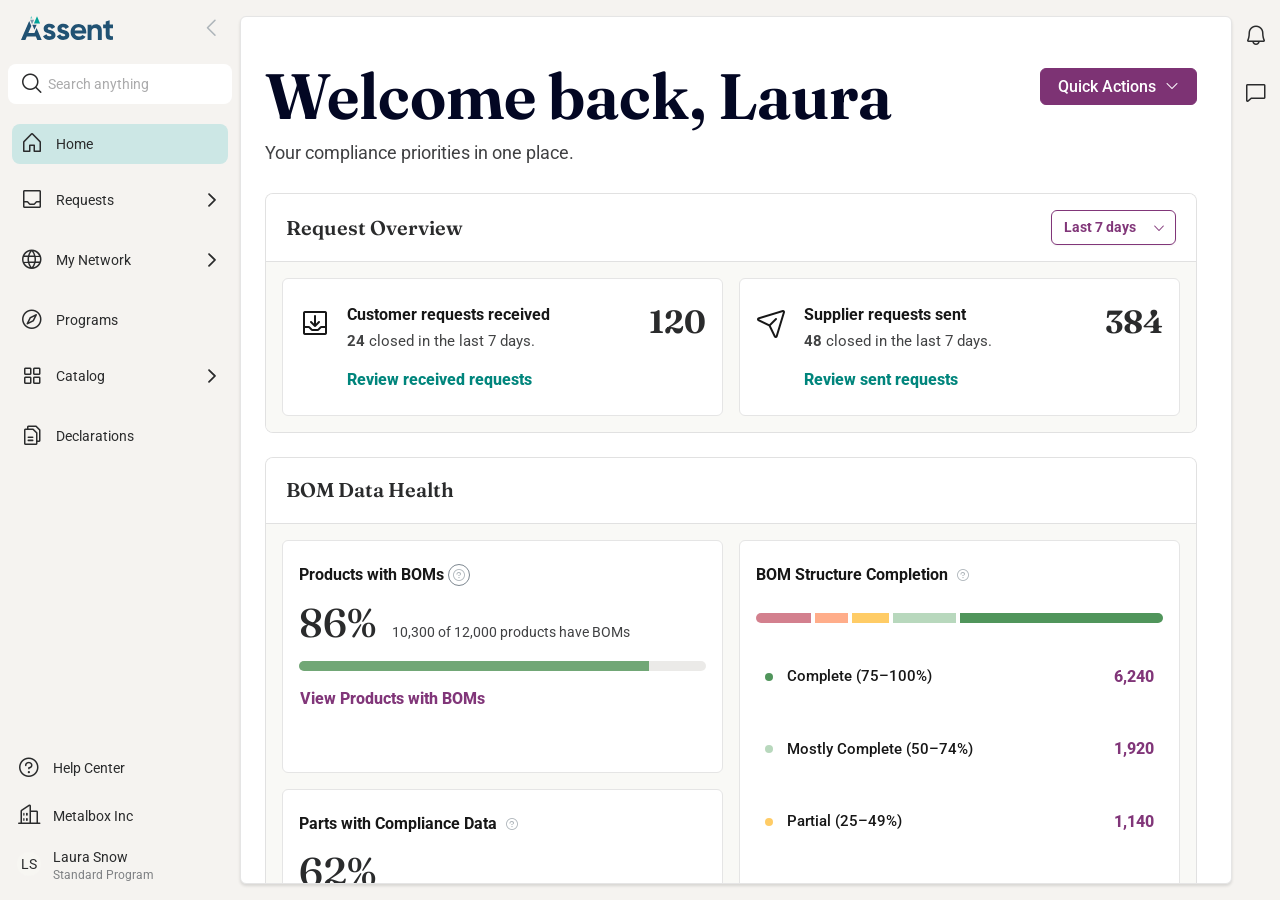
==== index.html @ ccfe90cf "Publish ASP-17002 FMD preview" ====
<!doctype html>
<html lang="en" data-beasties-container>
  <head>
    <meta charset="UTF-8">
    <meta name="viewport" content="width=device-width, initial-scale=1.0">
    <title>Assent</title>
    <link rel="icon" type="image/svg+xml" href="/assets/favicon.svg">
  <style>:root{--font-sans:Roboto, Inter, ui-sans-serif, system-ui, -apple-system, BlinkMacSystemFont, "Segoe UI", sans-serif;--font-display:"Fraunces", Georgia, "Times New Roman", serif;--assent-app-background:#f5f3f0;--assent-base-100:#ffffff;--assent-base-200:#f7f6f2;--mds-earth:#f7f6f2;--assent-base-300:#e8e9ea;--neutral-900:#171717;--assent-content:#2a2b2c;--assent-text-strong:#030723;--assent-muted:#7e8083;--assent-primary:#813679;--assent-primary-content:#ffffff;--assent-secondary:#215273;--assent-accent:#00857c;--assent-nav-active:#cce7e5;--assent-canvas-border:#e5e5e5;--assent-info:#0aa4c2;--assent-success:#50955b;--assent-warning:#ffaa00;--assent-error:#b52b42;--assent-font-size-body:.9375rem;--assent-font-size-meta:.8125rem;--assent-text-default:var(--assent-content);--assent-text-secondary:var(--assent-font-size-meta);--assent-link-color:var(--assent-primary);--assent-link-hover-color:var(--assent-primary);--assent-tab-border-color:var(--assent-canvas-border);--assent-tab-border-offset:-2px;--assent-tab-border-width:2px;--assent-tab-font-weight:500;--assent-tab-text:#737373;--assent-subtle-info-surface:color-mix(in oklab, var(--assent-info) 14%, var(--assent-base-100));--assent-subtle-info-text:var(--assent-content);--assent-icon-surface-neutral:color-mix(in oklab, var(--assent-base-300) 70%, var(--assent-base-100));--assent-icon-surface-assembly:var(--assent-base-200);--assent-icon-color-neutral:var(--assent-content);--assent-icon-color-assembly:var(--assent-content);--catalog-item-type-icon-surface:var(--mds-earth);--catalog-item-type-icon-color:var(--assent-accent);--catalog-table-item-type-icon-size:36px;--catalog-table-item-type-icon-glyph-size:1.2rem;--catalog-drawer-item-type-icon-size:1.8rem;--catalog-drawer-item-type-icon-glyph-size:1.2rem;--catalog-page-item-type-icon-size:2.75rem;--catalog-page-item-type-icon-glyph-size:1.55rem;--catalog-detail-drawer-width:33.75rem;--catalog-ag-grid-min-height:34rem;--catalog-items-table-min-width:78rem;--home-dashboard-panel-padding:1rem;--home-dashboard-card-padding:1.5rem 1rem;--home-dashboard-card-gap:1rem;--home-dashboard-card-min-height:8.5rem;--home-dashboard-progress-height:.625rem;--home-coverage-range-complete:#50955b;--home-coverage-range-mostly:#b8d8bd;--home-coverage-range-partial:#ffcc66;--home-coverage-range-minimal:#ffad8a;--home-coverage-range-empty:#d3808e;--assent-radius:8px;--assent-field-radius:6px;--assent-card-shadow:0 1px 2px rgba(29, 37, 45, .05);--assent-card-shadow-hover:0 2px 6px color-mix(in oklab, var(--assent-content) 7%, transparent);--assent-shadow:0 18px 48px rgba(29, 37, 45, .12);--assent-border:color-mix(in oklab, var(--assent-content) 14%, transparent);--assent-scrollbar-track:color-mix(in oklab, var(--assent-base-200) 72%, transparent);--assent-scrollbar-thumb:color-mix(in oklab, var(--assent-secondary) 44%, var(--assent-base-300));--assent-scrollbar-thumb-hover:color-mix(in oklab, var(--assent-accent) 62%, var(--assent-secondary));--assent-scrollbar-thumb-active:var(--assent-primary);--motion-instant:80ms;--motion-fast:.12s;--motion-base:.18s;--motion-calm:.26s;--motion-overlay:.32s;--ease-out-calm:cubic-bezier(.2, 0, 0, 1);--ease-in-out-calm:cubic-bezier(.4, 0, .2, 1);--app-sidebar-width:240px;--app-sidebar-collapsed-width:56px;--app-context-width:360px;--app-utility-rail-width:48px;--app-z-wizard-modal:1200}*{box-sizing:border-box}html,body{height:100%;overflow:hidden}html{scroll-behavior:smooth}body{margin:0;background:var(--assent-app-background);color:var(--assent-content);font-family:var(--font-sans);font-size:16px;line-height:1.5;min-width:0;overscroll-behavior:none}app-root{display:block;height:100%;min-width:0;overflow:hidden}*{scrollbar-color:var(--assent-scrollbar-thumb) var(--assent-scrollbar-track);scrollbar-width:thin}*::-webkit-scrollbar{height:12px;width:12px}*::-webkit-scrollbar-track{background:linear-gradient(var(--assent-scrollbar-track),var(--assent-scrollbar-track)) center / 2px 100% no-repeat}*::-webkit-scrollbar-track:horizontal{background:linear-gradient(var(--assent-scrollbar-track),var(--assent-scrollbar-track)) center / 100% 2px no-repeat}*::-webkit-scrollbar-thumb{background:var(--assent-scrollbar-thumb);background-clip:content-box;border:3px solid transparent;border-radius:999px;min-height:48px;min-width:48px}*::-webkit-scrollbar-thumb:hover{background:var(--assent-scrollbar-thumb-hover);background-clip:content-box}*::-webkit-scrollbar-thumb:active{background:var(--assent-scrollbar-thumb-active);background-clip:content-box}*::-webkit-scrollbar-corner{background:transparent}@media(forced-colors:active){*{scrollbar-color:auto}}@media(prefers-reduced-motion:reduce){*,*:before,*:after{animation-duration:1ms!important;animation-iteration-count:1!important;scroll-behavior:auto!important;transition-duration:1ms!important}}@media(max-width:720px){:root{--app-sidebar-collapsed-width:0px}}</style><link rel="stylesheet" href="styles-GDNDAQT3.css" media="print" onload="this.media='all'"><noscript><link rel="stylesheet" href="styles-GDNDAQT3.css"></noscript><link rel="preload" href="https://fonts.googleapis.com/css2?family=Fraunces:ital,opsz,wght@0,9..144,400..600;1,9..144,500..600&family=Roboto:wght@400;500;700&display=swap" as="style"></head>
  <body>
    <app-root></app-root>
  <link rel="modulepreload" href="chunk-HOEHTMM6.js"><link rel="modulepreload" href="chunk-HOJS6BUB.js"><link rel="modulepreload" href="chunk-344OAHYU.js"><link rel="modulepreload" href="chunk-TONMB3AN.js"><link rel="modulepreload" href="chunk-3QWETDIO.js"><link rel="modulepreload" href="chunk-RSE7U6OT.js"><link rel="modulepreload" href="chunk-VOJYZRV2.js"><link rel="modulepreload" href="chunk-2REPIO6N.js"><link rel="modulepreload" href="chunk-MNCIN6UP.js"><link rel="modulepreload" href="chunk-UYSWLBQD.js"><script src="polyfills-5CFQRCPP.js" type="module"></script><script src="main-H7AUIHNP.js" type="module"></script></body>
</html>
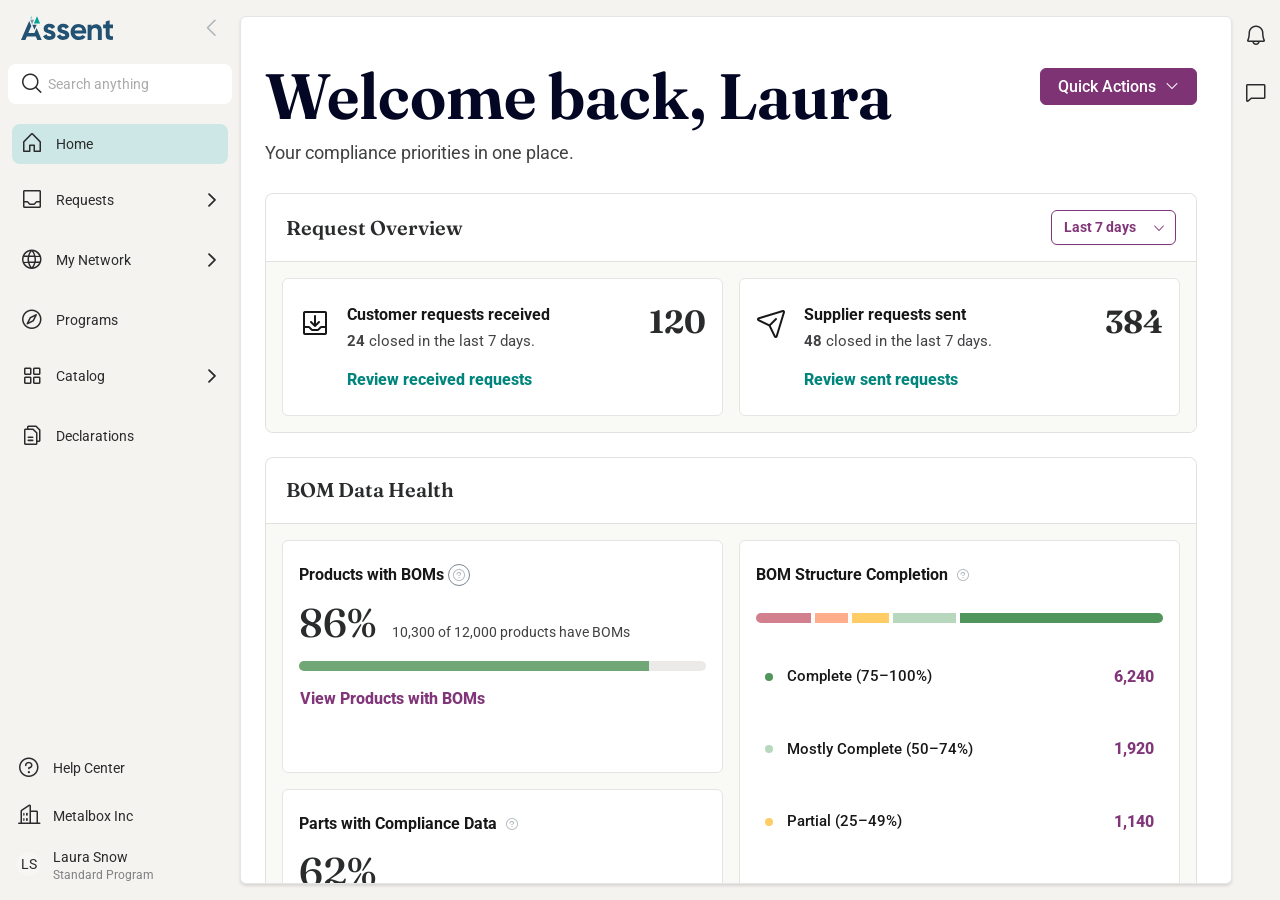
==== commit 2bb93850: "Enhance FMD action dialogs" ====
--- a/index.html
+++ b/index.html
@@ -8,5 +8,5 @@
   <style>:root{--font-sans:Roboto, Inter, ui-sans-serif, system-ui, -apple-system, BlinkMacSystemFont, "Segoe UI", sans-serif;--font-display:"Fraunces", Georgia, "Times New Roman", serif;--assent-app-background:#f5f3f0;--assent-base-100:#ffffff;--assent-base-200:#f7f6f2;--mds-earth:#f7f6f2;--assent-base-300:#e8e9ea;--neutral-900:#171717;--assent-content:#2a2b2c;--assent-text-strong:#030723;--assent-muted:#7e8083;--assent-primary:#813679;--assent-primary-content:#ffffff;--assent-secondary:#215273;--assent-accent:#00857c;--assent-nav-active:#cce7e5;--assent-canvas-border:#e5e5e5;--assent-info:#0aa4c2;--assent-success:#50955b;--assent-warning:#ffaa00;--assent-error:#b52b42;--assent-font-size-body:.9375rem;--assent-font-size-meta:.8125rem;--assent-text-default:var(--assent-content);--assent-text-secondary:var(--assent-font-size-meta);--assent-link-color:var(--assent-primary);--assent-link-hover-color:var(--assent-primary);--assent-tab-border-color:var(--assent-canvas-border);--assent-tab-border-offset:-2px;--assent-tab-border-width:2px;--assent-tab-font-weight:500;--assent-tab-text:#737373;--assent-subtle-info-surface:color-mix(in oklab, var(--assent-info) 14%, var(--assent-base-100));--assent-subtle-info-text:var(--assent-content);--assent-icon-surface-neutral:color-mix(in oklab, var(--assent-base-300) 70%, var(--assent-base-100));--assent-icon-surface-assembly:var(--assent-base-200);--assent-icon-color-neutral:var(--assent-content);--assent-icon-color-assembly:var(--assent-content);--catalog-item-type-icon-surface:var(--mds-earth);--catalog-item-type-icon-color:var(--assent-accent);--catalog-table-item-type-icon-size:36px;--catalog-table-item-type-icon-glyph-size:1.2rem;--catalog-drawer-item-type-icon-size:1.8rem;--catalog-drawer-item-type-icon-glyph-size:1.2rem;--catalog-page-item-type-icon-size:2.75rem;--catalog-page-item-type-icon-glyph-size:1.55rem;--catalog-detail-drawer-width:33.75rem;--catalog-ag-grid-min-height:34rem;--catalog-items-table-min-width:78rem;--home-dashboard-panel-padding:1rem;--home-dashboard-card-padding:1.5rem 1rem;--home-dashboard-card-gap:1rem;--home-dashboard-card-min-height:8.5rem;--home-dashboard-progress-height:.625rem;--home-coverage-range-complete:#50955b;--home-coverage-range-mostly:#b8d8bd;--home-coverage-range-partial:#ffcc66;--home-coverage-range-minimal:#ffad8a;--home-coverage-range-empty:#d3808e;--assent-radius:8px;--assent-field-radius:6px;--assent-card-shadow:0 1px 2px rgba(29, 37, 45, .05);--assent-card-shadow-hover:0 2px 6px color-mix(in oklab, var(--assent-content) 7%, transparent);--assent-shadow:0 18px 48px rgba(29, 37, 45, .12);--assent-border:color-mix(in oklab, var(--assent-content) 14%, transparent);--assent-scrollbar-track:color-mix(in oklab, var(--assent-base-200) 72%, transparent);--assent-scrollbar-thumb:color-mix(in oklab, var(--assent-secondary) 44%, var(--assent-base-300));--assent-scrollbar-thumb-hover:color-mix(in oklab, var(--assent-accent) 62%, var(--assent-secondary));--assent-scrollbar-thumb-active:var(--assent-primary);--motion-instant:80ms;--motion-fast:.12s;--motion-base:.18s;--motion-calm:.26s;--motion-overlay:.32s;--ease-out-calm:cubic-bezier(.2, 0, 0, 1);--ease-in-out-calm:cubic-bezier(.4, 0, .2, 1);--app-sidebar-width:240px;--app-sidebar-collapsed-width:56px;--app-context-width:360px;--app-utility-rail-width:48px;--app-z-wizard-modal:1200}*{box-sizing:border-box}html,body{height:100%;overflow:hidden}html{scroll-behavior:smooth}body{margin:0;background:var(--assent-app-background);color:var(--assent-content);font-family:var(--font-sans);font-size:16px;line-height:1.5;min-width:0;overscroll-behavior:none}app-root{display:block;height:100%;min-width:0;overflow:hidden}*{scrollbar-color:var(--assent-scrollbar-thumb) var(--assent-scrollbar-track);scrollbar-width:thin}*::-webkit-scrollbar{height:12px;width:12px}*::-webkit-scrollbar-track{background:linear-gradient(var(--assent-scrollbar-track),var(--assent-scrollbar-track)) center / 2px 100% no-repeat}*::-webkit-scrollbar-track:horizontal{background:linear-gradient(var(--assent-scrollbar-track),var(--assent-scrollbar-track)) center / 100% 2px no-repeat}*::-webkit-scrollbar-thumb{background:var(--assent-scrollbar-thumb);background-clip:content-box;border:3px solid transparent;border-radius:999px;min-height:48px;min-width:48px}*::-webkit-scrollbar-thumb:hover{background:var(--assent-scrollbar-thumb-hover);background-clip:content-box}*::-webkit-scrollbar-thumb:active{background:var(--assent-scrollbar-thumb-active);background-clip:content-box}*::-webkit-scrollbar-corner{background:transparent}@media(forced-colors:active){*{scrollbar-color:auto}}@media(prefers-reduced-motion:reduce){*,*:before,*:after{animation-duration:1ms!important;animation-iteration-count:1!important;scroll-behavior:auto!important;transition-duration:1ms!important}}@media(max-width:720px){:root{--app-sidebar-collapsed-width:0px}}</style><link rel="stylesheet" href="styles-GDNDAQT3.css" media="print" onload="this.media='all'"><noscript><link rel="stylesheet" href="styles-GDNDAQT3.css"></noscript><link rel="preload" href="https://fonts.googleapis.com/css2?family=Fraunces:ital,opsz,wght@0,9..144,400..600;1,9..144,500..600&family=Roboto:wght@400;500;700&display=swap" as="style"></head>
   <body>
     <app-root></app-root>
-  <link rel="modulepreload" href="chunk-HOEHTMM6.js"><link rel="modulepreload" href="chunk-HOJS6BUB.js"><link rel="modulepreload" href="chunk-344OAHYU.js"><link rel="modulepreload" href="chunk-TONMB3AN.js"><link rel="modulepreload" href="chunk-3QWETDIO.js"><link rel="modulepreload" href="chunk-RSE7U6OT.js"><link rel="modulepreload" href="chunk-VOJYZRV2.js"><link rel="modulepreload" href="chunk-2REPIO6N.js"><link rel="modulepreload" href="chunk-MNCIN6UP.js"><link rel="modulepreload" href="chunk-UYSWLBQD.js"><script src="polyfills-5CFQRCPP.js" type="module"></script><script src="main-H7AUIHNP.js" type="module"></script></body>
+  <link rel="modulepreload" href="chunk-HOEHTMM6.js"><link rel="modulepreload" href="chunk-HOJS6BUB.js"><link rel="modulepreload" href="chunk-344OAHYU.js"><link rel="modulepreload" href="chunk-TONMB3AN.js"><link rel="modulepreload" href="chunk-3QWETDIO.js"><link rel="modulepreload" href="chunk-RSE7U6OT.js"><link rel="modulepreload" href="chunk-VOJYZRV2.js"><link rel="modulepreload" href="chunk-2REPIO6N.js"><link rel="modulepreload" href="chunk-MNCIN6UP.js"><link rel="modulepreload" href="chunk-UYSWLBQD.js"><script src="polyfills-5CFQRCPP.js" type="module"></script><script src="main-G7LZFVW4.js" type="module"></script></body>
 </html>
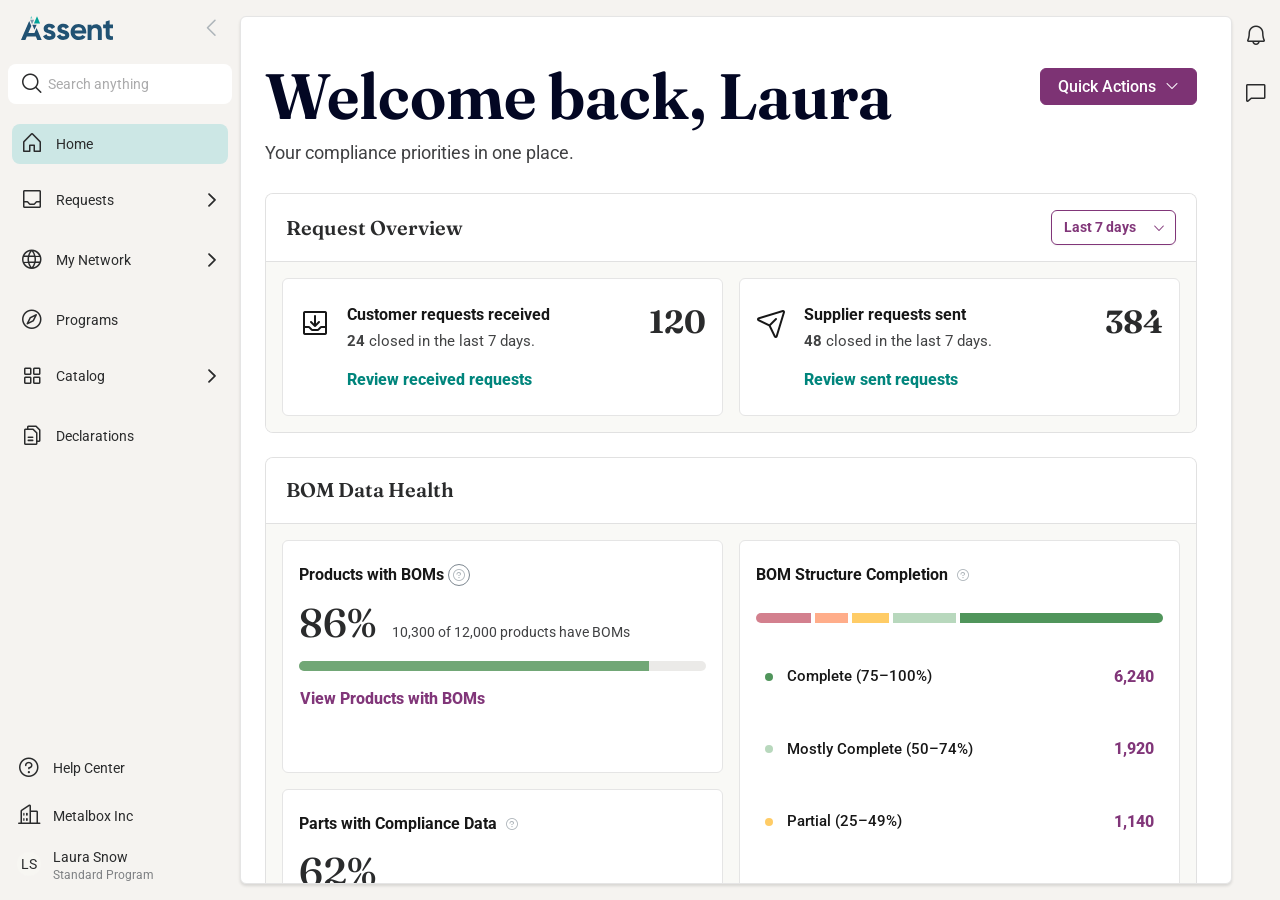
==== commit 58c31b25: "Deploy FMD details page preview" ====
--- a/index.html
+++ b/index.html
@@ -5,8 +5,8 @@
     <meta name="viewport" content="width=device-width, initial-scale=1.0">
     <title>Assent</title>
     <link rel="icon" type="image/svg+xml" href="/assets/favicon.svg">
-  <style>:root{--font-sans:Roboto, Inter, ui-sans-serif, system-ui, -apple-system, BlinkMacSystemFont, "Segoe UI", sans-serif;--font-display:"Fraunces", Georgia, "Times New Roman", serif;--assent-app-background:#f5f3f0;--assent-base-100:#ffffff;--assent-base-200:#f7f6f2;--mds-earth:#f7f6f2;--assent-base-300:#e8e9ea;--neutral-900:#171717;--assent-content:#2a2b2c;--assent-text-strong:#030723;--assent-muted:#7e8083;--assent-primary:#813679;--assent-primary-content:#ffffff;--assent-secondary:#215273;--assent-accent:#00857c;--assent-nav-active:#cce7e5;--assent-canvas-border:#e5e5e5;--assent-info:#0aa4c2;--assent-success:#50955b;--assent-warning:#ffaa00;--assent-error:#b52b42;--assent-font-size-body:.9375rem;--assent-font-size-meta:.8125rem;--assent-text-default:var(--assent-content);--assent-text-secondary:var(--assent-font-size-meta);--assent-link-color:var(--assent-primary);--assent-link-hover-color:var(--assent-primary);--assent-tab-border-color:var(--assent-canvas-border);--assent-tab-border-offset:-2px;--assent-tab-border-width:2px;--assent-tab-font-weight:500;--assent-tab-text:#737373;--assent-subtle-info-surface:color-mix(in oklab, var(--assent-info) 14%, var(--assent-base-100));--assent-subtle-info-text:var(--assent-content);--assent-icon-surface-neutral:color-mix(in oklab, var(--assent-base-300) 70%, var(--assent-base-100));--assent-icon-surface-assembly:var(--assent-base-200);--assent-icon-color-neutral:var(--assent-content);--assent-icon-color-assembly:var(--assent-content);--catalog-item-type-icon-surface:var(--mds-earth);--catalog-item-type-icon-color:var(--assent-accent);--catalog-table-item-type-icon-size:36px;--catalog-table-item-type-icon-glyph-size:1.2rem;--catalog-drawer-item-type-icon-size:1.8rem;--catalog-drawer-item-type-icon-glyph-size:1.2rem;--catalog-page-item-type-icon-size:2.75rem;--catalog-page-item-type-icon-glyph-size:1.55rem;--catalog-detail-drawer-width:33.75rem;--catalog-ag-grid-min-height:34rem;--catalog-items-table-min-width:78rem;--home-dashboard-panel-padding:1rem;--home-dashboard-card-padding:1.5rem 1rem;--home-dashboard-card-gap:1rem;--home-dashboard-card-min-height:8.5rem;--home-dashboard-progress-height:.625rem;--home-coverage-range-complete:#50955b;--home-coverage-range-mostly:#b8d8bd;--home-coverage-range-partial:#ffcc66;--home-coverage-range-minimal:#ffad8a;--home-coverage-range-empty:#d3808e;--assent-radius:8px;--assent-field-radius:6px;--assent-card-shadow:0 1px 2px rgba(29, 37, 45, .05);--assent-card-shadow-hover:0 2px 6px color-mix(in oklab, var(--assent-content) 7%, transparent);--assent-shadow:0 18px 48px rgba(29, 37, 45, .12);--assent-border:color-mix(in oklab, var(--assent-content) 14%, transparent);--assent-scrollbar-track:color-mix(in oklab, var(--assent-base-200) 72%, transparent);--assent-scrollbar-thumb:color-mix(in oklab, var(--assent-secondary) 44%, var(--assent-base-300));--assent-scrollbar-thumb-hover:color-mix(in oklab, var(--assent-accent) 62%, var(--assent-secondary));--assent-scrollbar-thumb-active:var(--assent-primary);--motion-instant:80ms;--motion-fast:.12s;--motion-base:.18s;--motion-calm:.26s;--motion-overlay:.32s;--ease-out-calm:cubic-bezier(.2, 0, 0, 1);--ease-in-out-calm:cubic-bezier(.4, 0, .2, 1);--app-sidebar-width:240px;--app-sidebar-collapsed-width:56px;--app-context-width:360px;--app-utility-rail-width:48px;--app-z-wizard-modal:1200}*{box-sizing:border-box}html,body{height:100%;overflow:hidden}html{scroll-behavior:smooth}body{margin:0;background:var(--assent-app-background);color:var(--assent-content);font-family:var(--font-sans);font-size:16px;line-height:1.5;min-width:0;overscroll-behavior:none}app-root{display:block;height:100%;min-width:0;overflow:hidden}*{scrollbar-color:var(--assent-scrollbar-thumb) var(--assent-scrollbar-track);scrollbar-width:thin}*::-webkit-scrollbar{height:12px;width:12px}*::-webkit-scrollbar-track{background:linear-gradient(var(--assent-scrollbar-track),var(--assent-scrollbar-track)) center / 2px 100% no-repeat}*::-webkit-scrollbar-track:horizontal{background:linear-gradient(var(--assent-scrollbar-track),var(--assent-scrollbar-track)) center / 100% 2px no-repeat}*::-webkit-scrollbar-thumb{background:var(--assent-scrollbar-thumb);background-clip:content-box;border:3px solid transparent;border-radius:999px;min-height:48px;min-width:48px}*::-webkit-scrollbar-thumb:hover{background:var(--assent-scrollbar-thumb-hover);background-clip:content-box}*::-webkit-scrollbar-thumb:active{background:var(--assent-scrollbar-thumb-active);background-clip:content-box}*::-webkit-scrollbar-corner{background:transparent}@media(forced-colors:active){*{scrollbar-color:auto}}@media(prefers-reduced-motion:reduce){*,*:before,*:after{animation-duration:1ms!important;animation-iteration-count:1!important;scroll-behavior:auto!important;transition-duration:1ms!important}}@media(max-width:720px){:root{--app-sidebar-collapsed-width:0px}}</style><link rel="stylesheet" href="styles-GDNDAQT3.css" media="print" onload="this.media='all'"><noscript><link rel="stylesheet" href="styles-GDNDAQT3.css"></noscript><link rel="preload" href="https://fonts.googleapis.com/css2?family=Fraunces:ital,opsz,wght@0,9..144,400..600;1,9..144,500..600&family=Roboto:wght@400;500;700&display=swap" as="style"></head>
+  <style>:root{--font-sans:Roboto, Inter, ui-sans-serif, system-ui, -apple-system, BlinkMacSystemFont, "Segoe UI", sans-serif;--font-display:"Fraunces", Georgia, "Times New Roman", serif;--assent-app-background:#f5f3f0;--assent-base-100:#ffffff;--assent-base-200:#f7f6f2;--mds-earth:#f7f6f2;--assent-base-300:#e8e9ea;--neutral-900:#171717;--assent-content:#2a2b2c;--assent-text-strong:#030723;--assent-muted:#7e8083;--assent-primary:#813679;--assent-primary-content:#ffffff;--assent-secondary:#215273;--assent-accent:#00857c;--assent-nav-active:#cce7e5;--assent-canvas-border:#e5e5e5;--assent-info:#0aa4c2;--assent-success:#50955b;--assent-warning:#ffaa00;--assent-error:#b52b42;--assent-font-size-body:.9375rem;--assent-font-size-meta:.8125rem;--assent-text-default:var(--assent-content);--assent-text-secondary:var(--assent-font-size-meta);--assent-link-color:var(--assent-primary);--assent-link-hover-color:var(--assent-primary);--assent-tab-border-color:var(--assent-canvas-border);--assent-tab-border-offset:-2px;--assent-tab-border-width:2px;--assent-tab-font-weight:500;--assent-tab-text:#737373;--assent-subtle-info-surface:color-mix(in oklab, var(--assent-info) 14%, var(--assent-base-100));--assent-subtle-info-text:var(--assent-content);--assent-icon-surface-neutral:color-mix(in oklab, var(--assent-base-300) 70%, var(--assent-base-100));--assent-icon-surface-assembly:var(--assent-base-200);--assent-icon-color-neutral:var(--assent-content);--assent-icon-color-assembly:var(--assent-content);--catalog-item-type-icon-surface:var(--mds-earth);--catalog-item-type-icon-color:var(--assent-accent);--catalog-table-item-type-icon-size:36px;--catalog-table-item-type-icon-glyph-size:1.2rem;--catalog-drawer-item-type-icon-size:1.8rem;--catalog-drawer-item-type-icon-glyph-size:1.2rem;--catalog-page-item-type-icon-size:2.75rem;--catalog-page-item-type-icon-glyph-size:1.55rem;--catalog-detail-drawer-width:33.75rem;--catalog-ag-grid-min-height:34rem;--catalog-items-table-min-width:78rem;--home-dashboard-panel-padding:1rem;--home-dashboard-card-padding:1.5rem 1rem;--home-dashboard-card-gap:1rem;--home-dashboard-card-min-height:8.5rem;--home-dashboard-progress-height:.625rem;--home-coverage-range-complete:#50955b;--home-coverage-range-mostly:#b8d8bd;--home-coverage-range-partial:#ffcc66;--home-coverage-range-minimal:#ffad8a;--home-coverage-range-empty:#d3808e;--assent-radius:8px;--assent-field-radius:6px;--assent-card-shadow:0 1px 2px rgba(29, 37, 45, .05);--assent-card-shadow-hover:0 2px 6px color-mix(in oklab, var(--assent-content) 7%, transparent);--assent-shadow:0 18px 48px rgba(29, 37, 45, .12);--assent-border:color-mix(in oklab, var(--assent-content) 14%, transparent);--assent-scrollbar-track:color-mix(in oklab, var(--assent-base-200) 72%, transparent);--assent-scrollbar-thumb:color-mix(in oklab, var(--assent-secondary) 44%, var(--assent-base-300));--assent-scrollbar-thumb-hover:color-mix(in oklab, var(--assent-accent) 62%, var(--assent-secondary));--assent-scrollbar-thumb-active:var(--assent-primary);--motion-instant:80ms;--motion-fast:.12s;--motion-base:.18s;--motion-calm:.26s;--motion-overlay:.32s;--ease-out-calm:cubic-bezier(.2, 0, 0, 1);--ease-in-out-calm:cubic-bezier(.4, 0, .2, 1);--app-sidebar-width:240px;--app-sidebar-collapsed-width:56px;--app-context-width:360px;--app-utility-rail-width:48px;--app-z-wizard-modal:1200}*{box-sizing:border-box}html,body{height:100%;overflow:hidden}html{scroll-behavior:smooth}body{margin:0;background:var(--assent-app-background);color:var(--assent-content);font-family:var(--font-sans);font-size:16px;line-height:1.5;min-width:0;overscroll-behavior:none}app-root{display:block;height:100%;min-width:0;overflow:hidden}*{scrollbar-color:var(--assent-scrollbar-thumb) var(--assent-scrollbar-track);scrollbar-width:thin}*::-webkit-scrollbar{height:12px;width:12px}*::-webkit-scrollbar-track{background:linear-gradient(var(--assent-scrollbar-track),var(--assent-scrollbar-track)) center / 2px 100% no-repeat}*::-webkit-scrollbar-track:horizontal{background:linear-gradient(var(--assent-scrollbar-track),var(--assent-scrollbar-track)) center / 100% 2px no-repeat}*::-webkit-scrollbar-thumb{background:var(--assent-scrollbar-thumb);background-clip:content-box;border:3px solid transparent;border-radius:999px;min-height:48px;min-width:48px}*::-webkit-scrollbar-thumb:hover{background:var(--assent-scrollbar-thumb-hover);background-clip:content-box}*::-webkit-scrollbar-thumb:active{background:var(--assent-scrollbar-thumb-active);background-clip:content-box}*::-webkit-scrollbar-corner{background:transparent}@media(forced-colors:active){*{scrollbar-color:auto}}@media(prefers-reduced-motion:reduce){*,*:before,*:after{animation-duration:1ms!important;animation-iteration-count:1!important;scroll-behavior:auto!important;transition-duration:1ms!important}}@media(max-width:720px){:root{--app-sidebar-collapsed-width:0px}}</style><link rel="stylesheet" href="styles-D7GZOMZX.css" media="print" onload="this.media='all'"><noscript><link rel="stylesheet" href="styles-D7GZOMZX.css"></noscript><link rel="preload" href="https://fonts.googleapis.com/css2?family=Fraunces:ital,opsz,wght@0,9..144,400..600;1,9..144,500..600&family=Roboto:wght@400;500;700&display=swap" as="style"></head>
   <body>
     <app-root></app-root>
-  <link rel="modulepreload" href="chunk-HOEHTMM6.js"><link rel="modulepreload" href="chunk-HOJS6BUB.js"><link rel="modulepreload" href="chunk-344OAHYU.js"><link rel="modulepreload" href="chunk-TONMB3AN.js"><link rel="modulepreload" href="chunk-3QWETDIO.js"><link rel="modulepreload" href="chunk-RSE7U6OT.js"><link rel="modulepreload" href="chunk-VOJYZRV2.js"><link rel="modulepreload" href="chunk-2REPIO6N.js"><link rel="modulepreload" href="chunk-MNCIN6UP.js"><link rel="modulepreload" href="chunk-UYSWLBQD.js"><script src="polyfills-5CFQRCPP.js" type="module"></script><script src="main-G7LZFVW4.js" type="module"></script></body>
+  <link rel="modulepreload" href="chunk-HOEHTMM6.js"><link rel="modulepreload" href="chunk-HOJS6BUB.js"><link rel="modulepreload" href="chunk-344OAHYU.js"><link rel="modulepreload" href="chunk-TONMB3AN.js"><link rel="modulepreload" href="chunk-3QWETDIO.js"><link rel="modulepreload" href="chunk-RSE7U6OT.js"><link rel="modulepreload" href="chunk-VOJYZRV2.js"><link rel="modulepreload" href="chunk-2REPIO6N.js"><link rel="modulepreload" href="chunk-MNCIN6UP.js"><link rel="modulepreload" href="chunk-UYSWLBQD.js"><script src="polyfills-5CFQRCPP.js" type="module"></script><script src="main-KKPYRMIX.js" type="module"></script></body>
 </html>
--- a/styles-D7GZOMZX.css
+++ b/styles-D7GZOMZX.css
@@ -0,0 +1 @@
+@import"https://fonts.googleapis.com/css2?family=Fraunces:ital,opsz,wght@0,9..144,400..600;1,9..144,500..600&family=Roboto:wght@400;500;700&display=swap";@font-face{font-family:Phosphor;src:url("./media/Phosphor-FILTTWNO.woff2") format("woff2"),url("./media/Phosphor-KLBJTFWE.woff") format("woff"),url("./media/Phosphor-2TTV6TYS.ttf") format("truetype"),url("./media/Phosphor-Y4JO5C3F.svg#Phosphor") format("svg");font-weight:400;font-style:normal;font-display:block}.ph{font-family:Phosphor!important;speak:never;font-style:normal;font-weight:400;font-variant:normal;text-transform:none;line-height:1;letter-spacing:0;-webkit-font-feature-settings:"liga";-moz-font-feature-settings:"liga=1";-moz-font-feature-settings:"liga";-ms-font-feature-settings:"liga" 1;font-feature-settings:"liga";-webkit-font-variant-ligatures:discretionary-ligatures;font-variant-ligatures:discretionary-ligatures;-webkit-font-smoothing:antialiased;-moz-osx-font-smoothing:grayscale}.ph.ph-acorn:before{content:"\eb9a"}.ph.ph-address-book:before{content:"\e6f8"}.ph.ph-address-book-tabs:before{content:"\ee4e"}.ph.ph-air-traffic-control:before{content:"\ecd8"}.ph.ph-airplane:before{content:"\e002"}.ph.ph-airplane-in-flight:before{content:"\e4fe"}.ph.ph-airplane-landing:before{content:"\e502"}.ph.ph-airplane-takeoff:before{content:"\e504"}.ph.ph-airplane-taxiing:before{content:"\e500"}.ph.ph-airplane-tilt:before{content:"\e5d6"}.ph.ph-airplay:before{content:"\e004"}.ph.ph-alarm:before{content:"\e006"}.ph.ph-alien:before{content:"\e8a6"}.ph.ph-align-bottom:before{content:"\e506"}.ph.ph-align-bottom-simple:before{content:"\eb0c"}.ph.ph-align-center-horizontal:before{content:"\e50a"}.ph.ph-align-center-horizontal-simple:before{content:"\eb0e"}.ph.ph-align-center-vertical:before{content:"\e50c"}.ph.ph-align-center-vertical-simple:before{content:"\eb10"}.ph.ph-align-left:before{content:"\e50e"}.ph.ph-align-left-simple:before{content:"\eaee"}.ph.ph-align-right:before{content:"\e510"}.ph.ph-align-right-simple:before{content:"\eb12"}.ph.ph-align-top:before{content:"\e512"}.ph.ph-align-top-simple:before{content:"\eb14"}.ph.ph-amazon-logo:before{content:"\e96c"}.ph.ph-ambulance:before{content:"\e572"}.ph.ph-anchor:before{content:"\e514"}.ph.ph-anchor-simple:before{content:"\e5d8"}.ph.ph-android-logo:before{content:"\e008"}.ph.ph-angle:before{content:"\e7bc"}.ph.ph-angular-logo:before{content:"\eb80"}.ph.ph-aperture:before{content:"\e00a"}.ph.ph-app-store-logo:before{content:"\e974"}.ph.ph-app-window:before{content:"\e5da"}.ph.ph-apple-logo:before{content:"\e516"}.ph.ph-apple-podcasts-logo:before{content:"\eb96"}.ph.ph-approximate-equals:before{content:"\edaa"}.ph.ph-archive:before{content:"\e00c"}.ph.ph-armchair:before{content:"\e012"}.ph.ph-arrow-arc-left:before{content:"\e014"}.ph.ph-arrow-arc-right:before{content:"\e016"}.ph.ph-arrow-bend-double-up-left:before{content:"\e03a"}.ph.ph-arrow-bend-double-up-right:before{content:"\e03c"}.ph.ph-arrow-bend-down-left:before{content:"\e018"}.ph.ph-arrow-bend-down-right:before{content:"\e01a"}.ph.ph-arrow-bend-left-down:before{content:"\e01c"}.ph.ph-arrow-bend-left-up:before{content:"\e01e"}.ph.ph-arrow-bend-right-down:before{content:"\e020"}.ph.ph-arrow-bend-right-up:before{content:"\e022"}.ph.ph-arrow-bend-up-left:before{content:"\e024"}.ph.ph-arrow-bend-up-right:before{content:"\e026"}.ph.ph-arrow-circle-down:before{content:"\e028"}.ph.ph-arrow-circle-down-left:before{content:"\e02a"}.ph.ph-arrow-circle-down-right:before{content:"\e02c"}.ph.ph-arrow-circle-left:before{content:"\e05a"}.ph.ph-arrow-circle-right:before{content:"\e02e"}.ph.ph-arrow-circle-up:before{content:"\e030"}.ph.ph-arrow-circle-up-left:before{content:"\e032"}.ph.ph-arrow-circle-up-right:before{content:"\e034"}.ph.ph-arrow-clockwise:before{content:"\e036"}.ph.ph-arrow-counter-clockwise:before{content:"\e038"}.ph.ph-arrow-down:before{content:"\e03e"}.ph.ph-arrow-down-left:before{content:"\e040"}.ph.ph-arrow-down-right:before{content:"\e042"}.ph.ph-arrow-elbow-down-left:before{content:"\e044"}.ph.ph-arrow-elbow-down-right:before{content:"\e046"}.ph.ph-arrow-elbow-left:before{content:"\e048"}.ph.ph-arrow-elbow-left-down:before{content:"\e04a"}.ph.ph-arrow-elbow-left-up:before{content:"\e04c"}.ph.ph-arrow-elbow-right:before{content:"\e04e"}.ph.ph-arrow-elbow-right-down:before{content:"\e050"}.ph.ph-arrow-elbow-right-up:before{content:"\e052"}.ph.ph-arrow-elbow-up-left:before{content:"\e054"}.ph.ph-arrow-elbow-up-right:before{content:"\e056"}.ph.ph-arrow-fat-down:before{content:"\e518"}.ph.ph-arrow-fat-left:before{content:"\e51a"}.ph.ph-arrow-fat-line-down:before{content:"\e51c"}.ph.ph-arrow-fat-line-left:before{content:"\e51e"}.ph.ph-arrow-fat-line-right:before{content:"\e520"}.ph.ph-arrow-fat-line-up:before{content:"\e522"}.ph.ph-arrow-fat-lines-down:before{content:"\e524"}.ph.ph-arrow-fat-lines-left:before{content:"\e526"}.ph.ph-arrow-fat-lines-right:before{content:"\e528"}.ph.ph-arrow-fat-lines-up:before{content:"\e52a"}.ph.ph-arrow-fat-right:before{content:"\e52c"}.ph.ph-arrow-fat-up:before{content:"\e52e"}.ph.ph-arrow-left:before{content:"\e058"}.ph.ph-arrow-line-down:before{content:"\e05c"}.ph.ph-arrow-line-down-left:before{content:"\e05e"}.ph.ph-arrow-line-down-right:before{content:"\e060"}.ph.ph-arrow-line-left:before{content:"\e062"}.ph.ph-arrow-line-right:before{content:"\e064"}.ph.ph-arrow-line-up:before{content:"\e066"}.ph.ph-arrow-line-up-left:before{content:"\e068"}.ph.ph-arrow-line-up-right:before{content:"\e06a"}.ph.ph-arrow-right:before{content:"\e06c"}.ph.ph-arrow-square-down:before{content:"\e06e"}.ph.ph-arrow-square-down-left:before{content:"\e070"}.ph.ph-arrow-square-down-right:before{content:"\e072"}.ph.ph-arrow-square-in:before{content:"\e5dc"}.ph.ph-arrow-square-left:before{content:"\e074"}.ph.ph-arrow-square-out:before{content:"\e5de"}.ph.ph-arrow-square-right:before{content:"\e076"}.ph.ph-arrow-square-up:before{content:"\e078"}.ph.ph-arrow-square-up-left:before{content:"\e07a"}.ph.ph-arrow-square-up-right:before{content:"\e07c"}.ph.ph-arrow-u-down-left:before{content:"\e07e"}.ph.ph-arrow-u-down-right:before{content:"\e080"}.ph.ph-arrow-u-left-down:before{content:"\e082"}.ph.ph-arrow-u-left-up:before{content:"\e084"}.ph.ph-arrow-u-right-down:before{content:"\e086"}.ph.ph-arrow-u-right-up:before{content:"\e088"}.ph.ph-arrow-u-up-left:before{content:"\e08a"}.ph.ph-arrow-u-up-right:before{content:"\e08c"}.ph.ph-arrow-up:before{content:"\e08e"}.ph.ph-arrow-up-left:before{content:"\e090"}.ph.ph-arrow-up-right:before{content:"\e092"}.ph.ph-arrows-clockwise:before{content:"\e094"}.ph.ph-arrows-counter-clockwise:before{content:"\e096"}.ph.ph-arrows-down-up:before{content:"\e098"}.ph.ph-arrows-horizontal:before{content:"\eb06"}.ph.ph-arrows-in:before{content:"\e09a"}.ph.ph-arrows-in-cardinal:before{content:"\e09c"}.ph.ph-arrows-in-line-horizontal:before{content:"\e530"}.ph.ph-arrows-in-line-vertical:before{content:"\e532"}.ph.ph-arrows-in-simple:before{content:"\e09e"}.ph.ph-arrows-left-right:before{content:"\e0a0"}.ph.ph-arrows-merge:before{content:"\ed3e"}.ph.ph-arrows-out:before{content:"\e0a2"}.ph.ph-arrows-out-cardinal:before{content:"\e0a4"}.ph.ph-arrows-out-line-horizontal:before{content:"\e534"}.ph.ph-arrows-out-line-vertical:before{content:"\e536"}.ph.ph-arrows-out-simple:before{content:"\e0a6"}.ph.ph-arrows-split:before{content:"\ed3c"}.ph.ph-arrows-vertical:before{content:"\eb04"}.ph.ph-article:before{content:"\e0a8"}.ph.ph-article-medium:before{content:"\e5e0"}.ph.ph-article-ny-times:before{content:"\e5e2"}.ph.ph-asclepius:before{content:"\ee34"}.ph.ph-caduceus:before{content:"\ee34"}.ph.ph-asterisk:before{content:"\e0aa"}.ph.ph-asterisk-simple:before{content:"\e832"}.ph.ph-at:before{content:"\e0ac"}.ph.ph-atom:before{content:"\e5e4"}.ph.ph-avocado:before{content:"\ee04"}.ph.ph-axe:before{content:"\e9fc"}.ph.ph-baby:before{content:"\e774"}.ph.ph-baby-carriage:before{content:"\e818"}.ph.ph-backpack:before{content:"\e922"}.ph.ph-backspace:before{content:"\e0ae"}.ph.ph-bag:before{content:"\e0b0"}.ph.ph-bag-simple:before{content:"\e5e6"}.ph.ph-balloon:before{content:"\e76c"}.ph.ph-bandaids:before{content:"\e0b2"}.ph.ph-bank:before{content:"\e0b4"}.ph.ph-barbell:before{content:"\e0b6"}.ph.ph-barcode:before{content:"\e0b8"}.ph.ph-barn:before{content:"\ec72"}.ph.ph-barricade:before{content:"\e948"}.ph.ph-baseball:before{content:"\e71a"}.ph.ph-baseball-cap:before{content:"\ea28"}.ph.ph-baseball-helmet:before{content:"\ee4a"}.ph.ph-basket:before{content:"\e964"}.ph.ph-basketball:before{content:"\e724"}.ph.ph-bathtub:before{content:"\e81e"}.ph.ph-battery-charging:before{content:"\e0ba"}.ph.ph-battery-charging-vertical:before{content:"\e0bc"}.ph.ph-battery-empty:before{content:"\e0be"}.ph.ph-battery-full:before{content:"\e0c0"}.ph.ph-battery-high:before{content:"\e0c2"}.ph.ph-battery-low:before{content:"\e0c4"}.ph.ph-battery-medium:before{content:"\e0c6"}.ph.ph-battery-plus:before{content:"\e808"}.ph.ph-battery-plus-vertical:before{content:"\ec50"}.ph.ph-battery-vertical-empty:before{content:"\e7c6"}.ph.ph-battery-vertical-full:before{content:"\e7c4"}.ph.ph-battery-vertical-high:before{content:"\e7c2"}.ph.ph-battery-vertical-low:before{content:"\e7be"}.ph.ph-battery-vertical-medium:before{content:"\e7c0"}.ph.ph-battery-warning:before{content:"\e0c8"}.ph.ph-battery-warning-vertical:before{content:"\e0ca"}.ph.ph-beach-ball:before{content:"\ed24"}.ph.ph-beanie:before{content:"\ea2a"}.ph.ph-bed:before{content:"\e0cc"}.ph.ph-beer-bottle:before{content:"\e7b0"}.ph.ph-beer-stein:before{content:"\eb62"}.ph.ph-behance-logo:before{content:"\e7f4"}.ph.ph-bell:before{content:"\e0ce"}.ph.ph-bell-ringing:before{content:"\e5e8"}.ph.ph-bell-simple:before{content:"\e0d0"}.ph.ph-bell-simple-ringing:before{content:"\e5ea"}.ph.ph-bell-simple-slash:before{content:"\e0d2"}.ph.ph-bell-simple-z:before{content:"\e5ec"}.ph.ph-bell-slash:before{content:"\e0d4"}.ph.ph-bell-z:before{content:"\e5ee"}.ph.ph-belt:before{content:"\ea2c"}.ph.ph-bezier-curve:before{content:"\eb00"}.ph.ph-bicycle:before{content:"\e0d6"}.ph.ph-binary:before{content:"\ee60"}.ph.ph-binoculars:before{content:"\ea64"}.ph.ph-biohazard:before{content:"\e9e0"}.ph.ph-bird:before{content:"\e72c"}.ph.ph-blueprint:before{content:"\eda0"}.ph.ph-bluetooth:before{content:"\e0da"}.ph.ph-bluetooth-connected:before{content:"\e0dc"}.ph.ph-bluetooth-slash:before{content:"\e0de"}.ph.ph-bluetooth-x:before{content:"\e0e0"}.ph.ph-boat:before{content:"\e786"}.ph.ph-bomb:before{content:"\ee0a"}.ph.ph-bone:before{content:"\e7f2"}.ph.ph-book:before{content:"\e0e2"}.ph.ph-book-bookmark:before{content:"\e0e4"}.ph.ph-book-open:before{content:"\e0e6"}.ph.ph-book-open-text:before{content:"\e8f2"}.ph.ph-book-open-user:before{content:"\ede0"}.ph.ph-bookmark:before{content:"\e0e8"}.ph.ph-bookmark-simple:before{content:"\e0ea"}.ph.ph-bookmarks:before{content:"\e0ec"}.ph.ph-bookmarks-simple:before{content:"\e5f0"}.ph.ph-books:before{content:"\e758"}.ph.ph-boot:before{content:"\ecca"}.ph.ph-boules:before{content:"\e722"}.ph.ph-bounding-box:before{content:"\e6ce"}.ph.ph-bowl-food:before{content:"\eaa4"}.ph.ph-bowl-steam:before{content:"\e8e4"}.ph.ph-bowling-ball:before{content:"\ea34"}.ph.ph-box-arrow-down:before{content:"\e00e"}.ph.ph-archive-box:before{content:"\e00e"}.ph.ph-box-arrow-up:before{content:"\ee54"}.ph.ph-boxing-glove:before{content:"\ea36"}.ph.ph-brackets-angle:before{content:"\e862"}.ph.ph-brackets-curly:before{content:"\e860"}.ph.ph-brackets-round:before{content:"\e864"}.ph.ph-brackets-square:before{content:"\e85e"}.ph.ph-brain:before{content:"\e74e"}.ph.ph-brandy:before{content:"\e6b4"}.ph.ph-bread:before{content:"\e81c"}.ph.ph-bridge:before{content:"\ea68"}.ph.ph-briefcase:before{content:"\e0ee"}.ph.ph-briefcase-metal:before{content:"\e5f2"}.ph.ph-broadcast:before{content:"\e0f2"}.ph.ph-broom:before{content:"\ec54"}.ph.ph-browser:before{content:"\e0f4"}.ph.ph-browsers:before{content:"\e0f6"}.ph.ph-bug:before{content:"\e5f4"}.ph.ph-bug-beetle:before{content:"\e5f6"}.ph.ph-bug-droid:before{content:"\e5f8"}.ph.ph-building:before{content:"\e100"}.ph.ph-building-apartment:before{content:"\e0fe"}.ph.ph-building-office:before{content:"\e0ff"}.ph.ph-buildings:before{content:"\e102"}.ph.ph-bulldozer:before{content:"\ec6c"}.ph.ph-bus:before{content:"\e106"}.ph.ph-butterfly:before{content:"\ea6e"}.ph.ph-cable-car:before{content:"\e49c"}.ph.ph-cactus:before{content:"\e918"}.ph.ph-cake:before{content:"\e780"}.ph.ph-calculator:before{content:"\e538"}.ph.ph-calendar:before{content:"\e108"}.ph.ph-calendar-blank:before{content:"\e10a"}.ph.ph-calendar-check:before{content:"\e712"}.ph.ph-calendar-dot:before{content:"\e7b2"}.ph.ph-calendar-dots:before{content:"\e7b4"}.ph.ph-calendar-heart:before{content:"\e8b0"}.ph.ph-calendar-minus:before{content:"\ea14"}.ph.ph-calendar-plus:before{content:"\e714"}.ph.ph-calendar-slash:before{content:"\ea12"}.ph.ph-calendar-star:before{content:"\e8b2"}.ph.ph-calendar-x:before{content:"\e10c"}.ph.ph-call-bell:before{content:"\e7de"}.ph.ph-camera:before{content:"\e10e"}.ph.ph-camera-plus:before{content:"\ec58"}.ph.ph-camera-rotate:before{content:"\e7a4"}.ph.ph-camera-slash:before{content:"\e110"}.ph.ph-campfire:before{content:"\e9d8"}.ph.ph-car:before{content:"\e112"}.ph.ph-car-battery:before{content:"\ee30"}.ph.ph-car-profile:before{content:"\e8cc"}.ph.ph-car-simple:before{content:"\e114"}.ph.ph-cardholder:before{content:"\e5fa"}.ph.ph-cards:before{content:"\e0f8"}.ph.ph-cards-three:before{content:"\ee50"}.ph.ph-caret-circle-double-down:before{content:"\e116"}.ph.ph-caret-circle-double-left:before{content:"\e118"}.ph.ph-caret-circle-double-right:before{content:"\e11a"}.ph.ph-caret-circle-double-up:before{content:"\e11c"}.ph.ph-caret-circle-down:before{content:"\e11e"}.ph.ph-caret-circle-left:before{content:"\e120"}.ph.ph-caret-circle-right:before{content:"\e122"}.ph.ph-caret-circle-up:before{content:"\e124"}.ph.ph-caret-circle-up-down:before{content:"\e13e"}.ph.ph-caret-double-down:before{content:"\e126"}.ph.ph-caret-double-left:before{content:"\e128"}.ph.ph-caret-double-right:before{content:"\e12a"}.ph.ph-caret-double-up:before{content:"\e12c"}.ph.ph-caret-down:before{content:"\e136"}.ph.ph-caret-left:before{content:"\e138"}.ph.ph-caret-line-down:before{content:"\e134"}.ph.ph-caret-line-left:before{content:"\e132"}.ph.ph-caret-line-right:before{content:"\e130"}.ph.ph-caret-line-up:before{content:"\e12e"}.ph.ph-caret-right:before{content:"\e13a"}.ph.ph-caret-up:before{content:"\e13c"}.ph.ph-caret-up-down:before{content:"\e140"}.ph.ph-carrot:before{content:"\ed38"}.ph.ph-cash-register:before{content:"\ed80"}.ph.ph-cassette-tape:before{content:"\ed2e"}.ph.ph-castle-turret:before{content:"\e9d0"}.ph.ph-cat:before{content:"\e748"}.ph.ph-cell-signal-full:before{content:"\e142"}.ph.ph-cell-signal-high:before{content:"\e144"}.ph.ph-cell-signal-low:before{content:"\e146"}.ph.ph-cell-signal-medium:before{content:"\e148"}.ph.ph-cell-signal-none:before{content:"\e14a"}.ph.ph-cell-signal-slash:before{content:"\e14c"}.ph.ph-cell-signal-x:before{content:"\e14e"}.ph.ph-cell-tower:before{content:"\ebaa"}.ph.ph-certificate:before{content:"\e766"}.ph.ph-chair:before{content:"\e950"}.ph.ph-chalkboard:before{content:"\e5fc"}.ph.ph-chalkboard-simple:before{content:"\e5fe"}.ph.ph-chalkboard-teacher:before{content:"\e600"}.ph.ph-champagne:before{content:"\eaca"}.ph.ph-charging-station:before{content:"\e8d0"}.ph.ph-chart-bar:before{content:"\e150"}.ph.ph-chart-bar-horizontal:before{content:"\e152"}.ph.ph-chart-donut:before{content:"\eaa6"}.ph.ph-chart-line:before{content:"\e154"}.ph.ph-chart-line-down:before{content:"\e8b6"}.ph.ph-chart-line-up:before{content:"\e156"}.ph.ph-chart-pie:before{content:"\e158"}.ph.ph-chart-pie-slice:before{content:"\e15a"}.ph.ph-chart-polar:before{content:"\eaa8"}.ph.ph-chart-scatter:before{content:"\eaac"}.ph.ph-chat:before{content:"\e15c"}.ph.ph-chat-centered:before{content:"\e160"}.ph.ph-chat-centered-dots:before{content:"\e164"}.ph.ph-chat-centered-slash:before{content:"\e162"}.ph.ph-chat-centered-text:before{content:"\e166"}.ph.ph-chat-circle:before{content:"\e168"}.ph.ph-chat-circle-dots:before{content:"\e16c"}.ph.ph-chat-circle-slash:before{content:"\e16a"}.ph.ph-chat-circle-text:before{content:"\e16e"}.ph.ph-chat-dots:before{content:"\e170"}.ph.ph-chat-slash:before{content:"\e15e"}.ph.ph-chat-teardrop:before{content:"\e172"}.ph.ph-chat-teardrop-dots:before{content:"\e176"}.ph.ph-chat-teardrop-slash:before{content:"\e174"}.ph.ph-chat-teardrop-text:before{content:"\e178"}.ph.ph-chat-text:before{content:"\e17a"}.ph.ph-chats:before{content:"\e17c"}.ph.ph-chats-circle:before{content:"\e17e"}.ph.ph-chats-teardrop:before{content:"\e180"}.ph.ph-check:before{content:"\e182"}.ph.ph-check-circle:before{content:"\e184"}.ph.ph-check-fat:before{content:"\eba6"}.ph.ph-check-square:before{content:"\e186"}.ph.ph-check-square-offset:before{content:"\e188"}.ph.ph-checkerboard:before{content:"\e8c4"}.ph.ph-checks:before{content:"\e53a"}.ph.ph-cheers:before{content:"\ea4a"}.ph.ph-cheese:before{content:"\e9fe"}.ph.ph-chef-hat:before{content:"\ed8e"}.ph.ph-cherries:before{content:"\e830"}.ph.ph-church:before{content:"\ecea"}.ph.ph-cigarette:before{content:"\ed90"}.ph.ph-cigarette-slash:before{content:"\ed92"}.ph.ph-circle:before{content:"\e18a"}.ph.ph-circle-dashed:before{content:"\e602"}.ph.ph-circle-half:before{content:"\e18c"}.ph.ph-circle-half-tilt:before{content:"\e18e"}.ph.ph-circle-notch:before{content:"\eb44"}.ph.ph-circles-four:before{content:"\e190"}.ph.ph-circles-three:before{content:"\e192"}.ph.ph-circles-three-plus:before{content:"\e194"}.ph.ph-circuitry:before{content:"\e9c2"}.ph.ph-city:before{content:"\ea6a"}.ph.ph-clipboard:before{content:"\e196"}.ph.ph-clipboard-text:before{content:"\e198"}.ph.ph-clock:before{content:"\e19a"}.ph.ph-clock-afternoon:before{content:"\e19c"}.ph.ph-clock-clockwise:before{content:"\e19e"}.ph.ph-clock-countdown:before{content:"\ed2c"}.ph.ph-clock-counter-clockwise:before{content:"\e1a0"}.ph.ph-clock-user:before{content:"\edec"}.ph.ph-closed-captioning:before{content:"\e1a4"}.ph.ph-cloud:before{content:"\e1aa"}.ph.ph-cloud-arrow-down:before{content:"\e1ac"}.ph.ph-cloud-arrow-up:before{content:"\e1ae"}.ph.ph-cloud-check:before{content:"\e1b0"}.ph.ph-cloud-fog:before{content:"\e53c"}.ph.ph-cloud-lightning:before{content:"\e1b2"}.ph.ph-cloud-moon:before{content:"\e53e"}.ph.ph-cloud-rain:before{content:"\e1b4"}.ph.ph-cloud-slash:before{content:"\e1b6"}.ph.ph-cloud-snow:before{content:"\e1b8"}.ph.ph-cloud-sun:before{content:"\e540"}.ph.ph-cloud-warning:before{content:"\ea98"}.ph.ph-cloud-x:before{content:"\ea96"}.ph.ph-clover:before{content:"\edc8"}.ph.ph-club:before{content:"\e1ba"}.ph.ph-coat-hanger:before{content:"\e7fe"}.ph.ph-coda-logo:before{content:"\e7ce"}.ph.ph-code:before{content:"\e1bc"}.ph.ph-code-block:before{content:"\eafe"}.ph.ph-code-simple:before{content:"\e1be"}.ph.ph-codepen-logo:before{content:"\e978"}.ph.ph-codesandbox-logo:before{content:"\ea06"}.ph.ph-coffee:before{content:"\e1c2"}.ph.ph-coffee-bean:before{content:"\e1c0"}.ph.ph-coin:before{content:"\e60e"}.ph.ph-coin-vertical:before{content:"\eb48"}.ph.ph-coins:before{content:"\e78e"}.ph.ph-columns:before{content:"\e546"}.ph.ph-columns-plus-left:before{content:"\e544"}.ph.ph-columns-plus-right:before{content:"\e542"}.ph.ph-command:before{content:"\e1c4"}.ph.ph-compass:before{content:"\e1c8"}.ph.ph-compass-rose:before{content:"\e1c6"}.ph.ph-compass-tool:before{content:"\ea0e"}.ph.ph-computer-tower:before{content:"\e548"}.ph.ph-confetti:before{content:"\e81a"}.ph.ph-contactless-payment:before{content:"\ed42"}.ph.ph-control:before{content:"\eca6"}.ph.ph-cookie:before{content:"\e6ca"}.ph.ph-cooking-pot:before{content:"\e764"}.ph.ph-copy:before{content:"\e1ca"}.ph.ph-copy-simple:before{content:"\e1cc"}.ph.ph-copyleft:before{content:"\e86a"}.ph.ph-copyright:before{content:"\e54a"}.ph.ph-corners-in:before{content:"\e1ce"}.ph.ph-corners-out:before{content:"\e1d0"}.ph.ph-couch:before{content:"\e7f6"}.ph.ph-court-basketball:before{content:"\ee36"}.ph.ph-cow:before{content:"\eabe"}.ph.ph-cowboy-hat:before{content:"\ed12"}.ph.ph-cpu:before{content:"\e610"}.ph.ph-crane:before{content:"\ed48"}.ph.ph-crane-tower:before{content:"\ed49"}.ph.ph-credit-card:before{content:"\e1d2"}.ph.ph-cricket:before{content:"\ee12"}.ph.ph-crop:before{content:"\e1d4"}.ph.ph-cross:before{content:"\e8a0"}.ph.ph-crosshair:before{content:"\e1d6"}.ph.ph-crosshair-simple:before{content:"\e1d8"}.ph.ph-crown:before{content:"\e614"}.ph.ph-crown-cross:before{content:"\ee5e"}.ph.ph-crown-simple:before{content:"\e616"}.ph.ph-cube:before{content:"\e1da"}.ph.ph-cube-focus:before{content:"\ed0a"}.ph.ph-cube-transparent:before{content:"\ec7c"}.ph.ph-currency-btc:before{content:"\e618"}.ph.ph-currency-circle-dollar:before{content:"\e54c"}.ph.ph-currency-cny:before{content:"\e54e"}.ph.ph-currency-dollar:before{content:"\e550"}.ph.ph-currency-dollar-simple:before{content:"\e552"}.ph.ph-currency-eth:before{content:"\eada"}.ph.ph-currency-eur:before{content:"\e554"}.ph.ph-currency-gbp:before{content:"\e556"}.ph.ph-currency-inr:before{content:"\e558"}.ph.ph-currency-jpy:before{content:"\e55a"}.ph.ph-currency-krw:before{content:"\e55c"}.ph.ph-currency-kzt:before{content:"\ec4c"}.ph.ph-currency-ngn:before{content:"\eb52"}.ph.ph-currency-rub:before{content:"\e55e"}.ph.ph-cursor:before{content:"\e1dc"}.ph.ph-cursor-click:before{content:"\e7c8"}.ph.ph-cursor-text:before{content:"\e7d8"}.ph.ph-cylinder:before{content:"\e8fc"}.ph.ph-database:before{content:"\e1de"}.ph.ph-desk:before{content:"\ed16"}.ph.ph-desktop:before{content:"\e560"}.ph.ph-desktop-tower:before{content:"\e562"}.ph.ph-detective:before{content:"\e83e"}.ph.ph-dev-to-logo:before{content:"\ed0e"}.ph.ph-device-mobile:before{content:"\e1e0"}.ph.ph-device-mobile-camera:before{content:"\e1e2"}.ph.ph-device-mobile-slash:before{content:"\ee46"}.ph.ph-device-mobile-speaker:before{content:"\e1e4"}.ph.ph-device-rotate:before{content:"\edf2"}.ph.ph-device-tablet:before{content:"\e1e6"}.ph.ph-device-tablet-camera:before{content:"\e1e8"}.ph.ph-device-tablet-speaker:before{content:"\e1ea"}.ph.ph-devices:before{content:"\eba4"}.ph.ph-diamond:before{content:"\e1ec"}.ph.ph-diamonds-four:before{content:"\e8f4"}.ph.ph-dice-five:before{content:"\e1ee"}.ph.ph-dice-four:before{content:"\e1f0"}.ph.ph-dice-one:before{content:"\e1f2"}.ph.ph-dice-six:before{content:"\e1f4"}.ph.ph-dice-three:before{content:"\e1f6"}.ph.ph-dice-two:before{content:"\e1f8"}.ph.ph-disc:before{content:"\e564"}.ph.ph-disco-ball:before{content:"\ed98"}.ph.ph-discord-logo:before{content:"\e61a"}.ph.ph-divide:before{content:"\e1fa"}.ph.ph-dna:before{content:"\e924"}.ph.ph-dog:before{content:"\e74a"}.ph.ph-door:before{content:"\e61c"}.ph.ph-door-open:before{content:"\e7e6"}.ph.ph-dot:before{content:"\ecde"}.ph.ph-dot-outline:before{content:"\ece0"}.ph.ph-dots-nine:before{content:"\e1fc"}.ph.ph-dots-six:before{content:"\e794"}.ph.ph-dots-six-vertical:before{content:"\eae2"}.ph.ph-dots-three:before{content:"\e1fe"}.ph.ph-dots-three-circle:before{content:"\e200"}.ph.ph-dots-three-circle-vertical:before{content:"\e202"}.ph.ph-dots-three-outline:before{content:"\e204"}.ph.ph-dots-three-outline-vertical:before{content:"\e206"}.ph.ph-dots-three-vertical:before{content:"\e208"}.ph.ph-download:before{content:"\e20a"}.ph.ph-download-simple:before{content:"\e20c"}.ph.ph-dress:before{content:"\ea7e"}.ph.ph-dresser:before{content:"\e94e"}.ph.ph-dribbble-logo:before{content:"\e20e"}.ph.ph-drone:before{content:"\ed74"}.ph.ph-drop:before{content:"\e210"}.ph.ph-drop-half:before{content:"\e566"}.ph.ph-drop-half-bottom:before{content:"\eb40"}.ph.ph-drop-simple:before{content:"\ee32"}.ph.ph-drop-slash:before{content:"\e954"}.ph.ph-dropbox-logo:before{content:"\e7d0"}.ph.ph-ear:before{content:"\e70c"}.ph.ph-ear-slash:before{content:"\e70e"}.ph.ph-egg:before{content:"\e812"}.ph.ph-egg-crack:before{content:"\eb64"}.ph.ph-eject:before{content:"\e212"}.ph.ph-eject-simple:before{content:"\e6ae"}.ph.ph-elevator:before{content:"\ecc0"}.ph.ph-empty:before{content:"\edbc"}.ph.ph-engine:before{content:"\ea80"}.ph.ph-envelope:before{content:"\e214"}.ph.ph-envelope-open:before{content:"\e216"}.ph.ph-envelope-simple:before{content:"\e218"}.ph.ph-envelope-simple-open:before{content:"\e21a"}.ph.ph-equalizer:before{content:"\ebbc"}.ph.ph-equals:before{content:"\e21c"}.ph.ph-eraser:before{content:"\e21e"}.ph.ph-escalator-down:before{content:"\ecba"}.ph.ph-escalator-up:before{content:"\ecbc"}.ph.ph-exam:before{content:"\e742"}.ph.ph-exclamation-mark:before{content:"\ee44"}.ph.ph-exclude:before{content:"\e882"}.ph.ph-exclude-square:before{content:"\e880"}.ph.ph-export:before{content:"\eaf0"}.ph.ph-eye:before{content:"\e220"}.ph.ph-eye-closed:before{content:"\e222"}.ph.ph-eye-slash:before{content:"\e224"}.ph.ph-eyedropper:before{content:"\e568"}.ph.ph-eyedropper-sample:before{content:"\eac4"}.ph.ph-eyeglasses:before{content:"\e7ba"}.ph.ph-eyes:before{content:"\ee5c"}.ph.ph-face-mask:before{content:"\e56a"}.ph.ph-facebook-logo:before{content:"\e226"}.ph.ph-factory:before{content:"\e760"}.ph.ph-faders:before{content:"\e228"}.ph.ph-faders-horizontal:before{content:"\e22a"}.ph.ph-fallout-shelter:before{content:"\e9de"}.ph.ph-fan:before{content:"\e9f2"}.ph.ph-farm:before{content:"\ec70"}.ph.ph-fast-forward:before{content:"\e6a6"}.ph.ph-fast-forward-circle:before{content:"\e22c"}.ph.ph-feather:before{content:"\e9c0"}.ph.ph-fediverse-logo:before{content:"\ed66"}.ph.ph-figma-logo:before{content:"\e22e"}.ph.ph-file:before{content:"\e230"}.ph.ph-file-archive:before{content:"\eb2a"}.ph.ph-file-arrow-down:before{content:"\e232"}.ph.ph-file-arrow-up:before{content:"\e61e"}.ph.ph-file-audio:before{content:"\ea20"}.ph.ph-file-c:before{content:"\eb32"}.ph.ph-file-c-sharp:before{content:"\eb30"}.ph.ph-file-cloud:before{content:"\e95e"}.ph.ph-file-code:before{content:"\e914"}.ph.ph-file-cpp:before{content:"\eb2e"}.ph.ph-file-css:before{content:"\eb34"}.ph.ph-file-csv:before{content:"\eb1c"}.ph.ph-file-dashed:before{content:"\e704"}.ph.ph-file-dotted:before{content:"\e704"}.ph.ph-file-doc:before{content:"\eb1e"}.ph.ph-file-html:before{content:"\eb38"}.ph.ph-file-image:before{content:"\ea24"}.ph.ph-file-ini:before{content:"\eb33"}.ph.ph-file-jpg:before{content:"\eb1a"}.ph.ph-file-js:before{content:"\eb24"}.ph.ph-file-jsx:before{content:"\eb3a"}.ph.ph-file-lock:before{content:"\e95c"}.ph.ph-file-magnifying-glass:before{content:"\e238"}.ph.ph-file-search:before{content:"\e238"}.ph.ph-file-md:before{content:"\ed50"}.ph.ph-file-minus:before{content:"\e234"}.ph.ph-file-pdf:before{content:"\e702"}.ph.ph-file-plus:before{content:"\e236"}.ph.ph-file-png:before{content:"\eb18"}.ph.ph-file-ppt:before{content:"\eb20"}.ph.ph-file-py:before{content:"\eb2c"}.ph.ph-file-rs:before{content:"\eb28"}.ph.ph-file-sql:before{content:"\ed4e"}.ph.ph-file-svg:before{content:"\ed08"}.ph.ph-file-text:before{content:"\e23a"}.ph.ph-file-ts:before{content:"\eb26"}.ph.ph-file-tsx:before{content:"\eb3c"}.ph.ph-file-txt:before{content:"\eb35"}.ph.ph-file-video:before{content:"\ea22"}.ph.ph-file-vue:before{content:"\eb3e"}.ph.ph-file-x:before{content:"\e23c"}.ph.ph-file-xls:before{content:"\eb22"}.ph.ph-file-zip:before{content:"\e958"}.ph.ph-files:before{content:"\e710"}.ph.ph-film-reel:before{content:"\e8c0"}.ph.ph-film-script:before{content:"\eb50"}.ph.ph-film-slate:before{content:"\e8c2"}.ph.ph-film-strip:before{content:"\e792"}.ph.ph-fingerprint:before{content:"\e23e"}.ph.ph-fingerprint-simple:before{content:"\e240"}.ph.ph-finn-the-human:before{content:"\e56c"}.ph.ph-fire:before{content:"\e242"}.ph.ph-fire-extinguisher:before{content:"\e9e8"}.ph.ph-fire-simple:before{content:"\e620"}.ph.ph-fire-truck:before{content:"\e574"}.ph.ph-first-aid:before{content:"\e56e"}.ph.ph-first-aid-kit:before{content:"\e570"}.ph.ph-fish:before{content:"\e728"}.ph.ph-fish-simple:before{content:"\e72a"}.ph.ph-flag:before{content:"\e244"}.ph.ph-flag-banner:before{content:"\e622"}.ph.ph-flag-banner-fold:before{content:"\ecf2"}.ph.ph-flag-checkered:before{content:"\ea38"}.ph.ph-flag-pennant:before{content:"\ecf0"}.ph.ph-flame:before{content:"\e624"}.ph.ph-flashlight:before{content:"\e246"}.ph.ph-flask:before{content:"\e79e"}.ph.ph-flip-horizontal:before{content:"\ed6a"}.ph.ph-flip-vertical:before{content:"\ed6c"}.ph.ph-floppy-disk:before{content:"\e248"}.ph.ph-floppy-disk-back:before{content:"\eaf4"}.ph.ph-flow-arrow:before{content:"\e6ec"}.ph.ph-flower:before{content:"\e75e"}.ph.ph-flower-lotus:before{content:"\e6cc"}.ph.ph-flower-tulip:before{content:"\eacc"}.ph.ph-flying-saucer:before{content:"\eb4a"}.ph.ph-folder:before{content:"\e24a"}.ph.ph-folder-notch:before{content:"\e24a"}.ph.ph-folder-dashed:before{content:"\e8f8"}.ph.ph-folder-dotted:before{content:"\e8f8"}.ph.ph-folder-lock:before{content:"\ea3c"}.ph.ph-folder-minus:before{content:"\e254"}.ph.ph-folder-notch-minus:before{content:"\e254"}.ph.ph-folder-open:before{content:"\e256"}.ph.ph-folder-notch-open:before{content:"\e256"}.ph.ph-folder-plus:before{content:"\e258"}.ph.ph-folder-notch-plus:before{content:"\e258"}.ph.ph-folder-simple:before{content:"\e25a"}.ph.ph-folder-simple-dashed:before{content:"\ec2a"}.ph.ph-folder-simple-dotted:before{content:"\ec2a"}.ph.ph-folder-simple-lock:before{content:"\eb5e"}.ph.ph-folder-simple-minus:before{content:"\e25c"}.ph.ph-folder-simple-plus:before{content:"\e25e"}.ph.ph-folder-simple-star:before{content:"\ec2e"}.ph.ph-folder-simple-user:before{content:"\eb60"}.ph.ph-folder-star:before{content:"\ea86"}.ph.ph-folder-user:before{content:"\eb46"}.ph.ph-folders:before{content:"\e260"}.ph.ph-football:before{content:"\e718"}.ph.ph-football-helmet:before{content:"\ee4c"}.ph.ph-footprints:before{content:"\ea88"}.ph.ph-fork-knife:before{content:"\e262"}.ph.ph-four-k:before{content:"\ea5c"}.ph.ph-frame-corners:before{content:"\e626"}.ph.ph-framer-logo:before{content:"\e264"}.ph.ph-function:before{content:"\ebe4"}.ph.ph-funnel:before{content:"\e266"}.ph.ph-funnel-simple:before{content:"\e268"}.ph.ph-funnel-simple-x:before{content:"\e26a"}.ph.ph-funnel-x:before{content:"\e26c"}.ph.ph-game-controller:before{content:"\e26e"}.ph.ph-garage:before{content:"\ecd6"}.ph.ph-gas-can:before{content:"\e8ce"}.ph.ph-gas-pump:before{content:"\e768"}.ph.ph-gauge:before{content:"\e628"}.ph.ph-gavel:before{content:"\ea32"}.ph.ph-gear:before{content:"\e270"}.ph.ph-gear-fine:before{content:"\e87c"}.ph.ph-gear-six:before{content:"\e272"}.ph.ph-gender-female:before{content:"\e6e0"}.ph.ph-gender-intersex:before{content:"\e6e6"}.ph.ph-gender-male:before{content:"\e6e2"}.ph.ph-gender-neuter:before{content:"\e6ea"}.ph.ph-gender-nonbinary:before{content:"\e6e4"}.ph.ph-gender-transgender:before{content:"\e6e8"}.ph.ph-ghost:before{content:"\e62a"}.ph.ph-gif:before{content:"\e274"}.ph.ph-gift:before{content:"\e276"}.ph.ph-git-branch:before{content:"\e278"}.ph.ph-git-commit:before{content:"\e27a"}.ph.ph-git-diff:before{content:"\e27c"}.ph.ph-git-fork:before{content:"\e27e"}.ph.ph-git-merge:before{content:"\e280"}.ph.ph-git-pull-request:before{content:"\e282"}.ph.ph-github-logo:before{content:"\e576"}.ph.ph-gitlab-logo:before{content:"\e694"}.ph.ph-gitlab-logo-simple:before{content:"\e696"}.ph.ph-globe:before{content:"\e288"}.ph.ph-globe-hemisphere-east:before{content:"\e28a"}.ph.ph-globe-hemisphere-west:before{content:"\e28c"}.ph.ph-globe-simple:before{content:"\e28e"}.ph.ph-globe-simple-x:before{content:"\e284"}.ph.ph-globe-stand:before{content:"\e290"}.ph.ph-globe-x:before{content:"\e286"}.ph.ph-goggles:before{content:"\ecb4"}.ph.ph-golf:before{content:"\ea3e"}.ph.ph-goodreads-logo:before{content:"\ed10"}.ph.ph-google-cardboard-logo:before{content:"\e7b6"}.ph.ph-google-chrome-logo:before{content:"\e976"}.ph.ph-google-drive-logo:before{content:"\e8f6"}.ph.ph-google-logo:before{content:"\e292"}.ph.ph-google-photos-logo:before{content:"\eb92"}.ph.ph-google-play-logo:before{content:"\e294"}.ph.ph-google-podcasts-logo:before{content:"\eb94"}.ph.ph-gps:before{content:"\edd8"}.ph.ph-gps-fix:before{content:"\edd6"}.ph.ph-gps-slash:before{content:"\edd4"}.ph.ph-gradient:before{content:"\eb42"}.ph.ph-graduation-cap:before{content:"\e62c"}.ph.ph-grains:before{content:"\ec68"}.ph.ph-grains-slash:before{content:"\ec6a"}.ph.ph-graph:before{content:"\eb58"}.ph.ph-graphics-card:before{content:"\e612"}.ph.ph-greater-than:before{content:"\edc4"}.ph.ph-greater-than-or-equal:before{content:"\eda2"}.ph.ph-grid-four:before{content:"\e296"}.ph.ph-grid-nine:before{content:"\ec8c"}.ph.ph-guitar:before{content:"\ea8a"}.ph.ph-hair-dryer:before{content:"\ea66"}.ph.ph-hamburger:before{content:"\e790"}.ph.ph-hammer:before{content:"\e80e"}.ph.ph-hand:before{content:"\e298"}.ph.ph-hand-arrow-down:before{content:"\ea4e"}.ph.ph-hand-arrow-up:before{content:"\ee5a"}.ph.ph-hand-coins:before{content:"\ea8c"}.ph.ph-hand-deposit:before{content:"\ee82"}.ph.ph-hand-eye:before{content:"\ea4c"}.ph.ph-hand-fist:before{content:"\e57a"}.ph.ph-hand-grabbing:before{content:"\e57c"}.ph.ph-hand-heart:before{content:"\e810"}.ph.ph-hand-palm:before{content:"\e57e"}.ph.ph-hand-peace:before{content:"\e7cc"}.ph.ph-hand-pointing:before{content:"\e29a"}.ph.ph-hand-soap:before{content:"\e630"}.ph.ph-hand-swipe-left:before{content:"\ec94"}.ph.ph-hand-swipe-right:before{content:"\ec92"}.ph.ph-hand-tap:before{content:"\ec90"}.ph.ph-hand-waving:before{content:"\e580"}.ph.ph-hand-withdraw:before{content:"\ee80"}.ph.ph-handbag:before{content:"\e29c"}.ph.ph-handbag-simple:before{content:"\e62e"}.ph.ph-hands-clapping:before{content:"\e6a0"}.ph.ph-hands-praying:before{content:"\ecc8"}.ph.ph-handshake:before{content:"\e582"}.ph.ph-hard-drive:before{content:"\e29e"}.ph.ph-hard-drives:before{content:"\e2a0"}.ph.ph-hard-hat:before{content:"\ed46"}.ph.ph-hash:before{content:"\e2a2"}.ph.ph-hash-straight:before{content:"\e2a4"}.ph.ph-head-circuit:before{content:"\e7d4"}.ph.ph-headlights:before{content:"\e6fe"}.ph.ph-headphones:before{content:"\e2a6"}.ph.ph-headset:before{content:"\e584"}.ph.ph-heart:before{content:"\e2a8"}.ph.ph-heart-break:before{content:"\ebe8"}.ph.ph-heart-half:before{content:"\ec48"}.ph.ph-heart-straight:before{content:"\e2aa"}.ph.ph-heart-straight-break:before{content:"\eb98"}.ph.ph-heartbeat:before{content:"\e2ac"}.ph.ph-hexagon:before{content:"\e2ae"}.ph.ph-high-definition:before{content:"\ea8e"}.ph.ph-high-heel:before{content:"\e8e8"}.ph.ph-highlighter:before{content:"\ec76"}.ph.ph-highlighter-circle:before{content:"\e632"}.ph.ph-hockey:before{content:"\ec86"}.ph.ph-hoodie:before{content:"\ecd0"}.ph.ph-horse:before{content:"\e2b0"}.ph.ph-hospital:before{content:"\e844"}.ph.ph-hourglass:before{content:"\e2b2"}.ph.ph-hourglass-high:before{content:"\e2b4"}.ph.ph-hourglass-low:before{content:"\e2b6"}.ph.ph-hourglass-medium:before{content:"\e2b8"}.ph.ph-hourglass-simple:before{content:"\e2ba"}.ph.ph-hourglass-simple-high:before{content:"\e2bc"}.ph.ph-hourglass-simple-low:before{content:"\e2be"}.ph.ph-hourglass-simple-medium:before{content:"\e2c0"}.ph.ph-house:before{content:"\e2c2"}.ph.ph-house-line:before{content:"\e2c4"}.ph.ph-house-simple:before{content:"\e2c6"}.ph.ph-hurricane:before{content:"\e88e"}.ph.ph-ice-cream:before{content:"\e804"}.ph.ph-identification-badge:before{content:"\e6f6"}.ph.ph-identification-card:before{content:"\e2c8"}.ph.ph-image:before{content:"\e2ca"}.ph.ph-image-broken:before{content:"\e7a8"}.ph.ph-image-square:before{content:"\e2cc"}.ph.ph-images:before{content:"\e836"}.ph.ph-images-square:before{content:"\e834"}.ph.ph-infinity:before{content:"\e634"}.ph.ph-lemniscate:before{content:"\e634"}.ph.ph-info:before{content:"\e2ce"}.ph.ph-instagram-logo:before{content:"\e2d0"}.ph.ph-intersect:before{content:"\e2d2"}.ph.ph-intersect-square:before{content:"\e87a"}.ph.ph-intersect-three:before{content:"\ecc4"}.ph.ph-intersection:before{content:"\edba"}.ph.ph-invoice:before{content:"\ee42"}.ph.ph-island:before{content:"\ee06"}.ph.ph-jar:before{content:"\e7e0"}.ph.ph-jar-label:before{content:"\e7e1"}.ph.ph-jeep:before{content:"\e2d4"}.ph.ph-joystick:before{content:"\ea5e"}.ph.ph-kanban:before{content:"\eb54"}.ph.ph-key:before{content:"\e2d6"}.ph.ph-key-return:before{content:"\e782"}.ph.ph-keyboard:before{content:"\e2d8"}.ph.ph-keyhole:before{content:"\ea78"}.ph.ph-knife:before{content:"\e636"}.ph.ph-ladder:before{content:"\e9e4"}.ph.ph-ladder-simple:before{content:"\ec26"}.ph.ph-lamp:before{content:"\e638"}.ph.ph-lamp-pendant:before{content:"\ee2e"}.ph.ph-laptop:before{content:"\e586"}.ph.ph-lasso:before{content:"\edc6"}.ph.ph-lastfm-logo:before{content:"\e842"}.ph.ph-layout:before{content:"\e6d6"}.ph.ph-leaf:before{content:"\e2da"}.ph.ph-lectern:before{content:"\e95a"}.ph.ph-lego:before{content:"\e8c6"}.ph.ph-lego-smiley:before{content:"\e8c7"}.ph.ph-less-than:before{content:"\edac"}.ph.ph-less-than-or-equal:before{content:"\eda4"}.ph.ph-letter-circle-h:before{content:"\ebf8"}.ph.ph-letter-circle-p:before{content:"\ec08"}.ph.ph-letter-circle-v:before{content:"\ec14"}.ph.ph-lifebuoy:before{content:"\e63a"}.ph.ph-lightbulb:before{content:"\e2dc"}.ph.ph-lightbulb-filament:before{content:"\e63c"}.ph.ph-lighthouse:before{content:"\e9f6"}.ph.ph-lightning:before{content:"\e2de"}.ph.ph-lightning-a:before{content:"\ea84"}.ph.ph-lightning-slash:before{content:"\e2e0"}.ph.ph-line-segment:before{content:"\e6d2"}.ph.ph-line-segments:before{content:"\e6d4"}.ph.ph-line-vertical:before{content:"\ed70"}.ph.ph-link:before{content:"\e2e2"}.ph.ph-link-break:before{content:"\e2e4"}.ph.ph-link-simple:before{content:"\e2e6"}.ph.ph-link-simple-break:before{content:"\e2e8"}.ph.ph-link-simple-horizontal:before{content:"\e2ea"}.ph.ph-link-simple-horizontal-break:before{content:"\e2ec"}.ph.ph-linkedin-logo:before{content:"\e2ee"}.ph.ph-linktree-logo:before{content:"\edee"}.ph.ph-linux-logo:before{content:"\eb02"}.ph.ph-list:before{content:"\e2f0"}.ph.ph-list-bullets:before{content:"\e2f2"}.ph.ph-list-checks:before{content:"\eadc"}.ph.ph-list-dashes:before{content:"\e2f4"}.ph.ph-list-heart:before{content:"\ebde"}.ph.ph-list-magnifying-glass:before{content:"\ebe0"}.ph.ph-list-numbers:before{content:"\e2f6"}.ph.ph-list-plus:before{content:"\e2f8"}.ph.ph-list-star:before{content:"\ebdc"}.ph.ph-lock:before{content:"\e2fa"}.ph.ph-lock-key:before{content:"\e2fe"}.ph.ph-lock-key-open:before{content:"\e300"}.ph.ph-lock-laminated:before{content:"\e302"}.ph.ph-lock-laminated-open:before{content:"\e304"}.ph.ph-lock-open:before{content:"\e306"}.ph.ph-lock-simple:before{content:"\e308"}.ph.ph-lock-simple-open:before{content:"\e30a"}.ph.ph-lockers:before{content:"\ecb8"}.ph.ph-log:before{content:"\ed82"}.ph.ph-magic-wand:before{content:"\e6b6"}.ph.ph-magnet:before{content:"\e680"}.ph.ph-magnet-straight:before{content:"\e682"}.ph.ph-magnifying-glass:before{content:"\e30c"}.ph.ph-magnifying-glass-minus:before{content:"\e30e"}.ph.ph-magnifying-glass-plus:before{content:"\e310"}.ph.ph-mailbox:before{content:"\ec1e"}.ph.ph-map-pin:before{content:"\e316"}.ph.ph-map-pin-area:before{content:"\ee3a"}.ph.ph-map-pin-line:before{content:"\e318"}.ph.ph-map-pin-plus:before{content:"\e314"}.ph.ph-map-pin-simple:before{content:"\ee3e"}.ph.ph-map-pin-simple-area:before{content:"\ee3c"}.ph.ph-map-pin-simple-line:before{content:"\ee38"}.ph.ph-map-trifold:before{content:"\e31a"}.ph.ph-markdown-logo:before{content:"\e508"}.ph.ph-marker-circle:before{content:"\e640"}.ph.ph-martini:before{content:"\e31c"}.ph.ph-mask-happy:before{content:"\e9f4"}.ph.ph-mask-sad:before{content:"\eb9e"}.ph.ph-mastodon-logo:before{content:"\ed68"}.ph.ph-math-operations:before{content:"\e31e"}.ph.ph-matrix-logo:before{content:"\ed64"}.ph.ph-medal:before{content:"\e320"}.ph.ph-medal-military:before{content:"\ecfc"}.ph.ph-medium-logo:before{content:"\e322"}.ph.ph-megaphone:before{content:"\e324"}.ph.ph-megaphone-simple:before{content:"\e642"}.ph.ph-member-of:before{content:"\edc2"}.ph.ph-memory:before{content:"\e9c4"}.ph.ph-messenger-logo:before{content:"\e6d8"}.ph.ph-meta-logo:before{content:"\ed02"}.ph.ph-meteor:before{content:"\e9ba"}.ph.ph-metronome:before{content:"\ec8e"}.ph.ph-microphone:before{content:"\e326"}.ph.ph-microphone-slash:before{content:"\e328"}.ph.ph-microphone-stage:before{content:"\e75c"}.ph.ph-microscope:before{content:"\ec7a"}.ph.ph-microsoft-excel-logo:before{content:"\eb6c"}.ph.ph-microsoft-outlook-logo:before{content:"\eb70"}.ph.ph-microsoft-powerpoint-logo:before{content:"\eace"}.ph.ph-microsoft-teams-logo:before{content:"\eb66"}.ph.ph-microsoft-word-logo:before{content:"\eb6a"}.ph.ph-minus:before{content:"\e32a"}.ph.ph-minus-circle:before{content:"\e32c"}.ph.ph-minus-square:before{content:"\ed4c"}.ph.ph-money:before{content:"\e588"}.ph.ph-money-wavy:before{content:"\ee68"}.ph.ph-monitor:before{content:"\e32e"}.ph.ph-monitor-arrow-up:before{content:"\e58a"}.ph.ph-monitor-play:before{content:"\e58c"}.ph.ph-moon:before{content:"\e330"}.ph.ph-moon-stars:before{content:"\e58e"}.ph.ph-moped:before{content:"\e824"}.ph.ph-moped-front:before{content:"\e822"}.ph.ph-mosque:before{content:"\ecee"}.ph.ph-motorcycle:before{content:"\e80a"}.ph.ph-mountains:before{content:"\e7ae"}.ph.ph-mouse:before{content:"\e33a"}.ph.ph-mouse-left-click:before{content:"\e334"}.ph.ph-mouse-middle-click:before{content:"\e338"}.ph.ph-mouse-right-click:before{content:"\e336"}.ph.ph-mouse-scroll:before{content:"\e332"}.ph.ph-mouse-simple:before{content:"\e644"}.ph.ph-music-note:before{content:"\e33c"}.ph.ph-music-note-simple:before{content:"\e33e"}.ph.ph-music-notes:before{content:"\e340"}.ph.ph-music-notes-minus:before{content:"\ee0c"}.ph.ph-music-notes-plus:before{content:"\eb7c"}.ph.ph-music-notes-simple:before{content:"\e342"}.ph.ph-navigation-arrow:before{content:"\eade"}.ph.ph-needle:before{content:"\e82e"}.ph.ph-network:before{content:"\edde"}.ph.ph-network-slash:before{content:"\eddc"}.ph.ph-network-x:before{content:"\edda"}.ph.ph-newspaper:before{content:"\e344"}.ph.ph-newspaper-clipping:before{content:"\e346"}.ph.ph-not-equals:before{content:"\eda6"}.ph.ph-not-member-of:before{content:"\edae"}.ph.ph-not-subset-of:before{content:"\edb0"}.ph.ph-not-superset-of:before{content:"\edb2"}.ph.ph-notches:before{content:"\ed3a"}.ph.ph-note:before{content:"\e348"}.ph.ph-note-blank:before{content:"\e34a"}.ph.ph-note-pencil:before{content:"\e34c"}.ph.ph-notebook:before{content:"\e34e"}.ph.ph-notepad:before{content:"\e63e"}.ph.ph-notification:before{content:"\e6fa"}.ph.ph-notion-logo:before{content:"\e9a0"}.ph.ph-nuclear-plant:before{content:"\ed7c"}.ph.ph-number-circle-eight:before{content:"\e352"}.ph.ph-number-circle-five:before{content:"\e358"}.ph.ph-number-circle-four:before{content:"\e35e"}.ph.ph-number-circle-nine:before{content:"\e364"}.ph.ph-number-circle-one:before{content:"\e36a"}.ph.ph-number-circle-seven:before{content:"\e370"}.ph.ph-number-circle-six:before{content:"\e376"}.ph.ph-number-circle-three:before{content:"\e37c"}.ph.ph-number-circle-two:before{content:"\e382"}.ph.ph-number-circle-zero:before{content:"\e388"}.ph.ph-number-eight:before{content:"\e350"}.ph.ph-number-five:before{content:"\e356"}.ph.ph-number-four:before{content:"\e35c"}.ph.ph-number-nine:before{content:"\e362"}.ph.ph-number-one:before{content:"\e368"}.ph.ph-number-seven:before{content:"\e36e"}.ph.ph-number-six:before{content:"\e374"}.ph.ph-number-square-eight:before{content:"\e354"}.ph.ph-number-square-five:before{content:"\e35a"}.ph.ph-number-square-four:before{content:"\e360"}.ph.ph-number-square-nine:before{content:"\e366"}.ph.ph-number-square-one:before{content:"\e36c"}.ph.ph-number-square-seven:before{content:"\e372"}.ph.ph-number-square-six:before{content:"\e378"}.ph.ph-number-square-three:before{content:"\e37e"}.ph.ph-number-square-two:before{content:"\e384"}.ph.ph-number-square-zero:before{content:"\e38a"}.ph.ph-number-three:before{content:"\e37a"}.ph.ph-number-two:before{content:"\e380"}.ph.ph-number-zero:before{content:"\e386"}.ph.ph-numpad:before{content:"\e3c8"}.ph.ph-nut:before{content:"\e38c"}.ph.ph-ny-times-logo:before{content:"\e646"}.ph.ph-octagon:before{content:"\e38e"}.ph.ph-office-chair:before{content:"\ea46"}.ph.ph-onigiri:before{content:"\ee2c"}.ph.ph-open-ai-logo:before{content:"\e7d2"}.ph.ph-option:before{content:"\e8a8"}.ph.ph-orange:before{content:"\ee40"}.ph.ph-orange-slice:before{content:"\ed36"}.ph.ph-oven:before{content:"\ed8c"}.ph.ph-package:before{content:"\e390"}.ph.ph-paint-brush:before{content:"\e6f0"}.ph.ph-paint-brush-broad:before{content:"\e590"}.ph.ph-paint-brush-household:before{content:"\e6f2"}.ph.ph-paint-bucket:before{content:"\e392"}.ph.ph-paint-roller:before{content:"\e6f4"}.ph.ph-palette:before{content:"\e6c8"}.ph.ph-panorama:before{content:"\eaa2"}.ph.ph-pants:before{content:"\ec88"}.ph.ph-paper-plane:before{content:"\e394"}.ph.ph-paper-plane-right:before{content:"\e396"}.ph.ph-paper-plane-tilt:before{content:"\e398"}.ph.ph-paperclip:before{content:"\e39a"}.ph.ph-paperclip-horizontal:before{content:"\e592"}.ph.ph-parachute:before{content:"\ea7c"}.ph.ph-paragraph:before{content:"\e960"}.ph.ph-parallelogram:before{content:"\ecc6"}.ph.ph-park:before{content:"\ecb2"}.ph.ph-password:before{content:"\e752"}.ph.ph-path:before{content:"\e39c"}.ph.ph-patreon-logo:before{content:"\e98a"}.ph.ph-pause:before{content:"\e39e"}.ph.ph-pause-circle:before{content:"\e3a0"}.ph.ph-paw-print:before{content:"\e648"}.ph.ph-paypal-logo:before{content:"\e98c"}.ph.ph-peace:before{content:"\e3a2"}.ph.ph-pen:before{content:"\e3aa"}.ph.ph-pen-nib:before{content:"\e3ac"}.ph.ph-pen-nib-straight:before{content:"\e64a"}.ph.ph-pencil:before{content:"\e3ae"}.ph.ph-pencil-circle:before{content:"\e3b0"}.ph.ph-pencil-line:before{content:"\e3b2"}.ph.ph-pencil-ruler:before{content:"\e906"}.ph.ph-pencil-simple:before{content:"\e3b4"}.ph.ph-pencil-simple-line:before{content:"\ebc6"}.ph.ph-pencil-simple-slash:before{content:"\ecf6"}.ph.ph-pencil-slash:before{content:"\ecf8"}.ph.ph-pentagon:before{content:"\ec7e"}.ph.ph-pentagram:before{content:"\ec5c"}.ph.ph-pepper:before{content:"\e94a"}.ph.ph-percent:before{content:"\e3b6"}.ph.ph-person:before{content:"\e3a8"}.ph.ph-person-arms-spread:before{content:"\ecfe"}.ph.ph-person-simple:before{content:"\e72e"}.ph.ph-person-simple-bike:before{content:"\e734"}.ph.ph-person-simple-circle:before{content:"\ee58"}.ph.ph-person-simple-hike:before{content:"\ed54"}.ph.ph-person-simple-run:before{content:"\e730"}.ph.ph-person-simple-ski:before{content:"\e71c"}.ph.ph-person-simple-snowboard:before{content:"\e71e"}.ph.ph-person-simple-swim:before{content:"\e736"}.ph.ph-person-simple-tai-chi:before{content:"\ed5c"}.ph.ph-person-simple-throw:before{content:"\e732"}.ph.ph-person-simple-walk:before{content:"\e73a"}.ph.ph-perspective:before{content:"\ebe6"}.ph.ph-phone:before{content:"\e3b8"}.ph.ph-phone-call:before{content:"\e3ba"}.ph.ph-phone-disconnect:before{content:"\e3bc"}.ph.ph-phone-incoming:before{content:"\e3be"}.ph.ph-phone-list:before{content:"\e3cc"}.ph.ph-phone-outgoing:before{content:"\e3c0"}.ph.ph-phone-pause:before{content:"\e3ca"}.ph.ph-phone-plus:before{content:"\ec56"}.ph.ph-phone-slash:before{content:"\e3c2"}.ph.ph-phone-transfer:before{content:"\e3c6"}.ph.ph-phone-x:before{content:"\e3c4"}.ph.ph-phosphor-logo:before{content:"\e3ce"}.ph.ph-pi:before{content:"\ec80"}.ph.ph-piano-keys:before{content:"\e9c8"}.ph.ph-picnic-table:before{content:"\ee26"}.ph.ph-picture-in-picture:before{content:"\e64c"}.ph.ph-piggy-bank:before{content:"\ea04"}.ph.ph-pill:before{content:"\e700"}.ph.ph-ping-pong:before{content:"\ea42"}.ph.ph-pint-glass:before{content:"\edd0"}.ph.ph-pinterest-logo:before{content:"\e64e"}.ph.ph-pinwheel:before{content:"\eb9c"}.ph.ph-pipe:before{content:"\ed86"}.ph.ph-pipe-wrench:before{content:"\ed88"}.ph.ph-pix-logo:before{content:"\ecc2"}.ph.ph-pizza:before{content:"\e796"}.ph.ph-placeholder:before{content:"\e650"}.ph.ph-planet:before{content:"\e652"}.ph.ph-plant:before{content:"\ebae"}.ph.ph-play:before{content:"\e3d0"}.ph.ph-play-circle:before{content:"\e3d2"}.ph.ph-play-pause:before{content:"\e8be"}.ph.ph-playlist:before{content:"\e6aa"}.ph.ph-plug:before{content:"\e946"}.ph.ph-plug-charging:before{content:"\eb5c"}.ph.ph-plugs:before{content:"\eb56"}.ph.ph-plugs-connected:before{content:"\eb5a"}.ph.ph-plus:before{content:"\e3d4"}.ph.ph-plus-circle:before{content:"\e3d6"}.ph.ph-plus-minus:before{content:"\e3d8"}.ph.ph-plus-square:before{content:"\ed4a"}.ph.ph-poker-chip:before{content:"\e594"}.ph.ph-police-car:before{content:"\ec4a"}.ph.ph-polygon:before{content:"\e6d0"}.ph.ph-popcorn:before{content:"\eb4e"}.ph.ph-popsicle:before{content:"\ebbe"}.ph.ph-potted-plant:before{content:"\ec22"}.ph.ph-power:before{content:"\e3da"}.ph.ph-prescription:before{content:"\e7a2"}.ph.ph-presentation:before{content:"\e654"}.ph.ph-presentation-chart:before{content:"\e656"}.ph.ph-printer:before{content:"\e3dc"}.ph.ph-prohibit:before{content:"\e3de"}.ph.ph-prohibit-inset:before{content:"\e3e0"}.ph.ph-projector-screen:before{content:"\e658"}.ph.ph-projector-screen-chart:before{content:"\e65a"}.ph.ph-pulse:before{content:"\e000"}.ph.ph-activity:before{content:"\e000"}.ph.ph-push-pin:before{content:"\e3e2"}.ph.ph-push-pin-simple:before{content:"\e65c"}.ph.ph-push-pin-simple-slash:before{content:"\e65e"}.ph.ph-push-pin-slash:before{content:"\e3e4"}.ph.ph-puzzle-piece:before{content:"\e596"}.ph.ph-qr-code:before{content:"\e3e6"}.ph.ph-question:before{content:"\e3e8"}.ph.ph-question-mark:before{content:"\e3e9"}.ph.ph-queue:before{content:"\e6ac"}.ph.ph-quotes:before{content:"\e660"}.ph.ph-rabbit:before{content:"\eac2"}.ph.ph-racquet:before{content:"\ee02"}.ph.ph-radical:before{content:"\e3ea"}.ph.ph-radio:before{content:"\e77e"}.ph.ph-radio-button:before{content:"\eb08"}.ph.ph-radioactive:before{content:"\e9dc"}.ph.ph-rainbow:before{content:"\e598"}.ph.ph-rainbow-cloud:before{content:"\e59a"}.ph.ph-ranking:before{content:"\ed62"}.ph.ph-read-cv-logo:before{content:"\ed0c"}.ph.ph-receipt:before{content:"\e3ec"}.ph.ph-receipt-x:before{content:"\ed40"}.ph.ph-record:before{content:"\e3ee"}.ph.ph-rectangle:before{content:"\e3f0"}.ph.ph-rectangle-dashed:before{content:"\e3f2"}.ph.ph-recycle:before{content:"\e75a"}.ph.ph-reddit-logo:before{content:"\e59c"}.ph.ph-repeat:before{content:"\e3f6"}.ph.ph-repeat-once:before{content:"\e3f8"}.ph.ph-replit-logo:before{content:"\eb8a"}.ph.ph-resize:before{content:"\ed6e"}.ph.ph-rewind:before{content:"\e6a8"}.ph.ph-rewind-circle:before{content:"\e3fa"}.ph.ph-road-horizon:before{content:"\e838"}.ph.ph-robot:before{content:"\e762"}.ph.ph-rocket:before{content:"\e3fc"}.ph.ph-rocket-launch:before{content:"\e3fe"}.ph.ph-rows:before{content:"\e5a2"}.ph.ph-rows-plus-bottom:before{content:"\e59e"}.ph.ph-rows-plus-top:before{content:"\e5a0"}.ph.ph-rss:before{content:"\e400"}.ph.ph-rss-simple:before{content:"\e402"}.ph.ph-rug:before{content:"\ea1a"}.ph.ph-ruler:before{content:"\e6b8"}.ph.ph-sailboat:before{content:"\e78a"}.ph.ph-scales:before{content:"\e750"}.ph.ph-scan:before{content:"\ebb6"}.ph.ph-scan-smiley:before{content:"\ebb4"}.ph.ph-scissors:before{content:"\eae0"}.ph.ph-scooter:before{content:"\e820"}.ph.ph-screencast:before{content:"\e404"}.ph.ph-screwdriver:before{content:"\e86e"}.ph.ph-scribble:before{content:"\e806"}.ph.ph-scribble-loop:before{content:"\e662"}.ph.ph-scroll:before{content:"\eb7a"}.ph.ph-seal:before{content:"\e604"}.ph.ph-circle-wavy:before{content:"\e604"}.ph.ph-seal-check:before{content:"\e606"}.ph.ph-circle-wavy-check:before{content:"\e606"}.ph.ph-seal-percent:before{content:"\e60a"}.ph.ph-seal-question:before{content:"\e608"}.ph.ph-circle-wavy-question:before{content:"\e608"}.ph.ph-seal-warning:before{content:"\e60c"}.ph.ph-circle-wavy-warning:before{content:"\e60c"}.ph.ph-seat:before{content:"\eb8e"}.ph.ph-seatbelt:before{content:"\edfe"}.ph.ph-security-camera:before{content:"\eca4"}.ph.ph-selection:before{content:"\e69a"}.ph.ph-selection-all:before{content:"\e746"}.ph.ph-selection-background:before{content:"\eaf8"}.ph.ph-selection-foreground:before{content:"\eaf6"}.ph.ph-selection-inverse:before{content:"\e744"}.ph.ph-selection-plus:before{content:"\e69c"}.ph.ph-selection-slash:before{content:"\e69e"}.ph.ph-shapes:before{content:"\ec5e"}.ph.ph-share:before{content:"\e406"}.ph.ph-share-fat:before{content:"\ed52"}.ph.ph-share-network:before{content:"\e408"}.ph.ph-shield:before{content:"\e40a"}.ph.ph-shield-check:before{content:"\e40c"}.ph.ph-shield-checkered:before{content:"\e708"}.ph.ph-shield-chevron:before{content:"\e40e"}.ph.ph-shield-plus:before{content:"\e706"}.ph.ph-shield-slash:before{content:"\e410"}.ph.ph-shield-star:before{content:"\ec34"}.ph.ph-shield-warning:before{content:"\e412"}.ph.ph-shipping-container:before{content:"\e78c"}.ph.ph-shirt-folded:before{content:"\ea92"}.ph.ph-shooting-star:before{content:"\ecfa"}.ph.ph-shopping-bag:before{content:"\e416"}.ph.ph-shopping-bag-open:before{content:"\e418"}.ph.ph-shopping-cart:before{content:"\e41e"}.ph.ph-shopping-cart-simple:before{content:"\e420"}.ph.ph-shovel:before{content:"\e9e6"}.ph.ph-shower:before{content:"\e776"}.ph.ph-shrimp:before{content:"\eab4"}.ph.ph-shuffle:before{content:"\e422"}.ph.ph-shuffle-angular:before{content:"\e424"}.ph.ph-shuffle-simple:before{content:"\e426"}.ph.ph-sidebar:before{content:"\eab6"}.ph.ph-sidebar-simple:before{content:"\ec24"}.ph.ph-sigma:before{content:"\eab8"}.ph.ph-sign-in:before{content:"\e428"}.ph.ph-sign-out:before{content:"\e42a"}.ph.ph-signature:before{content:"\ebac"}.ph.ph-signpost:before{content:"\e89c"}.ph.ph-sim-card:before{content:"\e664"}.ph.ph-siren:before{content:"\e9b8"}.ph.ph-sketch-logo:before{content:"\e42c"}.ph.ph-skip-back:before{content:"\e5a4"}.ph.ph-skip-back-circle:before{content:"\e42e"}.ph.ph-skip-forward:before{content:"\e5a6"}.ph.ph-skip-forward-circle:before{content:"\e430"}.ph.ph-skull:before{content:"\e916"}.ph.ph-skype-logo:before{content:"\e8dc"}.ph.ph-slack-logo:before{content:"\e5a8"}.ph.ph-sliders:before{content:"\e432"}.ph.ph-sliders-horizontal:before{content:"\e434"}.ph.ph-slideshow:before{content:"\ed32"}.ph.ph-smiley:before{content:"\e436"}.ph.ph-smiley-angry:before{content:"\ec62"}.ph.ph-smiley-blank:before{content:"\e438"}.ph.ph-smiley-meh:before{content:"\e43a"}.ph.ph-smiley-melting:before{content:"\ee56"}.ph.ph-smiley-nervous:before{content:"\e43c"}.ph.ph-smiley-sad:before{content:"\e43e"}.ph.ph-smiley-sticker:before{content:"\e440"}.ph.ph-smiley-wink:before{content:"\e666"}.ph.ph-smiley-x-eyes:before{content:"\e442"}.ph.ph-snapchat-logo:before{content:"\e668"}.ph.ph-sneaker:before{content:"\e80c"}.ph.ph-sneaker-move:before{content:"\ed60"}.ph.ph-snowflake:before{content:"\e5aa"}.ph.ph-soccer-ball:before{content:"\e716"}.ph.ph-sock:before{content:"\ecce"}.ph.ph-solar-panel:before{content:"\ed7a"}.ph.ph-solar-roof:before{content:"\ed7b"}.ph.ph-sort-ascending:before{content:"\e444"}.ph.ph-sort-descending:before{content:"\e446"}.ph.ph-soundcloud-logo:before{content:"\e8de"}.ph.ph-spade:before{content:"\e448"}.ph.ph-sparkle:before{content:"\e6a2"}.ph.ph-speaker-hifi:before{content:"\ea08"}.ph.ph-speaker-high:before{content:"\e44a"}.ph.ph-speaker-low:before{content:"\e44c"}.ph.ph-speaker-none:before{content:"\e44e"}.ph.ph-speaker-simple-high:before{content:"\e450"}.ph.ph-speaker-simple-low:before{content:"\e452"}.ph.ph-speaker-simple-none:before{content:"\e454"}.ph.ph-speaker-simple-slash:before{content:"\e456"}.ph.ph-speaker-simple-x:before{content:"\e458"}.ph.ph-speaker-slash:before{content:"\e45a"}.ph.ph-speaker-x:before{content:"\e45c"}.ph.ph-speedometer:before{content:"\ee74"}.ph.ph-sphere:before{content:"\ee66"}.ph.ph-spinner:before{content:"\e66a"}.ph.ph-spinner-ball:before{content:"\ee28"}.ph.ph-spinner-gap:before{content:"\e66c"}.ph.ph-spiral:before{content:"\e9fa"}.ph.ph-split-horizontal:before{content:"\e872"}.ph.ph-split-vertical:before{content:"\e876"}.ph.ph-spotify-logo:before{content:"\e66e"}.ph.ph-spray-bottle:before{content:"\e7e4"}.ph.ph-square:before{content:"\e45e"}.ph.ph-square-half:before{content:"\e462"}.ph.ph-square-half-bottom:before{content:"\eb16"}.ph.ph-square-logo:before{content:"\e690"}.ph.ph-square-split-horizontal:before{content:"\e870"}.ph.ph-square-split-vertical:before{content:"\e874"}.ph.ph-squares-four:before{content:"\e464"}.ph.ph-stack:before{content:"\e466"}.ph.ph-stack-minus:before{content:"\edf4"}.ph.ph-stack-overflow-logo:before{content:"\eb78"}.ph.ph-stack-plus:before{content:"\edf6"}.ph.ph-stack-simple:before{content:"\e468"}.ph.ph-stairs:before{content:"\e8ec"}.ph.ph-stamp:before{content:"\ea48"}.ph.ph-standard-definition:before{content:"\ea90"}.ph.ph-star:before{content:"\e46a"}.ph.ph-star-and-crescent:before{content:"\ecf4"}.ph.ph-star-four:before{content:"\e6a4"}.ph.ph-star-half:before{content:"\e70a"}.ph.ph-star-of-david:before{content:"\e89e"}.ph.ph-steam-logo:before{content:"\ead4"}.ph.ph-steering-wheel:before{content:"\e9ac"}.ph.ph-steps:before{content:"\ecbe"}.ph.ph-stethoscope:before{content:"\e7ea"}.ph.ph-sticker:before{content:"\e5ac"}.ph.ph-stool:before{content:"\ea44"}.ph.ph-stop:before{content:"\e46c"}.ph.ph-stop-circle:before{content:"\e46e"}.ph.ph-storefront:before{content:"\e470"}.ph.ph-strategy:before{content:"\ea3a"}.ph.ph-stripe-logo:before{content:"\e698"}.ph.ph-student:before{content:"\e73e"}.ph.ph-subset-of:before{content:"\edc0"}.ph.ph-subset-proper-of:before{content:"\edb6"}.ph.ph-subtitles:before{content:"\e1a8"}.ph.ph-subtitles-slash:before{content:"\e1a6"}.ph.ph-subtract:before{content:"\ebd6"}.ph.ph-subtract-square:before{content:"\ebd4"}.ph.ph-subway:before{content:"\e498"}.ph.ph-suitcase:before{content:"\e5ae"}.ph.ph-suitcase-rolling:before{content:"\e9b0"}.ph.ph-suitcase-simple:before{content:"\e5b0"}.ph.ph-sun:before{content:"\e472"}.ph.ph-sun-dim:before{content:"\e474"}.ph.ph-sun-horizon:before{content:"\e5b6"}.ph.ph-sunglasses:before{content:"\e816"}.ph.ph-superset-of:before{content:"\edb8"}.ph.ph-superset-proper-of:before{content:"\edb4"}.ph.ph-swap:before{content:"\e83c"}.ph.ph-swatches:before{content:"\e5b8"}.ph.ph-swimming-pool:before{content:"\ecb6"}.ph.ph-sword:before{content:"\e5ba"}.ph.ph-synagogue:before{content:"\ecec"}.ph.ph-syringe:before{content:"\e968"}.ph.ph-t-shirt:before{content:"\e670"}.ph.ph-table:before{content:"\e476"}.ph.ph-tabs:before{content:"\e778"}.ph.ph-tag:before{content:"\e478"}.ph.ph-tag-chevron:before{content:"\e672"}.ph.ph-tag-simple:before{content:"\e47a"}.ph.ph-target:before{content:"\e47c"}.ph.ph-taxi:before{content:"\e902"}.ph.ph-tea-bag:before{content:"\e8e6"}.ph.ph-telegram-logo:before{content:"\e5bc"}.ph.ph-television:before{content:"\e754"}.ph.ph-television-simple:before{content:"\eae6"}.ph.ph-tennis-ball:before{content:"\e720"}.ph.ph-tent:before{content:"\e8ba"}.ph.ph-terminal:before{content:"\e47e"}.ph.ph-terminal-window:before{content:"\eae8"}.ph.ph-test-tube:before{content:"\e7a0"}.ph.ph-text-a-underline:before{content:"\ed34"}.ph.ph-text-aa:before{content:"\e6ee"}.ph.ph-text-align-center:before{content:"\e480"}.ph.ph-text-align-justify:before{content:"\e482"}.ph.ph-text-align-left:before{content:"\e484"}.ph.ph-text-align-right:before{content:"\e486"}.ph.ph-text-b:before{content:"\e5be"}.ph.ph-text-bolder:before{content:"\e5be"}.ph.ph-text-columns:before{content:"\ec96"}.ph.ph-text-h:before{content:"\e6ba"}.ph.ph-text-h-five:before{content:"\e6c4"}.ph.ph-text-h-four:before{content:"\e6c2"}.ph.ph-text-h-one:before{content:"\e6bc"}.ph.ph-text-h-six:before{content:"\e6c6"}.ph.ph-text-h-three:before{content:"\e6c0"}.ph.ph-text-h-two:before{content:"\e6be"}.ph.ph-text-indent:before{content:"\ea1e"}.ph.ph-text-italic:before{content:"\e5c0"}.ph.ph-text-outdent:before{content:"\ea1c"}.ph.ph-text-strikethrough:before{content:"\e5c2"}.ph.ph-text-subscript:before{content:"\ec98"}.ph.ph-text-superscript:before{content:"\ec9a"}.ph.ph-text-t:before{content:"\e48a"}.ph.ph-text-t-slash:before{content:"\e488"}.ph.ph-text-underline:before{content:"\e5c4"}.ph.ph-textbox:before{content:"\eb0a"}.ph.ph-thermometer:before{content:"\e5c6"}.ph.ph-thermometer-cold:before{content:"\e5c8"}.ph.ph-thermometer-hot:before{content:"\e5ca"}.ph.ph-thermometer-simple:before{content:"\e5cc"}.ph.ph-threads-logo:before{content:"\ed9e"}.ph.ph-three-d:before{content:"\ea5a"}.ph.ph-thumbs-down:before{content:"\e48c"}.ph.ph-thumbs-up:before{content:"\e48e"}.ph.ph-ticket:before{content:"\e490"}.ph.ph-tidal-logo:before{content:"\ed1c"}.ph.ph-tiktok-logo:before{content:"\eaf2"}.ph.ph-tilde:before{content:"\eda8"}.ph.ph-timer:before{content:"\e492"}.ph.ph-tip-jar:before{content:"\e7e2"}.ph.ph-tipi:before{content:"\ed30"}.ph.ph-tire:before{content:"\edd2"}.ph.ph-toggle-left:before{content:"\e674"}.ph.ph-toggle-right:before{content:"\e676"}.ph.ph-toilet:before{content:"\e79a"}.ph.ph-toilet-paper:before{content:"\e79c"}.ph.ph-toolbox:before{content:"\eca0"}.ph.ph-tooth:before{content:"\e9cc"}.ph.ph-tornado:before{content:"\e88c"}.ph.ph-tote:before{content:"\e494"}.ph.ph-tote-simple:before{content:"\e678"}.ph.ph-towel:before{content:"\ede6"}.ph.ph-tractor:before{content:"\ec6e"}.ph.ph-trademark:before{content:"\e9f0"}.ph.ph-trademark-registered:before{content:"\e3f4"}.ph.ph-traffic-cone:before{content:"\e9a8"}.ph.ph-traffic-sign:before{content:"\e67a"}.ph.ph-traffic-signal:before{content:"\e9aa"}.ph.ph-train:before{content:"\e496"}.ph.ph-train-regional:before{content:"\e49e"}.ph.ph-train-simple:before{content:"\e4a0"}.ph.ph-tram:before{content:"\e9ec"}.ph.ph-translate:before{content:"\e4a2"}.ph.ph-trash:before{content:"\e4a6"}.ph.ph-trash-simple:before{content:"\e4a8"}.ph.ph-tray:before{content:"\e4aa"}.ph.ph-tray-arrow-down:before{content:"\e010"}.ph.ph-archive-tray:before{content:"\e010"}.ph.ph-tray-arrow-up:before{content:"\ee52"}.ph.ph-treasure-chest:before{content:"\ede2"}.ph.ph-tree:before{content:"\e6da"}.ph.ph-tree-evergreen:before{content:"\e6dc"}.ph.ph-tree-palm:before{content:"\e91a"}.ph.ph-tree-structure:before{content:"\e67c"}.ph.ph-tree-view:before{content:"\ee48"}.ph.ph-trend-down:before{content:"\e4ac"}.ph.ph-trend-up:before{content:"\e4ae"}.ph.ph-triangle:before{content:"\e4b0"}.ph.ph-triangle-dashed:before{content:"\e4b2"}.ph.ph-trolley:before{content:"\e5b2"}.ph.ph-trolley-suitcase:before{content:"\e5b4"}.ph.ph-trophy:before{content:"\e67e"}.ph.ph-truck:before{content:"\e4b4"}.ph.ph-truck-trailer:before{content:"\e4b6"}.ph.ph-tumblr-logo:before{content:"\e8d4"}.ph.ph-twitch-logo:before{content:"\e5ce"}.ph.ph-twitter-logo:before{content:"\e4ba"}.ph.ph-umbrella:before{content:"\e684"}.ph.ph-umbrella-simple:before{content:"\e686"}.ph.ph-union:before{content:"\edbe"}.ph.ph-unite:before{content:"\e87e"}.ph.ph-unite-square:before{content:"\e878"}.ph.ph-upload:before{content:"\e4be"}.ph.ph-upload-simple:before{content:"\e4c0"}.ph.ph-usb:before{content:"\e956"}.ph.ph-user:before{content:"\e4c2"}.ph.ph-user-check:before{content:"\eafa"}.ph.ph-user-circle:before{content:"\e4c4"}.ph.ph-user-circle-check:before{content:"\ec38"}.ph.ph-user-circle-dashed:before{content:"\ec36"}.ph.ph-user-circle-gear:before{content:"\e4c6"}.ph.ph-user-circle-minus:before{content:"\e4c8"}.ph.ph-user-circle-plus:before{content:"\e4ca"}.ph.ph-user-focus:before{content:"\e6fc"}.ph.ph-user-gear:before{content:"\e4cc"}.ph.ph-user-list:before{content:"\e73c"}.ph.ph-user-minus:before{content:"\e4ce"}.ph.ph-user-plus:before{content:"\e4d0"}.ph.ph-user-rectangle:before{content:"\e4d2"}.ph.ph-user-sound:before{content:"\eca8"}.ph.ph-user-square:before{content:"\e4d4"}.ph.ph-user-switch:before{content:"\e756"}.ph.ph-users:before{content:"\e4d6"}.ph.ph-users-four:before{content:"\e68c"}.ph.ph-users-three:before{content:"\e68e"}.ph.ph-van:before{content:"\e826"}.ph.ph-vault:before{content:"\e76e"}.ph.ph-vector-three:before{content:"\ee62"}.ph.ph-vector-two:before{content:"\ee64"}.ph.ph-vibrate:before{content:"\e4d8"}.ph.ph-video:before{content:"\e740"}.ph.ph-video-camera:before{content:"\e4da"}.ph.ph-video-camera-slash:before{content:"\e4dc"}.ph.ph-video-conference:before{content:"\edce"}.ph.ph-vignette:before{content:"\eba2"}.ph.ph-vinyl-record:before{content:"\ecac"}.ph.ph-virtual-reality:before{content:"\e7b8"}.ph.ph-virus:before{content:"\e7d6"}.ph.ph-visor:before{content:"\ee2a"}.ph.ph-voicemail:before{content:"\e4de"}.ph.ph-volleyball:before{content:"\e726"}.ph.ph-wall:before{content:"\e688"}.ph.ph-wallet:before{content:"\e68a"}.ph.ph-warehouse:before{content:"\ecd4"}.ph.ph-warning:before{content:"\e4e0"}.ph.ph-warning-circle:before{content:"\e4e2"}.ph.ph-warning-diamond:before{content:"\e7fc"}.ph.ph-warning-octagon:before{content:"\e4e4"}.ph.ph-washing-machine:before{content:"\ede8"}.ph.ph-watch:before{content:"\e4e6"}.ph.ph-wave-sawtooth:before{content:"\ea9c"}.ph.ph-wave-sine:before{content:"\ea9a"}.ph.ph-wave-square:before{content:"\ea9e"}.ph.ph-wave-triangle:before{content:"\eaa0"}.ph.ph-waveform:before{content:"\e802"}.ph.ph-waveform-slash:before{content:"\e800"}.ph.ph-waves:before{content:"\e6de"}.ph.ph-webcam:before{content:"\e9b2"}.ph.ph-webcam-slash:before{content:"\ecdc"}.ph.ph-webhooks-logo:before{content:"\ecae"}.ph.ph-wechat-logo:before{content:"\e8d2"}.ph.ph-whatsapp-logo:before{content:"\e5d0"}.ph.ph-wheelchair:before{content:"\e4e8"}.ph.ph-wheelchair-motion:before{content:"\e89a"}.ph.ph-wifi-high:before{content:"\e4ea"}.ph.ph-wifi-low:before{content:"\e4ec"}.ph.ph-wifi-medium:before{content:"\e4ee"}.ph.ph-wifi-none:before{content:"\e4f0"}.ph.ph-wifi-slash:before{content:"\e4f2"}.ph.ph-wifi-x:before{content:"\e4f4"}.ph.ph-wind:before{content:"\e5d2"}.ph.ph-windmill:before{content:"\e9f8"}.ph.ph-windows-logo:before{content:"\e692"}.ph.ph-wine:before{content:"\e6b2"}.ph.ph-wrench:before{content:"\e5d4"}.ph.ph-x:before{content:"\e4f6"}.ph.ph-x-circle:before{content:"\e4f8"}.ph.ph-x-logo:before{content:"\e4bc"}.ph.ph-x-square:before{content:"\e4fa"}.ph.ph-yarn:before{content:"\ed9a"}.ph.ph-yin-yang:before{content:"\e92a"}.ph.ph-youtube-logo:before{content:"\e4fc"}@font-face{font-family:Phosphor-Thin;src:url("./media/Phosphor-Thin-C4REFWIV.woff2") format("woff2"),url("./media/Phosphor-Thin-U6MDDBFN.woff") format("woff"),url("./media/Phosphor-Thin-UFCPNNOE.ttf") format("truetype"),url("./media/Phosphor-Thin-KE45TM3Q.svg#Phosphor-Thin") format("svg");font-weight:400;font-style:normal;font-display:block}.ph-thin{font-family:Phosphor-Thin!important;speak:never;font-style:normal;font-weight:400;font-variant:normal;text-transform:none;line-height:1;letter-spacing:0;-webkit-font-feature-settings:"liga";-moz-font-feature-settings:"liga=1";-moz-font-feature-settings:"liga";-ms-font-feature-settings:"liga" 1;font-feature-settings:"liga";-webkit-font-variant-ligatures:discretionary-ligatures;font-variant-ligatures:discretionary-ligatures;-webkit-font-smoothing:antialiased;-moz-osx-font-smoothing:grayscale}.ph-thin.ph-acorn:before{content:"\eb9a"}.ph-thin.ph-address-book:before{content:"\e6f8"}.ph-thin.ph-address-book-tabs:before{content:"\ee4e"}.ph-thin.ph-air-traffic-control:before{content:"\ecd8"}.ph-thin.ph-airplane:before{content:"\e002"}.ph-thin.ph-airplane-in-flight:before{content:"\e4fe"}.ph-thin.ph-airplane-landing:before{content:"\e502"}.ph-thin.ph-airplane-takeoff:before{content:"\e504"}.ph-thin.ph-airplane-taxiing:before{content:"\e500"}.ph-thin.ph-airplane-tilt:before{content:"\e5d6"}.ph-thin.ph-airplay:before{content:"\e004"}.ph-thin.ph-alarm:before{content:"\e006"}.ph-thin.ph-alien:before{content:"\e8a6"}.ph-thin.ph-align-bottom:before{content:"\e506"}.ph-thin.ph-align-bottom-simple:before{content:"\eb0c"}.ph-thin.ph-align-center-horizontal:before{content:"\e50a"}.ph-thin.ph-align-center-horizontal-simple:before{content:"\eb0e"}.ph-thin.ph-align-center-vertical:before{content:"\e50c"}.ph-thin.ph-align-center-vertical-simple:before{content:"\eb10"}.ph-thin.ph-align-left:before{content:"\e50e"}.ph-thin.ph-align-left-simple:before{content:"\eaee"}.ph-thin.ph-align-right:before{content:"\e510"}.ph-thin.ph-align-right-simple:before{content:"\eb12"}.ph-thin.ph-align-top:before{content:"\e512"}.ph-thin.ph-align-top-simple:before{content:"\eb14"}.ph-thin.ph-amazon-logo:before{content:"\e96c"}.ph-thin.ph-ambulance:before{content:"\e572"}.ph-thin.ph-anchor:before{content:"\e514"}.ph-thin.ph-anchor-simple:before{content:"\e5d8"}.ph-thin.ph-android-logo:before{content:"\e008"}.ph-thin.ph-angle:before{content:"\e7bc"}.ph-thin.ph-angular-logo:before{content:"\eb80"}.ph-thin.ph-aperture:before{content:"\e00a"}.ph-thin.ph-app-store-logo:before{content:"\e974"}.ph-thin.ph-app-window:before{content:"\e5da"}.ph-thin.ph-apple-logo:before{content:"\e516"}.ph-thin.ph-apple-podcasts-logo:before{content:"\eb96"}.ph-thin.ph-approximate-equals:before{content:"\edaa"}.ph-thin.ph-archive:before{content:"\e00c"}.ph-thin.ph-armchair:before{content:"\e012"}.ph-thin.ph-arrow-arc-left:before{content:"\e014"}.ph-thin.ph-arrow-arc-right:before{content:"\e016"}.ph-thin.ph-arrow-bend-double-up-left:before{content:"\e03a"}.ph-thin.ph-arrow-bend-double-up-right:before{content:"\e03c"}.ph-thin.ph-arrow-bend-down-left:before{content:"\e018"}.ph-thin.ph-arrow-bend-down-right:before{content:"\e01a"}.ph-thin.ph-arrow-bend-left-down:before{content:"\e01c"}.ph-thin.ph-arrow-bend-left-up:before{content:"\e01e"}.ph-thin.ph-arrow-bend-right-down:before{content:"\e020"}.ph-thin.ph-arrow-bend-right-up:before{content:"\e022"}.ph-thin.ph-arrow-bend-up-left:before{content:"\e024"}.ph-thin.ph-arrow-bend-up-right:before{content:"\e026"}.ph-thin.ph-arrow-circle-down:before{content:"\e028"}.ph-thin.ph-arrow-circle-down-left:before{content:"\e02a"}.ph-thin.ph-arrow-circle-down-right:before{content:"\e02c"}.ph-thin.ph-arrow-circle-left:before{content:"\e05a"}.ph-thin.ph-arrow-circle-right:before{content:"\e02e"}.ph-thin.ph-arrow-circle-up:before{content:"\e030"}.ph-thin.ph-arrow-circle-up-left:before{content:"\e032"}.ph-thin.ph-arrow-circle-up-right:before{content:"\e034"}.ph-thin.ph-arrow-clockwise:before{content:"\e036"}.ph-thin.ph-arrow-counter-clockwise:before{content:"\e038"}.ph-thin.ph-arrow-down:before{content:"\e03e"}.ph-thin.ph-arrow-down-left:before{content:"\e040"}.ph-thin.ph-arrow-down-right:before{content:"\e042"}.ph-thin.ph-arrow-elbow-down-left:before{content:"\e044"}.ph-thin.ph-arrow-elbow-down-right:before{content:"\e046"}.ph-thin.ph-arrow-elbow-left:before{content:"\e048"}.ph-thin.ph-arrow-elbow-left-down:before{content:"\e04a"}.ph-thin.ph-arrow-elbow-left-up:before{content:"\e04c"}.ph-thin.ph-arrow-elbow-right:before{content:"\e04e"}.ph-thin.ph-arrow-elbow-right-down:before{content:"\e050"}.ph-thin.ph-arrow-elbow-right-up:before{content:"\e052"}.ph-thin.ph-arrow-elbow-up-left:before{content:"\e054"}.ph-thin.ph-arrow-elbow-up-right:before{content:"\e056"}.ph-thin.ph-arrow-fat-down:before{content:"\e518"}.ph-thin.ph-arrow-fat-left:before{content:"\e51a"}.ph-thin.ph-arrow-fat-line-down:before{content:"\e51c"}.ph-thin.ph-arrow-fat-line-left:before{content:"\e51e"}.ph-thin.ph-arrow-fat-line-right:before{content:"\e520"}.ph-thin.ph-arrow-fat-line-up:before{content:"\e522"}.ph-thin.ph-arrow-fat-lines-down:before{content:"\e524"}.ph-thin.ph-arrow-fat-lines-left:before{content:"\e526"}.ph-thin.ph-arrow-fat-lines-right:before{content:"\e528"}.ph-thin.ph-arrow-fat-lines-up:before{content:"\e52a"}.ph-thin.ph-arrow-fat-right:before{content:"\e52c"}.ph-thin.ph-arrow-fat-up:before{content:"\e52e"}.ph-thin.ph-arrow-left:before{content:"\e058"}.ph-thin.ph-arrow-line-down:before{content:"\e05c"}.ph-thin.ph-arrow-line-down-left:before{content:"\e05e"}.ph-thin.ph-arrow-line-down-right:before{content:"\e060"}.ph-thin.ph-arrow-line-left:before{content:"\e062"}.ph-thin.ph-arrow-line-right:before{content:"\e064"}.ph-thin.ph-arrow-line-up:before{content:"\e066"}.ph-thin.ph-arrow-line-up-left:before{content:"\e068"}.ph-thin.ph-arrow-line-up-right:before{content:"\e06a"}.ph-thin.ph-arrow-right:before{content:"\e06c"}.ph-thin.ph-arrow-square-down:before{content:"\e06e"}.ph-thin.ph-arrow-square-down-left:before{content:"\e070"}.ph-thin.ph-arrow-square-down-right:before{content:"\e072"}.ph-thin.ph-arrow-square-in:before{content:"\e5dc"}.ph-thin.ph-arrow-square-left:before{content:"\e074"}.ph-thin.ph-arrow-square-out:before{content:"\e5de"}.ph-thin.ph-arrow-square-right:before{content:"\e076"}.ph-thin.ph-arrow-square-up:before{content:"\e078"}.ph-thin.ph-arrow-square-up-left:before{content:"\e07a"}.ph-thin.ph-arrow-square-up-right:before{content:"\e07c"}.ph-thin.ph-arrow-u-down-left:before{content:"\e07e"}.ph-thin.ph-arrow-u-down-right:before{content:"\e080"}.ph-thin.ph-arrow-u-left-down:before{content:"\e082"}.ph-thin.ph-arrow-u-left-up:before{content:"\e084"}.ph-thin.ph-arrow-u-right-down:before{content:"\e086"}.ph-thin.ph-arrow-u-right-up:before{content:"\e088"}.ph-thin.ph-arrow-u-up-left:before{content:"\e08a"}.ph-thin.ph-arrow-u-up-right:before{content:"\e08c"}.ph-thin.ph-arrow-up:before{content:"\e08e"}.ph-thin.ph-arrow-up-left:before{content:"\e090"}.ph-thin.ph-arrow-up-right:before{content:"\e092"}.ph-thin.ph-arrows-clockwise:before{content:"\e094"}.ph-thin.ph-arrows-counter-clockwise:before{content:"\e096"}.ph-thin.ph-arrows-down-up:before{content:"\e098"}.ph-thin.ph-arrows-horizontal:before{content:"\eb06"}.ph-thin.ph-arrows-in:before{content:"\e09a"}.ph-thin.ph-arrows-in-cardinal:before{content:"\e09c"}.ph-thin.ph-arrows-in-line-horizontal:before{content:"\e530"}.ph-thin.ph-arrows-in-line-vertical:before{content:"\e532"}.ph-thin.ph-arrows-in-simple:before{content:"\e09e"}.ph-thin.ph-arrows-left-right:before{content:"\e0a0"}.ph-thin.ph-arrows-merge:before{content:"\ed3e"}.ph-thin.ph-arrows-out:before{content:"\e0a2"}.ph-thin.ph-arrows-out-cardinal:before{content:"\e0a4"}.ph-thin.ph-arrows-out-line-horizontal:before{content:"\e534"}.ph-thin.ph-arrows-out-line-vertical:before{content:"\e536"}.ph-thin.ph-arrows-out-simple:before{content:"\e0a6"}.ph-thin.ph-arrows-split:before{content:"\ed3c"}.ph-thin.ph-arrows-vertical:before{content:"\eb04"}.ph-thin.ph-article:before{content:"\e0a8"}.ph-thin.ph-article-medium:before{content:"\e5e0"}.ph-thin.ph-article-ny-times:before{content:"\e5e2"}.ph-thin.ph-asclepius:before{content:"\ee34"}.ph-thin.ph-caduceus:before{content:"\ee34"}.ph-thin.ph-asterisk:before{content:"\e0aa"}.ph-thin.ph-asterisk-simple:before{content:"\e832"}.ph-thin.ph-at:before{content:"\e0ac"}.ph-thin.ph-atom:before{content:"\e5e4"}.ph-thin.ph-avocado:before{content:"\ee04"}.ph-thin.ph-axe:before{content:"\e9fc"}.ph-thin.ph-baby:before{content:"\e774"}.ph-thin.ph-baby-carriage:before{content:"\e818"}.ph-thin.ph-backpack:before{content:"\e922"}.ph-thin.ph-backspace:before{content:"\e0ae"}.ph-thin.ph-bag:before{content:"\e0b0"}.ph-thin.ph-bag-simple:before{content:"\e5e6"}.ph-thin.ph-balloon:before{content:"\e76c"}.ph-thin.ph-bandaids:before{content:"\e0b2"}.ph-thin.ph-bank:before{content:"\e0b4"}.ph-thin.ph-barbell:before{content:"\e0b6"}.ph-thin.ph-barcode:before{content:"\e0b8"}.ph-thin.ph-barn:before{content:"\ec72"}.ph-thin.ph-barricade:before{content:"\e948"}.ph-thin.ph-baseball:before{content:"\e71a"}.ph-thin.ph-baseball-cap:before{content:"\ea28"}.ph-thin.ph-baseball-helmet:before{content:"\ee4a"}.ph-thin.ph-basket:before{content:"\e964"}.ph-thin.ph-basketball:before{content:"\e724"}.ph-thin.ph-bathtub:before{content:"\e81e"}.ph-thin.ph-battery-charging:before{content:"\e0ba"}.ph-thin.ph-battery-charging-vertical:before{content:"\e0bc"}.ph-thin.ph-battery-empty:before{content:"\e0be"}.ph-thin.ph-battery-full:before{content:"\e0c0"}.ph-thin.ph-battery-high:before{content:"\e0c2"}.ph-thin.ph-battery-low:before{content:"\e0c4"}.ph-thin.ph-battery-medium:before{content:"\e0c6"}.ph-thin.ph-battery-plus:before{content:"\e808"}.ph-thin.ph-battery-plus-vertical:before{content:"\ec50"}.ph-thin.ph-battery-vertical-empty:before{content:"\e7c6"}.ph-thin.ph-battery-vertical-full:before{content:"\e7c4"}.ph-thin.ph-battery-vertical-high:before{content:"\e7c2"}.ph-thin.ph-battery-vertical-low:before{content:"\e7be"}.ph-thin.ph-battery-vertical-medium:before{content:"\e7c0"}.ph-thin.ph-battery-warning:before{content:"\e0c8"}.ph-thin.ph-battery-warning-vertical:before{content:"\e0ca"}.ph-thin.ph-beach-ball:before{content:"\ed24"}.ph-thin.ph-beanie:before{content:"\ea2a"}.ph-thin.ph-bed:before{content:"\e0cc"}.ph-thin.ph-beer-bottle:before{content:"\e7b0"}.ph-thin.ph-beer-stein:before{content:"\eb62"}.ph-thin.ph-behance-logo:before{content:"\e7f4"}.ph-thin.ph-bell:before{content:"\e0ce"}.ph-thin.ph-bell-ringing:before{content:"\e5e8"}.ph-thin.ph-bell-simple:before{content:"\e0d0"}.ph-thin.ph-bell-simple-ringing:before{content:"\e5ea"}.ph-thin.ph-bell-simple-slash:before{content:"\e0d2"}.ph-thin.ph-bell-simple-z:before{content:"\e5ec"}.ph-thin.ph-bell-slash:before{content:"\e0d4"}.ph-thin.ph-bell-z:before{content:"\e5ee"}.ph-thin.ph-belt:before{content:"\ea2c"}.ph-thin.ph-bezier-curve:before{content:"\eb00"}.ph-thin.ph-bicycle:before{content:"\e0d6"}.ph-thin.ph-binary:before{content:"\ee60"}.ph-thin.ph-binoculars:before{content:"\ea64"}.ph-thin.ph-biohazard:before{content:"\e9e0"}.ph-thin.ph-bird:before{content:"\e72c"}.ph-thin.ph-blueprint:before{content:"\eda0"}.ph-thin.ph-bluetooth:before{content:"\e0da"}.ph-thin.ph-bluetooth-connected:before{content:"\e0dc"}.ph-thin.ph-bluetooth-slash:before{content:"\e0de"}.ph-thin.ph-bluetooth-x:before{content:"\e0e0"}.ph-thin.ph-boat:before{content:"\e786"}.ph-thin.ph-bomb:before{content:"\ee0a"}.ph-thin.ph-bone:before{content:"\e7f2"}.ph-thin.ph-book:before{content:"\e0e2"}.ph-thin.ph-book-bookmark:before{content:"\e0e4"}.ph-thin.ph-book-open:before{content:"\e0e6"}.ph-thin.ph-book-open-text:before{content:"\e8f2"}.ph-thin.ph-book-open-user:before{content:"\ede0"}.ph-thin.ph-bookmark:before{content:"\e0e8"}.ph-thin.ph-bookmark-simple:before{content:"\e0ea"}.ph-thin.ph-bookmarks:before{content:"\e0ec"}.ph-thin.ph-bookmarks-simple:before{content:"\e5f0"}.ph-thin.ph-books:before{content:"\e758"}.ph-thin.ph-boot:before{content:"\ecca"}.ph-thin.ph-boules:before{content:"\e722"}.ph-thin.ph-bounding-box:before{content:"\e6ce"}.ph-thin.ph-bowl-food:before{content:"\eaa4"}.ph-thin.ph-bowl-steam:before{content:"\e8e4"}.ph-thin.ph-bowling-ball:before{content:"\ea34"}.ph-thin.ph-box-arrow-down:before{content:"\e00e"}.ph-thin.ph-archive-box:before{content:"\e00e"}.ph-thin.ph-box-arrow-up:before{content:"\ee54"}.ph-thin.ph-boxing-glove:before{content:"\ea36"}.ph-thin.ph-brackets-angle:before{content:"\e862"}.ph-thin.ph-brackets-curly:before{content:"\e860"}.ph-thin.ph-brackets-round:before{content:"\e864"}.ph-thin.ph-brackets-square:before{content:"\e85e"}.ph-thin.ph-brain:before{content:"\e74e"}.ph-thin.ph-brandy:before{content:"\e6b4"}.ph-thin.ph-bread:before{content:"\e81c"}.ph-thin.ph-bridge:before{content:"\ea68"}.ph-thin.ph-briefcase:before{content:"\e0ee"}.ph-thin.ph-briefcase-metal:before{content:"\e5f2"}.ph-thin.ph-broadcast:before{content:"\e0f2"}.ph-thin.ph-broom:before{content:"\ec54"}.ph-thin.ph-browser:before{content:"\e0f4"}.ph-thin.ph-browsers:before{content:"\e0f6"}.ph-thin.ph-bug:before{content:"\e5f4"}.ph-thin.ph-bug-beetle:before{content:"\e5f6"}.ph-thin.ph-bug-droid:before{content:"\e5f8"}.ph-thin.ph-building:before{content:"\e100"}.ph-thin.ph-building-apartment:before{content:"\e0fe"}.ph-thin.ph-building-office:before{content:"\e0ff"}.ph-thin.ph-buildings:before{content:"\e102"}.ph-thin.ph-bulldozer:before{content:"\ec6c"}.ph-thin.ph-bus:before{content:"\e106"}.ph-thin.ph-butterfly:before{content:"\ea6e"}.ph-thin.ph-cable-car:before{content:"\e49c"}.ph-thin.ph-cactus:before{content:"\e918"}.ph-thin.ph-cake:before{content:"\e780"}.ph-thin.ph-calculator:before{content:"\e538"}.ph-thin.ph-calendar:before{content:"\e108"}.ph-thin.ph-calendar-blank:before{content:"\e10a"}.ph-thin.ph-calendar-check:before{content:"\e712"}.ph-thin.ph-calendar-dot:before{content:"\e7b2"}.ph-thin.ph-calendar-dots:before{content:"\e7b4"}.ph-thin.ph-calendar-heart:before{content:"\e8b0"}.ph-thin.ph-calendar-minus:before{content:"\ea14"}.ph-thin.ph-calendar-plus:before{content:"\e714"}.ph-thin.ph-calendar-slash:before{content:"\ea12"}.ph-thin.ph-calendar-star:before{content:"\e8b2"}.ph-thin.ph-calendar-x:before{content:"\e10c"}.ph-thin.ph-call-bell:before{content:"\e7de"}.ph-thin.ph-camera:before{content:"\e10e"}.ph-thin.ph-camera-plus:before{content:"\ec58"}.ph-thin.ph-camera-rotate:before{content:"\e7a4"}.ph-thin.ph-camera-slash:before{content:"\e110"}.ph-thin.ph-campfire:before{content:"\e9d8"}.ph-thin.ph-car:before{content:"\e112"}.ph-thin.ph-car-battery:before{content:"\ee30"}.ph-thin.ph-car-profile:before{content:"\e8cc"}.ph-thin.ph-car-simple:before{content:"\e114"}.ph-thin.ph-cardholder:before{content:"\e5fa"}.ph-thin.ph-cards:before{content:"\e0f8"}.ph-thin.ph-cards-three:before{content:"\ee50"}.ph-thin.ph-caret-circle-double-down:before{content:"\e116"}.ph-thin.ph-caret-circle-double-left:before{content:"\e118"}.ph-thin.ph-caret-circle-double-right:before{content:"\e11a"}.ph-thin.ph-caret-circle-double-up:before{content:"\e11c"}.ph-thin.ph-caret-circle-down:before{content:"\e11e"}.ph-thin.ph-caret-circle-left:before{content:"\e120"}.ph-thin.ph-caret-circle-right:before{content:"\e122"}.ph-thin.ph-caret-circle-up:before{content:"\e124"}.ph-thin.ph-caret-circle-up-down:before{content:"\e13e"}.ph-thin.ph-caret-double-down:before{content:"\e126"}.ph-thin.ph-caret-double-left:before{content:"\e128"}.ph-thin.ph-caret-double-right:before{content:"\e12a"}.ph-thin.ph-caret-double-up:before{content:"\e12c"}.ph-thin.ph-caret-down:before{content:"\e136"}.ph-thin.ph-caret-left:before{content:"\e138"}.ph-thin.ph-caret-line-down:before{content:"\e134"}.ph-thin.ph-caret-line-left:before{content:"\e132"}.ph-thin.ph-caret-line-right:before{content:"\e130"}.ph-thin.ph-caret-line-up:before{content:"\e12e"}.ph-thin.ph-caret-right:before{content:"\e13a"}.ph-thin.ph-caret-up:before{content:"\e13c"}.ph-thin.ph-caret-up-down:before{content:"\e140"}.ph-thin.ph-carrot:before{content:"\ed38"}.ph-thin.ph-cash-register:before{content:"\ed80"}.ph-thin.ph-cassette-tape:before{content:"\ed2e"}.ph-thin.ph-castle-turret:before{content:"\e9d0"}.ph-thin.ph-cat:before{content:"\e748"}.ph-thin.ph-cell-signal-full:before{content:"\e142"}.ph-thin.ph-cell-signal-high:before{content:"\e144"}.ph-thin.ph-cell-signal-low:before{content:"\e146"}.ph-thin.ph-cell-signal-medium:before{content:"\e148"}.ph-thin.ph-cell-signal-none:before{content:"\e14a"}.ph-thin.ph-cell-signal-slash:before{content:"\e14c"}.ph-thin.ph-cell-signal-x:before{content:"\e14e"}.ph-thin.ph-cell-tower:before{content:"\ebaa"}.ph-thin.ph-certificate:before{content:"\e766"}.ph-thin.ph-chair:before{content:"\e950"}.ph-thin.ph-chalkboard:before{content:"\e5fc"}.ph-thin.ph-chalkboard-simple:before{content:"\e5fe"}.ph-thin.ph-chalkboard-teacher:before{content:"\e600"}.ph-thin.ph-champagne:before{content:"\eaca"}.ph-thin.ph-charging-station:before{content:"\e8d0"}.ph-thin.ph-chart-bar:before{content:"\e150"}.ph-thin.ph-chart-bar-horizontal:before{content:"\e152"}.ph-thin.ph-chart-donut:before{content:"\eaa6"}.ph-thin.ph-chart-line:before{content:"\e154"}.ph-thin.ph-chart-line-down:before{content:"\e8b6"}.ph-thin.ph-chart-line-up:before{content:"\e156"}.ph-thin.ph-chart-pie:before{content:"\e158"}.ph-thin.ph-chart-pie-slice:before{content:"\e15a"}.ph-thin.ph-chart-polar:before{content:"\eaa8"}.ph-thin.ph-chart-scatter:before{content:"\eaac"}.ph-thin.ph-chat:before{content:"\e15c"}.ph-thin.ph-chat-centered:before{content:"\e160"}.ph-thin.ph-chat-centered-dots:before{content:"\e164"}.ph-thin.ph-chat-centered-slash:before{content:"\e162"}.ph-thin.ph-chat-centered-text:before{content:"\e166"}.ph-thin.ph-chat-circle:before{content:"\e168"}.ph-thin.ph-chat-circle-dots:before{content:"\e16c"}.ph-thin.ph-chat-circle-slash:before{content:"\e16a"}.ph-thin.ph-chat-circle-text:before{content:"\e16e"}.ph-thin.ph-chat-dots:before{content:"\e170"}.ph-thin.ph-chat-slash:before{content:"\e15e"}.ph-thin.ph-chat-teardrop:before{content:"\e172"}.ph-thin.ph-chat-teardrop-dots:before{content:"\e176"}.ph-thin.ph-chat-teardrop-slash:before{content:"\e174"}.ph-thin.ph-chat-teardrop-text:before{content:"\e178"}.ph-thin.ph-chat-text:before{content:"\e17a"}.ph-thin.ph-chats:before{content:"\e17c"}.ph-thin.ph-chats-circle:before{content:"\e17e"}.ph-thin.ph-chats-teardrop:before{content:"\e180"}.ph-thin.ph-check:before{content:"\e182"}.ph-thin.ph-check-circle:before{content:"\e184"}.ph-thin.ph-check-fat:before{content:"\eba6"}.ph-thin.ph-check-square:before{content:"\e186"}.ph-thin.ph-check-square-offset:before{content:"\e188"}.ph-thin.ph-checkerboard:before{content:"\e8c4"}.ph-thin.ph-checks:before{content:"\e53a"}.ph-thin.ph-cheers:before{content:"\ea4a"}.ph-thin.ph-cheese:before{content:"\e9fe"}.ph-thin.ph-chef-hat:before{content:"\ed8e"}.ph-thin.ph-cherries:before{content:"\e830"}.ph-thin.ph-church:before{content:"\ecea"}.ph-thin.ph-cigarette:before{content:"\ed90"}.ph-thin.ph-cigarette-slash:before{content:"\ed92"}.ph-thin.ph-circle:before{content:"\e18a"}.ph-thin.ph-circle-dashed:before{content:"\e602"}.ph-thin.ph-circle-half:before{content:"\e18c"}.ph-thin.ph-circle-half-tilt:before{content:"\e18e"}.ph-thin.ph-circle-notch:before{content:"\eb44"}.ph-thin.ph-circles-four:before{content:"\e190"}.ph-thin.ph-circles-three:before{content:"\e192"}.ph-thin.ph-circles-three-plus:before{content:"\e194"}.ph-thin.ph-circuitry:before{content:"\e9c2"}.ph-thin.ph-city:before{content:"\ea6a"}.ph-thin.ph-clipboard:before{content:"\e196"}.ph-thin.ph-clipboard-text:before{content:"\e198"}.ph-thin.ph-clock:before{content:"\e19a"}.ph-thin.ph-clock-afternoon:before{content:"\e19c"}.ph-thin.ph-clock-clockwise:before{content:"\e19e"}.ph-thin.ph-clock-countdown:before{content:"\ed2c"}.ph-thin.ph-clock-counter-clockwise:before{content:"\e1a0"}.ph-thin.ph-clock-user:before{content:"\edec"}.ph-thin.ph-closed-captioning:before{content:"\e1a4"}.ph-thin.ph-cloud:before{content:"\e1aa"}.ph-thin.ph-cloud-arrow-down:before{content:"\e1ac"}.ph-thin.ph-cloud-arrow-up:before{content:"\e1ae"}.ph-thin.ph-cloud-check:before{content:"\e1b0"}.ph-thin.ph-cloud-fog:before{content:"\e53c"}.ph-thin.ph-cloud-lightning:before{content:"\e1b2"}.ph-thin.ph-cloud-moon:before{content:"\e53e"}.ph-thin.ph-cloud-rain:before{content:"\e1b4"}.ph-thin.ph-cloud-slash:before{content:"\e1b6"}.ph-thin.ph-cloud-snow:before{content:"\e1b8"}.ph-thin.ph-cloud-sun:before{content:"\e540"}.ph-thin.ph-cloud-warning:before{content:"\ea98"}.ph-thin.ph-cloud-x:before{content:"\ea96"}.ph-thin.ph-clover:before{content:"\edc8"}.ph-thin.ph-club:before{content:"\e1ba"}.ph-thin.ph-coat-hanger:before{content:"\e7fe"}.ph-thin.ph-coda-logo:before{content:"\e7ce"}.ph-thin.ph-code:before{content:"\e1bc"}.ph-thin.ph-code-block:before{content:"\eafe"}.ph-thin.ph-code-simple:before{content:"\e1be"}.ph-thin.ph-codepen-logo:before{content:"\e978"}.ph-thin.ph-codesandbox-logo:before{content:"\ea06"}.ph-thin.ph-coffee:before{content:"\e1c2"}.ph-thin.ph-coffee-bean:before{content:"\e1c0"}.ph-thin.ph-coin:before{content:"\e60e"}.ph-thin.ph-coin-vertical:before{content:"\eb48"}.ph-thin.ph-coins:before{content:"\e78e"}.ph-thin.ph-columns:before{content:"\e546"}.ph-thin.ph-columns-plus-left:before{content:"\e544"}.ph-thin.ph-columns-plus-right:before{content:"\e542"}.ph-thin.ph-command:before{content:"\e1c4"}.ph-thin.ph-compass:before{content:"\e1c8"}.ph-thin.ph-compass-rose:before{content:"\e1c6"}.ph-thin.ph-compass-tool:before{content:"\ea0e"}.ph-thin.ph-computer-tower:before{content:"\e548"}.ph-thin.ph-confetti:before{content:"\e81a"}.ph-thin.ph-contactless-payment:before{content:"\ed42"}.ph-thin.ph-control:before{content:"\eca6"}.ph-thin.ph-cookie:before{content:"\e6ca"}.ph-thin.ph-cooking-pot:before{content:"\e764"}.ph-thin.ph-copy:before{content:"\e1ca"}.ph-thin.ph-copy-simple:before{content:"\e1cc"}.ph-thin.ph-copyleft:before{content:"\e86a"}.ph-thin.ph-copyright:before{content:"\e54a"}.ph-thin.ph-corners-in:before{content:"\e1ce"}.ph-thin.ph-corners-out:before{content:"\e1d0"}.ph-thin.ph-couch:before{content:"\e7f6"}.ph-thin.ph-court-basketball:before{content:"\ee36"}.ph-thin.ph-cow:before{content:"\eabe"}.ph-thin.ph-cowboy-hat:before{content:"\ed12"}.ph-thin.ph-cpu:before{content:"\e610"}.ph-thin.ph-crane:before{content:"\ed48"}.ph-thin.ph-crane-tower:before{content:"\ed49"}.ph-thin.ph-credit-card:before{content:"\e1d2"}.ph-thin.ph-cricket:before{content:"\ee12"}.ph-thin.ph-crop:before{content:"\e1d4"}.ph-thin.ph-cross:before{content:"\e8a0"}.ph-thin.ph-crosshair:before{content:"\e1d6"}.ph-thin.ph-crosshair-simple:before{content:"\e1d8"}.ph-thin.ph-crown:before{content:"\e614"}.ph-thin.ph-crown-cross:before{content:"\ee5e"}.ph-thin.ph-crown-simple:before{content:"\e616"}.ph-thin.ph-cube:before{content:"\e1da"}.ph-thin.ph-cube-focus:before{content:"\ed0a"}.ph-thin.ph-cube-transparent:before{content:"\ec7c"}.ph-thin.ph-currency-btc:before{content:"\e618"}.ph-thin.ph-currency-circle-dollar:before{content:"\e54c"}.ph-thin.ph-currency-cny:before{content:"\e54e"}.ph-thin.ph-currency-dollar:before{content:"\e550"}.ph-thin.ph-currency-dollar-simple:before{content:"\e552"}.ph-thin.ph-currency-eth:before{content:"\eada"}.ph-thin.ph-currency-eur:before{content:"\e554"}.ph-thin.ph-currency-gbp:before{content:"\e556"}.ph-thin.ph-currency-inr:before{content:"\e558"}.ph-thin.ph-currency-jpy:before{content:"\e55a"}.ph-thin.ph-currency-krw:before{content:"\e55c"}.ph-thin.ph-currency-kzt:before{content:"\ec4c"}.ph-thin.ph-currency-ngn:before{content:"\eb52"}.ph-thin.ph-currency-rub:before{content:"\e55e"}.ph-thin.ph-cursor:before{content:"\e1dc"}.ph-thin.ph-cursor-click:before{content:"\e7c8"}.ph-thin.ph-cursor-text:before{content:"\e7d8"}.ph-thin.ph-cylinder:before{content:"\e8fc"}.ph-thin.ph-database:before{content:"\e1de"}.ph-thin.ph-desk:before{content:"\ed16"}.ph-thin.ph-desktop:before{content:"\e560"}.ph-thin.ph-desktop-tower:before{content:"\e562"}.ph-thin.ph-detective:before{content:"\e83e"}.ph-thin.ph-dev-to-logo:before{content:"\ed0e"}.ph-thin.ph-device-mobile:before{content:"\e1e0"}.ph-thin.ph-device-mobile-camera:before{content:"\e1e2"}.ph-thin.ph-device-mobile-slash:before{content:"\ee46"}.ph-thin.ph-device-mobile-speaker:before{content:"\e1e4"}.ph-thin.ph-device-rotate:before{content:"\edf2"}.ph-thin.ph-device-tablet:before{content:"\e1e6"}.ph-thin.ph-device-tablet-camera:before{content:"\e1e8"}.ph-thin.ph-device-tablet-speaker:before{content:"\e1ea"}.ph-thin.ph-devices:before{content:"\eba4"}.ph-thin.ph-diamond:before{content:"\e1ec"}.ph-thin.ph-diamonds-four:before{content:"\e8f4"}.ph-thin.ph-dice-five:before{content:"\e1ee"}.ph-thin.ph-dice-four:before{content:"\e1f0"}.ph-thin.ph-dice-one:before{content:"\e1f2"}.ph-thin.ph-dice-six:before{content:"\e1f4"}.ph-thin.ph-dice-three:before{content:"\e1f6"}.ph-thin.ph-dice-two:before{content:"\e1f8"}.ph-thin.ph-disc:before{content:"\e564"}.ph-thin.ph-disco-ball:before{content:"\ed98"}.ph-thin.ph-discord-logo:before{content:"\e61a"}.ph-thin.ph-divide:before{content:"\e1fa"}.ph-thin.ph-dna:before{content:"\e924"}.ph-thin.ph-dog:before{content:"\e74a"}.ph-thin.ph-door:before{content:"\e61c"}.ph-thin.ph-door-open:before{content:"\e7e6"}.ph-thin.ph-dot:before{content:"\ecde"}.ph-thin.ph-dot-outline:before{content:"\ece0"}.ph-thin.ph-dots-nine:before{content:"\e1fc"}.ph-thin.ph-dots-six:before{content:"\e794"}.ph-thin.ph-dots-six-vertical:before{content:"\eae2"}.ph-thin.ph-dots-three:before{content:"\e1fe"}.ph-thin.ph-dots-three-circle:before{content:"\e200"}.ph-thin.ph-dots-three-circle-vertical:before{content:"\e202"}.ph-thin.ph-dots-three-outline:before{content:"\e204"}.ph-thin.ph-dots-three-outline-vertical:before{content:"\e206"}.ph-thin.ph-dots-three-vertical:before{content:"\e208"}.ph-thin.ph-download:before{content:"\e20a"}.ph-thin.ph-download-simple:before{content:"\e20c"}.ph-thin.ph-dress:before{content:"\ea7e"}.ph-thin.ph-dresser:before{content:"\e94e"}.ph-thin.ph-dribbble-logo:before{content:"\e20e"}.ph-thin.ph-drone:before{content:"\ed74"}.ph-thin.ph-drop:before{content:"\e210"}.ph-thin.ph-drop-half:before{content:"\e566"}.ph-thin.ph-drop-half-bottom:before{content:"\eb40"}.ph-thin.ph-drop-simple:before{content:"\ee32"}.ph-thin.ph-drop-slash:before{content:"\e954"}.ph-thin.ph-dropbox-logo:before{content:"\e7d0"}.ph-thin.ph-ear:before{content:"\e70c"}.ph-thin.ph-ear-slash:before{content:"\e70e"}.ph-thin.ph-egg:before{content:"\e812"}.ph-thin.ph-egg-crack:before{content:"\eb64"}.ph-thin.ph-eject:before{content:"\e212"}.ph-thin.ph-eject-simple:before{content:"\e6ae"}.ph-thin.ph-elevator:before{content:"\ecc0"}.ph-thin.ph-empty:before{content:"\edbc"}.ph-thin.ph-engine:before{content:"\ea80"}.ph-thin.ph-envelope:before{content:"\e214"}.ph-thin.ph-envelope-open:before{content:"\e216"}.ph-thin.ph-envelope-simple:before{content:"\e218"}.ph-thin.ph-envelope-simple-open:before{content:"\e21a"}.ph-thin.ph-equalizer:before{content:"\ebbc"}.ph-thin.ph-equals:before{content:"\e21c"}.ph-thin.ph-eraser:before{content:"\e21e"}.ph-thin.ph-escalator-down:before{content:"\ecba"}.ph-thin.ph-escalator-up:before{content:"\ecbc"}.ph-thin.ph-exam:before{content:"\e742"}.ph-thin.ph-exclamation-mark:before{content:"\ee44"}.ph-thin.ph-exclude:before{content:"\e882"}.ph-thin.ph-exclude-square:before{content:"\e880"}.ph-thin.ph-export:before{content:"\eaf0"}.ph-thin.ph-eye:before{content:"\e220"}.ph-thin.ph-eye-closed:before{content:"\e222"}.ph-thin.ph-eye-slash:before{content:"\e224"}.ph-thin.ph-eyedropper:before{content:"\e568"}.ph-thin.ph-eyedropper-sample:before{content:"\eac4"}.ph-thin.ph-eyeglasses:before{content:"\e7ba"}.ph-thin.ph-eyes:before{content:"\ee5c"}.ph-thin.ph-face-mask:before{content:"\e56a"}.ph-thin.ph-facebook-logo:before{content:"\e226"}.ph-thin.ph-factory:before{content:"\e760"}.ph-thin.ph-faders:before{content:"\e228"}.ph-thin.ph-faders-horizontal:before{content:"\e22a"}.ph-thin.ph-fallout-shelter:before{content:"\e9de"}.ph-thin.ph-fan:before{content:"\e9f2"}.ph-thin.ph-farm:before{content:"\ec70"}.ph-thin.ph-fast-forward:before{content:"\e6a6"}.ph-thin.ph-fast-forward-circle:before{content:"\e22c"}.ph-thin.ph-feather:before{content:"\e9c0"}.ph-thin.ph-fediverse-logo:before{content:"\ed66"}.ph-thin.ph-figma-logo:before{content:"\e22e"}.ph-thin.ph-file:before{content:"\e230"}.ph-thin.ph-file-archive:before{content:"\eb2a"}.ph-thin.ph-file-arrow-down:before{content:"\e232"}.ph-thin.ph-file-arrow-up:before{content:"\e61e"}.ph-thin.ph-file-audio:before{content:"\ea20"}.ph-thin.ph-file-c:before{content:"\eb32"}.ph-thin.ph-file-c-sharp:before{content:"\eb30"}.ph-thin.ph-file-cloud:before{content:"\e95e"}.ph-thin.ph-file-code:before{content:"\e914"}.ph-thin.ph-file-cpp:before{content:"\eb2e"}.ph-thin.ph-file-css:before{content:"\eb34"}.ph-thin.ph-file-csv:before{content:"\eb1c"}.ph-thin.ph-file-dashed:before{content:"\e704"}.ph-thin.ph-file-dotted:before{content:"\e704"}.ph-thin.ph-file-doc:before{content:"\eb1e"}.ph-thin.ph-file-html:before{content:"\eb38"}.ph-thin.ph-file-image:before{content:"\ea24"}.ph-thin.ph-file-ini:before{content:"\eb33"}.ph-thin.ph-file-jpg:before{content:"\eb1a"}.ph-thin.ph-file-js:before{content:"\eb24"}.ph-thin.ph-file-jsx:before{content:"\eb3a"}.ph-thin.ph-file-lock:before{content:"\e95c"}.ph-thin.ph-file-magnifying-glass:before{content:"\e238"}.ph-thin.ph-file-search:before{content:"\e238"}.ph-thin.ph-file-md:before{content:"\ed50"}.ph-thin.ph-file-minus:before{content:"\e234"}.ph-thin.ph-file-pdf:before{content:"\e702"}.ph-thin.ph-file-plus:before{content:"\e236"}.ph-thin.ph-file-png:before{content:"\eb18"}.ph-thin.ph-file-ppt:before{content:"\eb20"}.ph-thin.ph-file-py:before{content:"\eb2c"}.ph-thin.ph-file-rs:before{content:"\eb28"}.ph-thin.ph-file-sql:before{content:"\ed4e"}.ph-thin.ph-file-svg:before{content:"\ed08"}.ph-thin.ph-file-text:before{content:"\e23a"}.ph-thin.ph-file-ts:before{content:"\eb26"}.ph-thin.ph-file-tsx:before{content:"\eb3c"}.ph-thin.ph-file-txt:before{content:"\eb35"}.ph-thin.ph-file-video:before{content:"\ea22"}.ph-thin.ph-file-vue:before{content:"\eb3e"}.ph-thin.ph-file-x:before{content:"\e23c"}.ph-thin.ph-file-xls:before{content:"\eb22"}.ph-thin.ph-file-zip:before{content:"\e958"}.ph-thin.ph-files:before{content:"\e710"}.ph-thin.ph-film-reel:before{content:"\e8c0"}.ph-thin.ph-film-script:before{content:"\eb50"}.ph-thin.ph-film-slate:before{content:"\e8c2"}.ph-thin.ph-film-strip:before{content:"\e792"}.ph-thin.ph-fingerprint:before{content:"\e23e"}.ph-thin.ph-fingerprint-simple:before{content:"\e240"}.ph-thin.ph-finn-the-human:before{content:"\e56c"}.ph-thin.ph-fire:before{content:"\e242"}.ph-thin.ph-fire-extinguisher:before{content:"\e9e8"}.ph-thin.ph-fire-simple:before{content:"\e620"}.ph-thin.ph-fire-truck:before{content:"\e574"}.ph-thin.ph-first-aid:before{content:"\e56e"}.ph-thin.ph-first-aid-kit:before{content:"\e570"}.ph-thin.ph-fish:before{content:"\e728"}.ph-thin.ph-fish-simple:before{content:"\e72a"}.ph-thin.ph-flag:before{content:"\e244"}.ph-thin.ph-flag-banner:before{content:"\e622"}.ph-thin.ph-flag-banner-fold:before{content:"\ecf2"}.ph-thin.ph-flag-checkered:before{content:"\ea38"}.ph-thin.ph-flag-pennant:before{content:"\ecf0"}.ph-thin.ph-flame:before{content:"\e624"}.ph-thin.ph-flashlight:before{content:"\e246"}.ph-thin.ph-flask:before{content:"\e79e"}.ph-thin.ph-flip-horizontal:before{content:"\ed6a"}.ph-thin.ph-flip-vertical:before{content:"\ed6c"}.ph-thin.ph-floppy-disk:before{content:"\e248"}.ph-thin.ph-floppy-disk-back:before{content:"\eaf4"}.ph-thin.ph-flow-arrow:before{content:"\e6ec"}.ph-thin.ph-flower:before{content:"\e75e"}.ph-thin.ph-flower-lotus:before{content:"\e6cc"}.ph-thin.ph-flower-tulip:before{content:"\eacc"}.ph-thin.ph-flying-saucer:before{content:"\eb4a"}.ph-thin.ph-folder:before{content:"\e24a"}.ph-thin.ph-folder-notch:before{content:"\e24a"}.ph-thin.ph-folder-dashed:before{content:"\e8f8"}.ph-thin.ph-folder-dotted:before{content:"\e8f8"}.ph-thin.ph-folder-lock:before{content:"\ea3c"}.ph-thin.ph-folder-minus:before{content:"\e254"}.ph-thin.ph-folder-notch-minus:before{content:"\e254"}.ph-thin.ph-folder-open:before{content:"\e256"}.ph-thin.ph-folder-notch-open:before{content:"\e256"}.ph-thin.ph-folder-plus:before{content:"\e258"}.ph-thin.ph-folder-notch-plus:before{content:"\e258"}.ph-thin.ph-folder-simple:before{content:"\e25a"}.ph-thin.ph-folder-simple-dashed:before{content:"\ec2a"}.ph-thin.ph-folder-simple-dotted:before{content:"\ec2a"}.ph-thin.ph-folder-simple-lock:before{content:"\eb5e"}.ph-thin.ph-folder-simple-minus:before{content:"\e25c"}.ph-thin.ph-folder-simple-plus:before{content:"\e25e"}.ph-thin.ph-folder-simple-star:before{content:"\ec2e"}.ph-thin.ph-folder-simple-user:before{content:"\eb60"}.ph-thin.ph-folder-star:before{content:"\ea86"}.ph-thin.ph-folder-user:before{content:"\eb46"}.ph-thin.ph-folders:before{content:"\e260"}.ph-thin.ph-football:before{content:"\e718"}.ph-thin.ph-football-helmet:before{content:"\ee4c"}.ph-thin.ph-footprints:before{content:"\ea88"}.ph-thin.ph-fork-knife:before{content:"\e262"}.ph-thin.ph-four-k:before{content:"\ea5c"}.ph-thin.ph-frame-corners:before{content:"\e626"}.ph-thin.ph-framer-logo:before{content:"\e264"}.ph-thin.ph-function:before{content:"\ebe4"}.ph-thin.ph-funnel:before{content:"\e266"}.ph-thin.ph-funnel-simple:before{content:"\e268"}.ph-thin.ph-funnel-simple-x:before{content:"\e26a"}.ph-thin.ph-funnel-x:before{content:"\e26c"}.ph-thin.ph-game-controller:before{content:"\e26e"}.ph-thin.ph-garage:before{content:"\ecd6"}.ph-thin.ph-gas-can:before{content:"\e8ce"}.ph-thin.ph-gas-pump:before{content:"\e768"}.ph-thin.ph-gauge:before{content:"\e628"}.ph-thin.ph-gavel:before{content:"\ea32"}.ph-thin.ph-gear:before{content:"\e270"}.ph-thin.ph-gear-fine:before{content:"\e87c"}.ph-thin.ph-gear-six:before{content:"\e272"}.ph-thin.ph-gender-female:before{content:"\e6e0"}.ph-thin.ph-gender-intersex:before{content:"\e6e6"}.ph-thin.ph-gender-male:before{content:"\e6e2"}.ph-thin.ph-gender-neuter:before{content:"\e6ea"}.ph-thin.ph-gender-nonbinary:before{content:"\e6e4"}.ph-thin.ph-gender-transgender:before{content:"\e6e8"}.ph-thin.ph-ghost:before{content:"\e62a"}.ph-thin.ph-gif:before{content:"\e274"}.ph-thin.ph-gift:before{content:"\e276"}.ph-thin.ph-git-branch:before{content:"\e278"}.ph-thin.ph-git-commit:before{content:"\e27a"}.ph-thin.ph-git-diff:before{content:"\e27c"}.ph-thin.ph-git-fork:before{content:"\e27e"}.ph-thin.ph-git-merge:before{content:"\e280"}.ph-thin.ph-git-pull-request:before{content:"\e282"}.ph-thin.ph-github-logo:before{content:"\e576"}.ph-thin.ph-gitlab-logo:before{content:"\e694"}.ph-thin.ph-gitlab-logo-simple:before{content:"\e696"}.ph-thin.ph-globe:before{content:"\e288"}.ph-thin.ph-globe-hemisphere-east:before{content:"\e28a"}.ph-thin.ph-globe-hemisphere-west:before{content:"\e28c"}.ph-thin.ph-globe-simple:before{content:"\e28e"}.ph-thin.ph-globe-simple-x:before{content:"\e284"}.ph-thin.ph-globe-stand:before{content:"\e290"}.ph-thin.ph-globe-x:before{content:"\e286"}.ph-thin.ph-goggles:before{content:"\ecb4"}.ph-thin.ph-golf:before{content:"\ea3e"}.ph-thin.ph-goodreads-logo:before{content:"\ed10"}.ph-thin.ph-google-cardboard-logo:before{content:"\e7b6"}.ph-thin.ph-google-chrome-logo:before{content:"\e976"}.ph-thin.ph-google-drive-logo:before{content:"\e8f6"}.ph-thin.ph-google-logo:before{content:"\e292"}.ph-thin.ph-google-photos-logo:before{content:"\eb92"}.ph-thin.ph-google-play-logo:before{content:"\e294"}.ph-thin.ph-google-podcasts-logo:before{content:"\eb94"}.ph-thin.ph-gps:before{content:"\edd8"}.ph-thin.ph-gps-fix:before{content:"\edd6"}.ph-thin.ph-gps-slash:before{content:"\edd4"}.ph-thin.ph-gradient:before{content:"\eb42"}.ph-thin.ph-graduation-cap:before{content:"\e62c"}.ph-thin.ph-grains:before{content:"\ec68"}.ph-thin.ph-grains-slash:before{content:"\ec6a"}.ph-thin.ph-graph:before{content:"\eb58"}.ph-thin.ph-graphics-card:before{content:"\e612"}.ph-thin.ph-greater-than:before{content:"\edc4"}.ph-thin.ph-greater-than-or-equal:before{content:"\eda2"}.ph-thin.ph-grid-four:before{content:"\e296"}.ph-thin.ph-grid-nine:before{content:"\ec8c"}.ph-thin.ph-guitar:before{content:"\ea8a"}.ph-thin.ph-hair-dryer:before{content:"\ea66"}.ph-thin.ph-hamburger:before{content:"\e790"}.ph-thin.ph-hammer:before{content:"\e80e"}.ph-thin.ph-hand:before{content:"\e298"}.ph-thin.ph-hand-arrow-down:before{content:"\ea4e"}.ph-thin.ph-hand-arrow-up:before{content:"\ee5a"}.ph-thin.ph-hand-coins:before{content:"\ea8c"}.ph-thin.ph-hand-deposit:before{content:"\ee82"}.ph-thin.ph-hand-eye:before{content:"\ea4c"}.ph-thin.ph-hand-fist:before{content:"\e57a"}.ph-thin.ph-hand-grabbing:before{content:"\e57c"}.ph-thin.ph-hand-heart:before{content:"\e810"}.ph-thin.ph-hand-palm:before{content:"\e57e"}.ph-thin.ph-hand-peace:before{content:"\e7cc"}.ph-thin.ph-hand-pointing:before{content:"\e29a"}.ph-thin.ph-hand-soap:before{content:"\e630"}.ph-thin.ph-hand-swipe-left:before{content:"\ec94"}.ph-thin.ph-hand-swipe-right:before{content:"\ec92"}.ph-thin.ph-hand-tap:before{content:"\ec90"}.ph-thin.ph-hand-waving:before{content:"\e580"}.ph-thin.ph-hand-withdraw:before{content:"\ee80"}.ph-thin.ph-handbag:before{content:"\e29c"}.ph-thin.ph-handbag-simple:before{content:"\e62e"}.ph-thin.ph-hands-clapping:before{content:"\e6a0"}.ph-thin.ph-hands-praying:before{content:"\ecc8"}.ph-thin.ph-handshake:before{content:"\e582"}.ph-thin.ph-hard-drive:before{content:"\e29e"}.ph-thin.ph-hard-drives:before{content:"\e2a0"}.ph-thin.ph-hard-hat:before{content:"\ed46"}.ph-thin.ph-hash:before{content:"\e2a2"}.ph-thin.ph-hash-straight:before{content:"\e2a4"}.ph-thin.ph-head-circuit:before{content:"\e7d4"}.ph-thin.ph-headlights:before{content:"\e6fe"}.ph-thin.ph-headphones:before{content:"\e2a6"}.ph-thin.ph-headset:before{content:"\e584"}.ph-thin.ph-heart:before{content:"\e2a8"}.ph-thin.ph-heart-break:before{content:"\ebe8"}.ph-thin.ph-heart-half:before{content:"\ec48"}.ph-thin.ph-heart-straight:before{content:"\e2aa"}.ph-thin.ph-heart-straight-break:before{content:"\eb98"}.ph-thin.ph-heartbeat:before{content:"\e2ac"}.ph-thin.ph-hexagon:before{content:"\e2ae"}.ph-thin.ph-high-definition:before{content:"\ea8e"}.ph-thin.ph-high-heel:before{content:"\e8e8"}.ph-thin.ph-highlighter:before{content:"\ec76"}.ph-thin.ph-highlighter-circle:before{content:"\e632"}.ph-thin.ph-hockey:before{content:"\ec86"}.ph-thin.ph-hoodie:before{content:"\ecd0"}.ph-thin.ph-horse:before{content:"\e2b0"}.ph-thin.ph-hospital:before{content:"\e844"}.ph-thin.ph-hourglass:before{content:"\e2b2"}.ph-thin.ph-hourglass-high:before{content:"\e2b4"}.ph-thin.ph-hourglass-low:before{content:"\e2b6"}.ph-thin.ph-hourglass-medium:before{content:"\e2b8"}.ph-thin.ph-hourglass-simple:before{content:"\e2ba"}.ph-thin.ph-hourglass-simple-high:before{content:"\e2bc"}.ph-thin.ph-hourglass-simple-low:before{content:"\e2be"}.ph-thin.ph-hourglass-simple-medium:before{content:"\e2c0"}.ph-thin.ph-house:before{content:"\e2c2"}.ph-thin.ph-house-line:before{content:"\e2c4"}.ph-thin.ph-house-simple:before{content:"\e2c6"}.ph-thin.ph-hurricane:before{content:"\e88e"}.ph-thin.ph-ice-cream:before{content:"\e804"}.ph-thin.ph-identification-badge:before{content:"\e6f6"}.ph-thin.ph-identification-card:before{content:"\e2c8"}.ph-thin.ph-image:before{content:"\e2ca"}.ph-thin.ph-image-broken:before{content:"\e7a8"}.ph-thin.ph-image-square:before{content:"\e2cc"}.ph-thin.ph-images:before{content:"\e836"}.ph-thin.ph-images-square:before{content:"\e834"}.ph-thin.ph-infinity:before{content:"\e634"}.ph-thin.ph-lemniscate:before{content:"\e634"}.ph-thin.ph-info:before{content:"\e2ce"}.ph-thin.ph-instagram-logo:before{content:"\e2d0"}.ph-thin.ph-intersect:before{content:"\e2d2"}.ph-thin.ph-intersect-square:before{content:"\e87a"}.ph-thin.ph-intersect-three:before{content:"\ecc4"}.ph-thin.ph-intersection:before{content:"\edba"}.ph-thin.ph-invoice:before{content:"\ee42"}.ph-thin.ph-island:before{content:"\ee06"}.ph-thin.ph-jar:before{content:"\e7e0"}.ph-thin.ph-jar-label:before{content:"\e7e1"}.ph-thin.ph-jeep:before{content:"\e2d4"}.ph-thin.ph-joystick:before{content:"\ea5e"}.ph-thin.ph-kanban:before{content:"\eb54"}.ph-thin.ph-key:before{content:"\e2d6"}.ph-thin.ph-key-return:before{content:"\e782"}.ph-thin.ph-keyboard:before{content:"\e2d8"}.ph-thin.ph-keyhole:before{content:"\ea78"}.ph-thin.ph-knife:before{content:"\e636"}.ph-thin.ph-ladder:before{content:"\e9e4"}.ph-thin.ph-ladder-simple:before{content:"\ec26"}.ph-thin.ph-lamp:before{content:"\e638"}.ph-thin.ph-lamp-pendant:before{content:"\ee2e"}.ph-thin.ph-laptop:before{content:"\e586"}.ph-thin.ph-lasso:before{content:"\edc6"}.ph-thin.ph-lastfm-logo:before{content:"\e842"}.ph-thin.ph-layout:before{content:"\e6d6"}.ph-thin.ph-leaf:before{content:"\e2da"}.ph-thin.ph-lectern:before{content:"\e95a"}.ph-thin.ph-lego:before{content:"\e8c6"}.ph-thin.ph-lego-smiley:before{content:"\e8c7"}.ph-thin.ph-less-than:before{content:"\edac"}.ph-thin.ph-less-than-or-equal:before{content:"\eda4"}.ph-thin.ph-letter-circle-h:before{content:"\ebf8"}.ph-thin.ph-letter-circle-p:before{content:"\ec08"}.ph-thin.ph-letter-circle-v:before{content:"\ec14"}.ph-thin.ph-lifebuoy:before{content:"\e63a"}.ph-thin.ph-lightbulb:before{content:"\e2dc"}.ph-thin.ph-lightbulb-filament:before{content:"\e63c"}.ph-thin.ph-lighthouse:before{content:"\e9f6"}.ph-thin.ph-lightning:before{content:"\e2de"}.ph-thin.ph-lightning-a:before{content:"\ea84"}.ph-thin.ph-lightning-slash:before{content:"\e2e0"}.ph-thin.ph-line-segment:before{content:"\e6d2"}.ph-thin.ph-line-segments:before{content:"\e6d4"}.ph-thin.ph-line-vertical:before{content:"\ed70"}.ph-thin.ph-link:before{content:"\e2e2"}.ph-thin.ph-link-break:before{content:"\e2e4"}.ph-thin.ph-link-simple:before{content:"\e2e6"}.ph-thin.ph-link-simple-break:before{content:"\e2e8"}.ph-thin.ph-link-simple-horizontal:before{content:"\e2ea"}.ph-thin.ph-link-simple-horizontal-break:before{content:"\e2ec"}.ph-thin.ph-linkedin-logo:before{content:"\e2ee"}.ph-thin.ph-linktree-logo:before{content:"\edee"}.ph-thin.ph-linux-logo:before{content:"\eb02"}.ph-thin.ph-list:before{content:"\e2f0"}.ph-thin.ph-list-bullets:before{content:"\e2f2"}.ph-thin.ph-list-checks:before{content:"\eadc"}.ph-thin.ph-list-dashes:before{content:"\e2f4"}.ph-thin.ph-list-heart:before{content:"\ebde"}.ph-thin.ph-list-magnifying-glass:before{content:"\ebe0"}.ph-thin.ph-list-numbers:before{content:"\e2f6"}.ph-thin.ph-list-plus:before{content:"\e2f8"}.ph-thin.ph-list-star:before{content:"\ebdc"}.ph-thin.ph-lock:before{content:"\e2fa"}.ph-thin.ph-lock-key:before{content:"\e2fe"}.ph-thin.ph-lock-key-open:before{content:"\e300"}.ph-thin.ph-lock-laminated:before{content:"\e302"}.ph-thin.ph-lock-laminated-open:before{content:"\e304"}.ph-thin.ph-lock-open:before{content:"\e306"}.ph-thin.ph-lock-simple:before{content:"\e308"}.ph-thin.ph-lock-simple-open:before{content:"\e30a"}.ph-thin.ph-lockers:before{content:"\ecb8"}.ph-thin.ph-log:before{content:"\ed82"}.ph-thin.ph-magic-wand:before{content:"\e6b6"}.ph-thin.ph-magnet:before{content:"\e680"}.ph-thin.ph-magnet-straight:before{content:"\e682"}.ph-thin.ph-magnifying-glass:before{content:"\e30c"}.ph-thin.ph-magnifying-glass-minus:before{content:"\e30e"}.ph-thin.ph-magnifying-glass-plus:before{content:"\e310"}.ph-thin.ph-mailbox:before{content:"\ec1e"}.ph-thin.ph-map-pin:before{content:"\e316"}.ph-thin.ph-map-pin-area:before{content:"\ee3a"}.ph-thin.ph-map-pin-line:before{content:"\e318"}.ph-thin.ph-map-pin-plus:before{content:"\e314"}.ph-thin.ph-map-pin-simple:before{content:"\ee3e"}.ph-thin.ph-map-pin-simple-area:before{content:"\ee3c"}.ph-thin.ph-map-pin-simple-line:before{content:"\ee38"}.ph-thin.ph-map-trifold:before{content:"\e31a"}.ph-thin.ph-markdown-logo:before{content:"\e508"}.ph-thin.ph-marker-circle:before{content:"\e640"}.ph-thin.ph-martini:before{content:"\e31c"}.ph-thin.ph-mask-happy:before{content:"\e9f4"}.ph-thin.ph-mask-sad:before{content:"\eb9e"}.ph-thin.ph-mastodon-logo:before{content:"\ed68"}.ph-thin.ph-math-operations:before{content:"\e31e"}.ph-thin.ph-matrix-logo:before{content:"\ed64"}.ph-thin.ph-medal:before{content:"\e320"}.ph-thin.ph-medal-military:before{content:"\ecfc"}.ph-thin.ph-medium-logo:before{content:"\e322"}.ph-thin.ph-megaphone:before{content:"\e324"}.ph-thin.ph-megaphone-simple:before{content:"\e642"}.ph-thin.ph-member-of:before{content:"\edc2"}.ph-thin.ph-memory:before{content:"\e9c4"}.ph-thin.ph-messenger-logo:before{content:"\e6d8"}.ph-thin.ph-meta-logo:before{content:"\ed02"}.ph-thin.ph-meteor:before{content:"\e9ba"}.ph-thin.ph-metronome:before{content:"\ec8e"}.ph-thin.ph-microphone:before{content:"\e326"}.ph-thin.ph-microphone-slash:before{content:"\e328"}.ph-thin.ph-microphone-stage:before{content:"\e75c"}.ph-thin.ph-microscope:before{content:"\ec7a"}.ph-thin.ph-microsoft-excel-logo:before{content:"\eb6c"}.ph-thin.ph-microsoft-outlook-logo:before{content:"\eb70"}.ph-thin.ph-microsoft-powerpoint-logo:before{content:"\eace"}.ph-thin.ph-microsoft-teams-logo:before{content:"\eb66"}.ph-thin.ph-microsoft-word-logo:before{content:"\eb6a"}.ph-thin.ph-minus:before{content:"\e32a"}.ph-thin.ph-minus-circle:before{content:"\e32c"}.ph-thin.ph-minus-square:before{content:"\ed4c"}.ph-thin.ph-money:before{content:"\e588"}.ph-thin.ph-money-wavy:before{content:"\ee68"}.ph-thin.ph-monitor:before{content:"\e32e"}.ph-thin.ph-monitor-arrow-up:before{content:"\e58a"}.ph-thin.ph-monitor-play:before{content:"\e58c"}.ph-thin.ph-moon:before{content:"\e330"}.ph-thin.ph-moon-stars:before{content:"\e58e"}.ph-thin.ph-moped:before{content:"\e824"}.ph-thin.ph-moped-front:before{content:"\e822"}.ph-thin.ph-mosque:before{content:"\ecee"}.ph-thin.ph-motorcycle:before{content:"\e80a"}.ph-thin.ph-mountains:before{content:"\e7ae"}.ph-thin.ph-mouse:before{content:"\e33a"}.ph-thin.ph-mouse-left-click:before{content:"\e334"}.ph-thin.ph-mouse-middle-click:before{content:"\e338"}.ph-thin.ph-mouse-right-click:before{content:"\e336"}.ph-thin.ph-mouse-scroll:before{content:"\e332"}.ph-thin.ph-mouse-simple:before{content:"\e644"}.ph-thin.ph-music-note:before{content:"\e33c"}.ph-thin.ph-music-note-simple:before{content:"\e33e"}.ph-thin.ph-music-notes:before{content:"\e340"}.ph-thin.ph-music-notes-minus:before{content:"\ee0c"}.ph-thin.ph-music-notes-plus:before{content:"\eb7c"}.ph-thin.ph-music-notes-simple:before{content:"\e342"}.ph-thin.ph-navigation-arrow:before{content:"\eade"}.ph-thin.ph-needle:before{content:"\e82e"}.ph-thin.ph-network:before{content:"\edde"}.ph-thin.ph-network-slash:before{content:"\eddc"}.ph-thin.ph-network-x:before{content:"\edda"}.ph-thin.ph-newspaper:before{content:"\e344"}.ph-thin.ph-newspaper-clipping:before{content:"\e346"}.ph-thin.ph-not-equals:before{content:"\eda6"}.ph-thin.ph-not-member-of:before{content:"\edae"}.ph-thin.ph-not-subset-of:before{content:"\edb0"}.ph-thin.ph-not-superset-of:before{content:"\edb2"}.ph-thin.ph-notches:before{content:"\ed3a"}.ph-thin.ph-note:before{content:"\e348"}.ph-thin.ph-note-blank:before{content:"\e34a"}.ph-thin.ph-note-pencil:before{content:"\e34c"}.ph-thin.ph-notebook:before{content:"\e34e"}.ph-thin.ph-notepad:before{content:"\e63e"}.ph-thin.ph-notification:before{content:"\e6fa"}.ph-thin.ph-notion-logo:before{content:"\e9a0"}.ph-thin.ph-nuclear-plant:before{content:"\ed7c"}.ph-thin.ph-number-circle-eight:before{content:"\e352"}.ph-thin.ph-number-circle-five:before{content:"\e358"}.ph-thin.ph-number-circle-four:before{content:"\e35e"}.ph-thin.ph-number-circle-nine:before{content:"\e364"}.ph-thin.ph-number-circle-one:before{content:"\e36a"}.ph-thin.ph-number-circle-seven:before{content:"\e370"}.ph-thin.ph-number-circle-six:before{content:"\e376"}.ph-thin.ph-number-circle-three:before{content:"\e37c"}.ph-thin.ph-number-circle-two:before{content:"\e382"}.ph-thin.ph-number-circle-zero:before{content:"\e388"}.ph-thin.ph-number-eight:before{content:"\e350"}.ph-thin.ph-number-five:before{content:"\e356"}.ph-thin.ph-number-four:before{content:"\e35c"}.ph-thin.ph-number-nine:before{content:"\e362"}.ph-thin.ph-number-one:before{content:"\e368"}.ph-thin.ph-number-seven:before{content:"\e36e"}.ph-thin.ph-number-six:before{content:"\e374"}.ph-thin.ph-number-square-eight:before{content:"\e354"}.ph-thin.ph-number-square-five:before{content:"\e35a"}.ph-thin.ph-number-square-four:before{content:"\e360"}.ph-thin.ph-number-square-nine:before{content:"\e366"}.ph-thin.ph-number-square-one:before{content:"\e36c"}.ph-thin.ph-number-square-seven:before{content:"\e372"}.ph-thin.ph-number-square-six:before{content:"\e378"}.ph-thin.ph-number-square-three:before{content:"\e37e"}.ph-thin.ph-number-square-two:before{content:"\e384"}.ph-thin.ph-number-square-zero:before{content:"\e38a"}.ph-thin.ph-number-three:before{content:"\e37a"}.ph-thin.ph-number-two:before{content:"\e380"}.ph-thin.ph-number-zero:before{content:"\e386"}.ph-thin.ph-numpad:before{content:"\e3c8"}.ph-thin.ph-nut:before{content:"\e38c"}.ph-thin.ph-ny-times-logo:before{content:"\e646"}.ph-thin.ph-octagon:before{content:"\e38e"}.ph-thin.ph-office-chair:before{content:"\ea46"}.ph-thin.ph-onigiri:before{content:"\ee2c"}.ph-thin.ph-open-ai-logo:before{content:"\e7d2"}.ph-thin.ph-option:before{content:"\e8a8"}.ph-thin.ph-orange:before{content:"\ee40"}.ph-thin.ph-orange-slice:before{content:"\ed36"}.ph-thin.ph-oven:before{content:"\ed8c"}.ph-thin.ph-package:before{content:"\e390"}.ph-thin.ph-paint-brush:before{content:"\e6f0"}.ph-thin.ph-paint-brush-broad:before{content:"\e590"}.ph-thin.ph-paint-brush-household:before{content:"\e6f2"}.ph-thin.ph-paint-bucket:before{content:"\e392"}.ph-thin.ph-paint-roller:before{content:"\e6f4"}.ph-thin.ph-palette:before{content:"\e6c8"}.ph-thin.ph-panorama:before{content:"\eaa2"}.ph-thin.ph-pants:before{content:"\ec88"}.ph-thin.ph-paper-plane:before{content:"\e394"}.ph-thin.ph-paper-plane-right:before{content:"\e396"}.ph-thin.ph-paper-plane-tilt:before{content:"\e398"}.ph-thin.ph-paperclip:before{content:"\e39a"}.ph-thin.ph-paperclip-horizontal:before{content:"\e592"}.ph-thin.ph-parachute:before{content:"\ea7c"}.ph-thin.ph-paragraph:before{content:"\e960"}.ph-thin.ph-parallelogram:before{content:"\ecc6"}.ph-thin.ph-park:before{content:"\ecb2"}.ph-thin.ph-password:before{content:"\e752"}.ph-thin.ph-path:before{content:"\e39c"}.ph-thin.ph-patreon-logo:before{content:"\e98a"}.ph-thin.ph-pause:before{content:"\e39e"}.ph-thin.ph-pause-circle:before{content:"\e3a0"}.ph-thin.ph-paw-print:before{content:"\e648"}.ph-thin.ph-paypal-logo:before{content:"\e98c"}.ph-thin.ph-peace:before{content:"\e3a2"}.ph-thin.ph-pen:before{content:"\e3aa"}.ph-thin.ph-pen-nib:before{content:"\e3ac"}.ph-thin.ph-pen-nib-straight:before{content:"\e64a"}.ph-thin.ph-pencil:before{content:"\e3ae"}.ph-thin.ph-pencil-circle:before{content:"\e3b0"}.ph-thin.ph-pencil-line:before{content:"\e3b2"}.ph-thin.ph-pencil-ruler:before{content:"\e906"}.ph-thin.ph-pencil-simple:before{content:"\e3b4"}.ph-thin.ph-pencil-simple-line:before{content:"\ebc6"}.ph-thin.ph-pencil-simple-slash:before{content:"\ecf6"}.ph-thin.ph-pencil-slash:before{content:"\ecf8"}.ph-thin.ph-pentagon:before{content:"\ec7e"}.ph-thin.ph-pentagram:before{content:"\ec5c"}.ph-thin.ph-pepper:before{content:"\e94a"}.ph-thin.ph-percent:before{content:"\e3b6"}.ph-thin.ph-person:before{content:"\e3a8"}.ph-thin.ph-person-arms-spread:before{content:"\ecfe"}.ph-thin.ph-person-simple:before{content:"\e72e"}.ph-thin.ph-person-simple-bike:before{content:"\e734"}.ph-thin.ph-person-simple-circle:before{content:"\ee58"}.ph-thin.ph-person-simple-hike:before{content:"\ed54"}.ph-thin.ph-person-simple-run:before{content:"\e730"}.ph-thin.ph-person-simple-ski:before{content:"\e71c"}.ph-thin.ph-person-simple-snowboard:before{content:"\e71e"}.ph-thin.ph-person-simple-swim:before{content:"\e736"}.ph-thin.ph-person-simple-tai-chi:before{content:"\ed5c"}.ph-thin.ph-person-simple-throw:before{content:"\e732"}.ph-thin.ph-person-simple-walk:before{content:"\e73a"}.ph-thin.ph-perspective:before{content:"\ebe6"}.ph-thin.ph-phone:before{content:"\e3b8"}.ph-thin.ph-phone-call:before{content:"\e3ba"}.ph-thin.ph-phone-disconnect:before{content:"\e3bc"}.ph-thin.ph-phone-incoming:before{content:"\e3be"}.ph-thin.ph-phone-list:before{content:"\e3cc"}.ph-thin.ph-phone-outgoing:before{content:"\e3c0"}.ph-thin.ph-phone-pause:before{content:"\e3ca"}.ph-thin.ph-phone-plus:before{content:"\ec56"}.ph-thin.ph-phone-slash:before{content:"\e3c2"}.ph-thin.ph-phone-transfer:before{content:"\e3c6"}.ph-thin.ph-phone-x:before{content:"\e3c4"}.ph-thin.ph-phosphor-logo:before{content:"\e3ce"}.ph-thin.ph-pi:before{content:"\ec80"}.ph-thin.ph-piano-keys:before{content:"\e9c8"}.ph-thin.ph-picnic-table:before{content:"\ee26"}.ph-thin.ph-picture-in-picture:before{content:"\e64c"}.ph-thin.ph-piggy-bank:before{content:"\ea04"}.ph-thin.ph-pill:before{content:"\e700"}.ph-thin.ph-ping-pong:before{content:"\ea42"}.ph-thin.ph-pint-glass:before{content:"\edd0"}.ph-thin.ph-pinterest-logo:before{content:"\e64e"}.ph-thin.ph-pinwheel:before{content:"\eb9c"}.ph-thin.ph-pipe:before{content:"\ed86"}.ph-thin.ph-pipe-wrench:before{content:"\ed88"}.ph-thin.ph-pix-logo:before{content:"\ecc2"}.ph-thin.ph-pizza:before{content:"\e796"}.ph-thin.ph-placeholder:before{content:"\e650"}.ph-thin.ph-planet:before{content:"\e652"}.ph-thin.ph-plant:before{content:"\ebae"}.ph-thin.ph-play:before{content:"\e3d0"}.ph-thin.ph-play-circle:before{content:"\e3d2"}.ph-thin.ph-play-pause:before{content:"\e8be"}.ph-thin.ph-playlist:before{content:"\e6aa"}.ph-thin.ph-plug:before{content:"\e946"}.ph-thin.ph-plug-charging:before{content:"\eb5c"}.ph-thin.ph-plugs:before{content:"\eb56"}.ph-thin.ph-plugs-connected:before{content:"\eb5a"}.ph-thin.ph-plus:before{content:"\e3d4"}.ph-thin.ph-plus-circle:before{content:"\e3d6"}.ph-thin.ph-plus-minus:before{content:"\e3d8"}.ph-thin.ph-plus-square:before{content:"\ed4a"}.ph-thin.ph-poker-chip:before{content:"\e594"}.ph-thin.ph-police-car:before{content:"\ec4a"}.ph-thin.ph-polygon:before{content:"\e6d0"}.ph-thin.ph-popcorn:before{content:"\eb4e"}.ph-thin.ph-popsicle:before{content:"\ebbe"}.ph-thin.ph-potted-plant:before{content:"\ec22"}.ph-thin.ph-power:before{content:"\e3da"}.ph-thin.ph-prescription:before{content:"\e7a2"}.ph-thin.ph-presentation:before{content:"\e654"}.ph-thin.ph-presentation-chart:before{content:"\e656"}.ph-thin.ph-printer:before{content:"\e3dc"}.ph-thin.ph-prohibit:before{content:"\e3de"}.ph-thin.ph-prohibit-inset:before{content:"\e3e0"}.ph-thin.ph-projector-screen:before{content:"\e658"}.ph-thin.ph-projector-screen-chart:before{content:"\e65a"}.ph-thin.ph-pulse:before{content:"\e000"}.ph-thin.ph-activity:before{content:"\e000"}.ph-thin.ph-push-pin:before{content:"\e3e2"}.ph-thin.ph-push-pin-simple:before{content:"\e65c"}.ph-thin.ph-push-pin-simple-slash:before{content:"\e65e"}.ph-thin.ph-push-pin-slash:before{content:"\e3e4"}.ph-thin.ph-puzzle-piece:before{content:"\e596"}.ph-thin.ph-qr-code:before{content:"\e3e6"}.ph-thin.ph-question:before{content:"\e3e8"}.ph-thin.ph-question-mark:before{content:"\e3e9"}.ph-thin.ph-queue:before{content:"\e6ac"}.ph-thin.ph-quotes:before{content:"\e660"}.ph-thin.ph-rabbit:before{content:"\eac2"}.ph-thin.ph-racquet:before{content:"\ee02"}.ph-thin.ph-radical:before{content:"\e3ea"}.ph-thin.ph-radio:before{content:"\e77e"}.ph-thin.ph-radio-button:before{content:"\eb08"}.ph-thin.ph-radioactive:before{content:"\e9dc"}.ph-thin.ph-rainbow:before{content:"\e598"}.ph-thin.ph-rainbow-cloud:before{content:"\e59a"}.ph-thin.ph-ranking:before{content:"\ed62"}.ph-thin.ph-read-cv-logo:before{content:"\ed0c"}.ph-thin.ph-receipt:before{content:"\e3ec"}.ph-thin.ph-receipt-x:before{content:"\ed40"}.ph-thin.ph-record:before{content:"\e3ee"}.ph-thin.ph-rectangle:before{content:"\e3f0"}.ph-thin.ph-rectangle-dashed:before{content:"\e3f2"}.ph-thin.ph-recycle:before{content:"\e75a"}.ph-thin.ph-reddit-logo:before{content:"\e59c"}.ph-thin.ph-repeat:before{content:"\e3f6"}.ph-thin.ph-repeat-once:before{content:"\e3f8"}.ph-thin.ph-replit-logo:before{content:"\eb8a"}.ph-thin.ph-resize:before{content:"\ed6e"}.ph-thin.ph-rewind:before{content:"\e6a8"}.ph-thin.ph-rewind-circle:before{content:"\e3fa"}.ph-thin.ph-road-horizon:before{content:"\e838"}.ph-thin.ph-robot:before{content:"\e762"}.ph-thin.ph-rocket:before{content:"\e3fc"}.ph-thin.ph-rocket-launch:before{content:"\e3fe"}.ph-thin.ph-rows:before{content:"\e5a2"}.ph-thin.ph-rows-plus-bottom:before{content:"\e59e"}.ph-thin.ph-rows-plus-top:before{content:"\e5a0"}.ph-thin.ph-rss:before{content:"\e400"}.ph-thin.ph-rss-simple:before{content:"\e402"}.ph-thin.ph-rug:before{content:"\ea1a"}.ph-thin.ph-ruler:before{content:"\e6b8"}.ph-thin.ph-sailboat:before{content:"\e78a"}.ph-thin.ph-scales:before{content:"\e750"}.ph-thin.ph-scan:before{content:"\ebb6"}.ph-thin.ph-scan-smiley:before{content:"\ebb4"}.ph-thin.ph-scissors:before{content:"\eae0"}.ph-thin.ph-scooter:before{content:"\e820"}.ph-thin.ph-screencast:before{content:"\e404"}.ph-thin.ph-screwdriver:before{content:"\e86e"}.ph-thin.ph-scribble:before{content:"\e806"}.ph-thin.ph-scribble-loop:before{content:"\e662"}.ph-thin.ph-scroll:before{content:"\eb7a"}.ph-thin.ph-seal:before{content:"\e604"}.ph-thin.ph-circle-wavy:before{content:"\e604"}.ph-thin.ph-seal-check:before{content:"\e606"}.ph-thin.ph-circle-wavy-check:before{content:"\e606"}.ph-thin.ph-seal-percent:before{content:"\e60a"}.ph-thin.ph-seal-question:before{content:"\e608"}.ph-thin.ph-circle-wavy-question:before{content:"\e608"}.ph-thin.ph-seal-warning:before{content:"\e60c"}.ph-thin.ph-circle-wavy-warning:before{content:"\e60c"}.ph-thin.ph-seat:before{content:"\eb8e"}.ph-thin.ph-seatbelt:before{content:"\edfe"}.ph-thin.ph-security-camera:before{content:"\eca4"}.ph-thin.ph-selection:before{content:"\e69a"}.ph-thin.ph-selection-all:before{content:"\e746"}.ph-thin.ph-selection-background:before{content:"\eaf8"}.ph-thin.ph-selection-foreground:before{content:"\eaf6"}.ph-thin.ph-selection-inverse:before{content:"\e744"}.ph-thin.ph-selection-plus:before{content:"\e69c"}.ph-thin.ph-selection-slash:before{content:"\e69e"}.ph-thin.ph-shapes:before{content:"\ec5e"}.ph-thin.ph-share:before{content:"\e406"}.ph-thin.ph-share-fat:before{content:"\ed52"}.ph-thin.ph-share-network:before{content:"\e408"}.ph-thin.ph-shield:before{content:"\e40a"}.ph-thin.ph-shield-check:before{content:"\e40c"}.ph-thin.ph-shield-checkered:before{content:"\e708"}.ph-thin.ph-shield-chevron:before{content:"\e40e"}.ph-thin.ph-shield-plus:before{content:"\e706"}.ph-thin.ph-shield-slash:before{content:"\e410"}.ph-thin.ph-shield-star:before{content:"\ec34"}.ph-thin.ph-shield-warning:before{content:"\e412"}.ph-thin.ph-shipping-container:before{content:"\e78c"}.ph-thin.ph-shirt-folded:before{content:"\ea92"}.ph-thin.ph-shooting-star:before{content:"\ecfa"}.ph-thin.ph-shopping-bag:before{content:"\e416"}.ph-thin.ph-shopping-bag-open:before{content:"\e418"}.ph-thin.ph-shopping-cart:before{content:"\e41e"}.ph-thin.ph-shopping-cart-simple:before{content:"\e420"}.ph-thin.ph-shovel:before{content:"\e9e6"}.ph-thin.ph-shower:before{content:"\e776"}.ph-thin.ph-shrimp:before{content:"\eab4"}.ph-thin.ph-shuffle:before{content:"\e422"}.ph-thin.ph-shuffle-angular:before{content:"\e424"}.ph-thin.ph-shuffle-simple:before{content:"\e426"}.ph-thin.ph-sidebar:before{content:"\eab6"}.ph-thin.ph-sidebar-simple:before{content:"\ec24"}.ph-thin.ph-sigma:before{content:"\eab8"}.ph-thin.ph-sign-in:before{content:"\e428"}.ph-thin.ph-sign-out:before{content:"\e42a"}.ph-thin.ph-signature:before{content:"\ebac"}.ph-thin.ph-signpost:before{content:"\e89c"}.ph-thin.ph-sim-card:before{content:"\e664"}.ph-thin.ph-siren:before{content:"\e9b8"}.ph-thin.ph-sketch-logo:before{content:"\e42c"}.ph-thin.ph-skip-back:before{content:"\e5a4"}.ph-thin.ph-skip-back-circle:before{content:"\e42e"}.ph-thin.ph-skip-forward:before{content:"\e5a6"}.ph-thin.ph-skip-forward-circle:before{content:"\e430"}.ph-thin.ph-skull:before{content:"\e916"}.ph-thin.ph-skype-logo:before{content:"\e8dc"}.ph-thin.ph-slack-logo:before{content:"\e5a8"}.ph-thin.ph-sliders:before{content:"\e432"}.ph-thin.ph-sliders-horizontal:before{content:"\e434"}.ph-thin.ph-slideshow:before{content:"\ed32"}.ph-thin.ph-smiley:before{content:"\e436"}.ph-thin.ph-smiley-angry:before{content:"\ec62"}.ph-thin.ph-smiley-blank:before{content:"\e438"}.ph-thin.ph-smiley-meh:before{content:"\e43a"}.ph-thin.ph-smiley-melting:before{content:"\ee56"}.ph-thin.ph-smiley-nervous:before{content:"\e43c"}.ph-thin.ph-smiley-sad:before{content:"\e43e"}.ph-thin.ph-smiley-sticker:before{content:"\e440"}.ph-thin.ph-smiley-wink:before{content:"\e666"}.ph-thin.ph-smiley-x-eyes:before{content:"\e442"}.ph-thin.ph-snapchat-logo:before{content:"\e668"}.ph-thin.ph-sneaker:before{content:"\e80c"}.ph-thin.ph-sneaker-move:before{content:"\ed60"}.ph-thin.ph-snowflake:before{content:"\e5aa"}.ph-thin.ph-soccer-ball:before{content:"\e716"}.ph-thin.ph-sock:before{content:"\ecce"}.ph-thin.ph-solar-panel:before{content:"\ed7a"}.ph-thin.ph-solar-roof:before{content:"\ed7b"}.ph-thin.ph-sort-ascending:before{content:"\e444"}.ph-thin.ph-sort-descending:before{content:"\e446"}.ph-thin.ph-soundcloud-logo:before{content:"\e8de"}.ph-thin.ph-spade:before{content:"\e448"}.ph-thin.ph-sparkle:before{content:"\e6a2"}.ph-thin.ph-speaker-hifi:before{content:"\ea08"}.ph-thin.ph-speaker-high:before{content:"\e44a"}.ph-thin.ph-speaker-low:before{content:"\e44c"}.ph-thin.ph-speaker-none:before{content:"\e44e"}.ph-thin.ph-speaker-simple-high:before{content:"\e450"}.ph-thin.ph-speaker-simple-low:before{content:"\e452"}.ph-thin.ph-speaker-simple-none:before{content:"\e454"}.ph-thin.ph-speaker-simple-slash:before{content:"\e456"}.ph-thin.ph-speaker-simple-x:before{content:"\e458"}.ph-thin.ph-speaker-slash:before{content:"\e45a"}.ph-thin.ph-speaker-x:before{content:"\e45c"}.ph-thin.ph-speedometer:before{content:"\ee74"}.ph-thin.ph-sphere:before{content:"\ee66"}.ph-thin.ph-spinner:before{content:"\e66a"}.ph-thin.ph-spinner-ball:before{content:"\ee28"}.ph-thin.ph-spinner-gap:before{content:"\e66c"}.ph-thin.ph-spiral:before{content:"\e9fa"}.ph-thin.ph-split-horizontal:before{content:"\e872"}.ph-thin.ph-split-vertical:before{content:"\e876"}.ph-thin.ph-spotify-logo:before{content:"\e66e"}.ph-thin.ph-spray-bottle:before{content:"\e7e4"}.ph-thin.ph-square:before{content:"\e45e"}.ph-thin.ph-square-half:before{content:"\e462"}.ph-thin.ph-square-half-bottom:before{content:"\eb16"}.ph-thin.ph-square-logo:before{content:"\e690"}.ph-thin.ph-square-split-horizontal:before{content:"\e870"}.ph-thin.ph-square-split-vertical:before{content:"\e874"}.ph-thin.ph-squares-four:before{content:"\e464"}.ph-thin.ph-stack:before{content:"\e466"}.ph-thin.ph-stack-minus:before{content:"\edf4"}.ph-thin.ph-stack-overflow-logo:before{content:"\eb78"}.ph-thin.ph-stack-plus:before{content:"\edf6"}.ph-thin.ph-stack-simple:before{content:"\e468"}.ph-thin.ph-stairs:before{content:"\e8ec"}.ph-thin.ph-stamp:before{content:"\ea48"}.ph-thin.ph-standard-definition:before{content:"\ea90"}.ph-thin.ph-star:before{content:"\e46a"}.ph-thin.ph-star-and-crescent:before{content:"\ecf4"}.ph-thin.ph-star-four:before{content:"\e6a4"}.ph-thin.ph-star-half:before{content:"\e70a"}.ph-thin.ph-star-of-david:before{content:"\e89e"}.ph-thin.ph-steam-logo:before{content:"\ead4"}.ph-thin.ph-steering-wheel:before{content:"\e9ac"}.ph-thin.ph-steps:before{content:"\ecbe"}.ph-thin.ph-stethoscope:before{content:"\e7ea"}.ph-thin.ph-sticker:before{content:"\e5ac"}.ph-thin.ph-stool:before{content:"\ea44"}.ph-thin.ph-stop:before{content:"\e46c"}.ph-thin.ph-stop-circle:before{content:"\e46e"}.ph-thin.ph-storefront:before{content:"\e470"}.ph-thin.ph-strategy:before{content:"\ea3a"}.ph-thin.ph-stripe-logo:before{content:"\e698"}.ph-thin.ph-student:before{content:"\e73e"}.ph-thin.ph-subset-of:before{content:"\edc0"}.ph-thin.ph-subset-proper-of:before{content:"\edb6"}.ph-thin.ph-subtitles:before{content:"\e1a8"}.ph-thin.ph-subtitles-slash:before{content:"\e1a6"}.ph-thin.ph-subtract:before{content:"\ebd6"}.ph-thin.ph-subtract-square:before{content:"\ebd4"}.ph-thin.ph-subway:before{content:"\e498"}.ph-thin.ph-suitcase:before{content:"\e5ae"}.ph-thin.ph-suitcase-rolling:before{content:"\e9b0"}.ph-thin.ph-suitcase-simple:before{content:"\e5b0"}.ph-thin.ph-sun:before{content:"\e472"}.ph-thin.ph-sun-dim:before{content:"\e474"}.ph-thin.ph-sun-horizon:before{content:"\e5b6"}.ph-thin.ph-sunglasses:before{content:"\e816"}.ph-thin.ph-superset-of:before{content:"\edb8"}.ph-thin.ph-superset-proper-of:before{content:"\edb4"}.ph-thin.ph-swap:before{content:"\e83c"}.ph-thin.ph-swatches:before{content:"\e5b8"}.ph-thin.ph-swimming-pool:before{content:"\ecb6"}.ph-thin.ph-sword:before{content:"\e5ba"}.ph-thin.ph-synagogue:before{content:"\ecec"}.ph-thin.ph-syringe:before{content:"\e968"}.ph-thin.ph-t-shirt:before{content:"\e670"}.ph-thin.ph-table:before{content:"\e476"}.ph-thin.ph-tabs:before{content:"\e778"}.ph-thin.ph-tag:before{content:"\e478"}.ph-thin.ph-tag-chevron:before{content:"\e672"}.ph-thin.ph-tag-simple:before{content:"\e47a"}.ph-thin.ph-target:before{content:"\e47c"}.ph-thin.ph-taxi:before{content:"\e902"}.ph-thin.ph-tea-bag:before{content:"\e8e6"}.ph-thin.ph-telegram-logo:before{content:"\e5bc"}.ph-thin.ph-television:before{content:"\e754"}.ph-thin.ph-television-simple:before{content:"\eae6"}.ph-thin.ph-tennis-ball:before{content:"\e720"}.ph-thin.ph-tent:before{content:"\e8ba"}.ph-thin.ph-terminal:before{content:"\e47e"}.ph-thin.ph-terminal-window:before{content:"\eae8"}.ph-thin.ph-test-tube:before{content:"\e7a0"}.ph-thin.ph-text-a-underline:before{content:"\ed34"}.ph-thin.ph-text-aa:before{content:"\e6ee"}.ph-thin.ph-text-align-center:before{content:"\e480"}.ph-thin.ph-text-align-justify:before{content:"\e482"}.ph-thin.ph-text-align-left:before{content:"\e484"}.ph-thin.ph-text-align-right:before{content:"\e486"}.ph-thin.ph-text-b:before{content:"\e5be"}.ph-thin.ph-text-bolder:before{content:"\e5be"}.ph-thin.ph-text-columns:before{content:"\ec96"}.ph-thin.ph-text-h:before{content:"\e6ba"}.ph-thin.ph-text-h-five:before{content:"\e6c4"}.ph-thin.ph-text-h-four:before{content:"\e6c2"}.ph-thin.ph-text-h-one:before{content:"\e6bc"}.ph-thin.ph-text-h-six:before{content:"\e6c6"}.ph-thin.ph-text-h-three:before{content:"\e6c0"}.ph-thin.ph-text-h-two:before{content:"\e6be"}.ph-thin.ph-text-indent:before{content:"\ea1e"}.ph-thin.ph-text-italic:before{content:"\e5c0"}.ph-thin.ph-text-outdent:before{content:"\ea1c"}.ph-thin.ph-text-strikethrough:before{content:"\e5c2"}.ph-thin.ph-text-subscript:before{content:"\ec98"}.ph-thin.ph-text-superscript:before{content:"\ec9a"}.ph-thin.ph-text-t:before{content:"\e48a"}.ph-thin.ph-text-t-slash:before{content:"\e488"}.ph-thin.ph-text-underline:before{content:"\e5c4"}.ph-thin.ph-textbox:before{content:"\eb0a"}.ph-thin.ph-thermometer:before{content:"\e5c6"}.ph-thin.ph-thermometer-cold:before{content:"\e5c8"}.ph-thin.ph-thermometer-hot:before{content:"\e5ca"}.ph-thin.ph-thermometer-simple:before{content:"\e5cc"}.ph-thin.ph-threads-logo:before{content:"\ed9e"}.ph-thin.ph-three-d:before{content:"\ea5a"}.ph-thin.ph-thumbs-down:before{content:"\e48c"}.ph-thin.ph-thumbs-up:before{content:"\e48e"}.ph-thin.ph-ticket:before{content:"\e490"}.ph-thin.ph-tidal-logo:before{content:"\ed1c"}.ph-thin.ph-tiktok-logo:before{content:"\eaf2"}.ph-thin.ph-tilde:before{content:"\eda8"}.ph-thin.ph-timer:before{content:"\e492"}.ph-thin.ph-tip-jar:before{content:"\e7e2"}.ph-thin.ph-tipi:before{content:"\ed30"}.ph-thin.ph-tire:before{content:"\edd2"}.ph-thin.ph-toggle-left:before{content:"\e674"}.ph-thin.ph-toggle-right:before{content:"\e676"}.ph-thin.ph-toilet:before{content:"\e79a"}.ph-thin.ph-toilet-paper:before{content:"\e79c"}.ph-thin.ph-toolbox:before{content:"\eca0"}.ph-thin.ph-tooth:before{content:"\e9cc"}.ph-thin.ph-tornado:before{content:"\e88c"}.ph-thin.ph-tote:before{content:"\e494"}.ph-thin.ph-tote-simple:before{content:"\e678"}.ph-thin.ph-towel:before{content:"\ede6"}.ph-thin.ph-tractor:before{content:"\ec6e"}.ph-thin.ph-trademark:before{content:"\e9f0"}.ph-thin.ph-trademark-registered:before{content:"\e3f4"}.ph-thin.ph-traffic-cone:before{content:"\e9a8"}.ph-thin.ph-traffic-sign:before{content:"\e67a"}.ph-thin.ph-traffic-signal:before{content:"\e9aa"}.ph-thin.ph-train:before{content:"\e496"}.ph-thin.ph-train-regional:before{content:"\e49e"}.ph-thin.ph-train-simple:before{content:"\e4a0"}.ph-thin.ph-tram:before{content:"\e9ec"}.ph-thin.ph-translate:before{content:"\e4a2"}.ph-thin.ph-trash:before{content:"\e4a6"}.ph-thin.ph-trash-simple:before{content:"\e4a8"}.ph-thin.ph-tray:before{content:"\e4aa"}.ph-thin.ph-tray-arrow-down:before{content:"\e010"}.ph-thin.ph-archive-tray:before{content:"\e010"}.ph-thin.ph-tray-arrow-up:before{content:"\ee52"}.ph-thin.ph-treasure-chest:before{content:"\ede2"}.ph-thin.ph-tree:before{content:"\e6da"}.ph-thin.ph-tree-evergreen:before{content:"\e6dc"}.ph-thin.ph-tree-palm:before{content:"\e91a"}.ph-thin.ph-tree-structure:before{content:"\e67c"}.ph-thin.ph-tree-view:before{content:"\ee48"}.ph-thin.ph-trend-down:before{content:"\e4ac"}.ph-thin.ph-trend-up:before{content:"\e4ae"}.ph-thin.ph-triangle:before{content:"\e4b0"}.ph-thin.ph-triangle-dashed:before{content:"\e4b2"}.ph-thin.ph-trolley:before{content:"\e5b2"}.ph-thin.ph-trolley-suitcase:before{content:"\e5b4"}.ph-thin.ph-trophy:before{content:"\e67e"}.ph-thin.ph-truck:before{content:"\e4b4"}.ph-thin.ph-truck-trailer:before{content:"\e4b6"}.ph-thin.ph-tumblr-logo:before{content:"\e8d4"}.ph-thin.ph-twitch-logo:before{content:"\e5ce"}.ph-thin.ph-twitter-logo:before{content:"\e4ba"}.ph-thin.ph-umbrella:before{content:"\e684"}.ph-thin.ph-umbrella-simple:before{content:"\e686"}.ph-thin.ph-union:before{content:"\edbe"}.ph-thin.ph-unite:before{content:"\e87e"}.ph-thin.ph-unite-square:before{content:"\e878"}.ph-thin.ph-upload:before{content:"\e4be"}.ph-thin.ph-upload-simple:before{content:"\e4c0"}.ph-thin.ph-usb:before{content:"\e956"}.ph-thin.ph-user:before{content:"\e4c2"}.ph-thin.ph-user-check:before{content:"\eafa"}.ph-thin.ph-user-circle:before{content:"\e4c4"}.ph-thin.ph-user-circle-check:before{content:"\ec38"}.ph-thin.ph-user-circle-dashed:before{content:"\ec36"}.ph-thin.ph-user-circle-gear:before{content:"\e4c6"}.ph-thin.ph-user-circle-minus:before{content:"\e4c8"}.ph-thin.ph-user-circle-plus:before{content:"\e4ca"}.ph-thin.ph-user-focus:before{content:"\e6fc"}.ph-thin.ph-user-gear:before{content:"\e4cc"}.ph-thin.ph-user-list:before{content:"\e73c"}.ph-thin.ph-user-minus:before{content:"\e4ce"}.ph-thin.ph-user-plus:before{content:"\e4d0"}.ph-thin.ph-user-rectangle:before{content:"\e4d2"}.ph-thin.ph-user-sound:before{content:"\eca8"}.ph-thin.ph-user-square:before{content:"\e4d4"}.ph-thin.ph-user-switch:before{content:"\e756"}.ph-thin.ph-users:before{content:"\e4d6"}.ph-thin.ph-users-four:before{content:"\e68c"}.ph-thin.ph-users-three:before{content:"\e68e"}.ph-thin.ph-van:before{content:"\e826"}.ph-thin.ph-vault:before{content:"\e76e"}.ph-thin.ph-vector-three:before{content:"\ee62"}.ph-thin.ph-vector-two:before{content:"\ee64"}.ph-thin.ph-vibrate:before{content:"\e4d8"}.ph-thin.ph-video:before{content:"\e740"}.ph-thin.ph-video-camera:before{content:"\e4da"}.ph-thin.ph-video-camera-slash:before{content:"\e4dc"}.ph-thin.ph-video-conference:before{content:"\edce"}.ph-thin.ph-vignette:before{content:"\eba2"}.ph-thin.ph-vinyl-record:before{content:"\ecac"}.ph-thin.ph-virtual-reality:before{content:"\e7b8"}.ph-thin.ph-virus:before{content:"\e7d6"}.ph-thin.ph-visor:before{content:"\ee2a"}.ph-thin.ph-voicemail:before{content:"\e4de"}.ph-thin.ph-volleyball:before{content:"\e726"}.ph-thin.ph-wall:before{content:"\e688"}.ph-thin.ph-wallet:before{content:"\e68a"}.ph-thin.ph-warehouse:before{content:"\ecd4"}.ph-thin.ph-warning:before{content:"\e4e0"}.ph-thin.ph-warning-circle:before{content:"\e4e2"}.ph-thin.ph-warning-diamond:before{content:"\e7fc"}.ph-thin.ph-warning-octagon:before{content:"\e4e4"}.ph-thin.ph-washing-machine:before{content:"\ede8"}.ph-thin.ph-watch:before{content:"\e4e6"}.ph-thin.ph-wave-sawtooth:before{content:"\ea9c"}.ph-thin.ph-wave-sine:before{content:"\ea9a"}.ph-thin.ph-wave-square:before{content:"\ea9e"}.ph-thin.ph-wave-triangle:before{content:"\eaa0"}.ph-thin.ph-waveform:before{content:"\e802"}.ph-thin.ph-waveform-slash:before{content:"\e800"}.ph-thin.ph-waves:before{content:"\e6de"}.ph-thin.ph-webcam:before{content:"\e9b2"}.ph-thin.ph-webcam-slash:before{content:"\ecdc"}.ph-thin.ph-webhooks-logo:before{content:"\ecae"}.ph-thin.ph-wechat-logo:before{content:"\e8d2"}.ph-thin.ph-whatsapp-logo:before{content:"\e5d0"}.ph-thin.ph-wheelchair:before{content:"\e4e8"}.ph-thin.ph-wheelchair-motion:before{content:"\e89a"}.ph-thin.ph-wifi-high:before{content:"\e4ea"}.ph-thin.ph-wifi-low:before{content:"\e4ec"}.ph-thin.ph-wifi-medium:before{content:"\e4ee"}.ph-thin.ph-wifi-none:before{content:"\e4f0"}.ph-thin.ph-wifi-slash:before{content:"\e4f2"}.ph-thin.ph-wifi-x:before{content:"\e4f4"}.ph-thin.ph-wind:before{content:"\e5d2"}.ph-thin.ph-windmill:before{content:"\e9f8"}.ph-thin.ph-windows-logo:before{content:"\e692"}.ph-thin.ph-wine:before{content:"\e6b2"}.ph-thin.ph-wrench:before{content:"\e5d4"}.ph-thin.ph-x:before{content:"\e4f6"}.ph-thin.ph-x-circle:before{content:"\e4f8"}.ph-thin.ph-x-logo:before{content:"\e4bc"}.ph-thin.ph-x-square:before{content:"\e4fa"}.ph-thin.ph-yarn:before{content:"\ed9a"}.ph-thin.ph-yin-yang:before{content:"\e92a"}.ph-thin.ph-youtube-logo:before{content:"\e4fc"}:root{--font-sans: Roboto, Inter, ui-sans-serif, system-ui, -apple-system, BlinkMacSystemFont, "Segoe UI", sans-serif;--font-display: "Fraunces", Georgia, "Times New Roman", serif;--assent-app-background: #f5f3f0;--assent-base-100: #ffffff;--assent-base-200: #f7f6f2;--mds-earth: #f7f6f2;--assent-base-300: #e8e9ea;--neutral-900: #171717;--assent-content: #2a2b2c;--assent-text-strong: #030723;--assent-muted: #7e8083;--assent-primary: #813679;--assent-primary-content: #ffffff;--assent-secondary: #215273;--assent-accent: #00857c;--assent-nav-active: #cce7e5;--assent-canvas-border: #e5e5e5;--assent-info: #0aa4c2;--assent-success: #50955b;--assent-warning: #ffaa00;--assent-error: #b52b42;--assent-font-size-body: .9375rem;--assent-font-size-meta: .8125rem;--assent-text-default: var(--assent-content);--assent-text-secondary: var(--assent-font-size-meta);--assent-link-color: var(--assent-primary);--assent-link-hover-color: var(--assent-primary);--assent-tab-border-color: var(--assent-canvas-border);--assent-tab-border-offset: -2px;--assent-tab-border-width: 2px;--assent-tab-font-weight: 500;--assent-tab-text: #737373;--assent-subtle-info-surface: color-mix(in oklab, var(--assent-info) 14%, var(--assent-base-100));--assent-subtle-info-text: var(--assent-content);--assent-icon-surface-neutral: color-mix(in oklab, var(--assent-base-300) 70%, var(--assent-base-100));--assent-icon-surface-assembly: var(--assent-base-200);--assent-icon-color-neutral: var(--assent-content);--assent-icon-color-assembly: var(--assent-content);--catalog-item-type-icon-surface: var(--mds-earth);--catalog-item-type-icon-color: var(--assent-accent);--catalog-table-item-type-icon-size: 36px;--catalog-table-item-type-icon-glyph-size: 1.2rem;--catalog-drawer-item-type-icon-size: 1.8rem;--catalog-drawer-item-type-icon-glyph-size: 1.2rem;--catalog-page-item-type-icon-size: 2.75rem;--catalog-page-item-type-icon-glyph-size: 1.55rem;--catalog-detail-drawer-width: 33.75rem;--catalog-ag-grid-min-height: 34rem;--catalog-items-table-min-width: 78rem;--home-dashboard-panel-padding: 1rem;--home-dashboard-card-padding: 1.5rem 1rem;--home-dashboard-card-gap: 1rem;--home-dashboard-card-min-height: 8.5rem;--home-dashboard-progress-height: .625rem;--home-coverage-range-complete: #50955b;--home-coverage-range-mostly: #b8d8bd;--home-coverage-range-partial: #ffcc66;--home-coverage-range-minimal: #ffad8a;--home-coverage-range-empty: #d3808e;--assent-radius: 8px;--assent-field-radius: 6px;--assent-card-shadow: 0 1px 2px rgba(29, 37, 45, .05);--assent-card-shadow-hover: 0 2px 6px color-mix(in oklab, var(--assent-content) 7%, transparent);--assent-shadow: 0 18px 48px rgba(29, 37, 45, .12);--assent-border: color-mix(in oklab, var(--assent-content) 14%, transparent);--assent-scrollbar-track: color-mix(in oklab, var(--assent-base-200) 72%, transparent);--assent-scrollbar-thumb: color-mix(in oklab, var(--assent-secondary) 44%, var(--assent-base-300));--assent-scrollbar-thumb-hover: color-mix(in oklab, var(--assent-accent) 62%, var(--assent-secondary));--assent-scrollbar-thumb-active: var(--assent-primary);--motion-instant: 80ms;--motion-fast: .12s;--motion-base: .18s;--motion-calm: .26s;--motion-overlay: .32s;--ease-out-calm: cubic-bezier(.2, 0, 0, 1);--ease-in-out-calm: cubic-bezier(.4, 0, .2, 1);--app-sidebar-width: 240px;--app-sidebar-collapsed-width: 56px;--app-context-width: 360px;--app-utility-rail-width: 48px;--app-z-wizard-modal: 1200}:root.assent-dark{--assent-base-100: #1a252d;--assent-base-200: #151f26;--assent-base-300: #10181f;--assent-content: #f2f5f6;--assent-muted: #aeb5ba;--assent-primary: #e682dc;--assent-primary-content: #1f101e;--assent-secondary: #7fb6d4;--assent-accent: #4db5ad;--assent-info: #3bb6ce;--assent-success: #73aa7c;--assent-warning: #ffc766;--assent-error: #e27a8b;--assent-card-shadow: 0 1px 2px rgba(0, 0, 0, .22);--assent-card-shadow-hover: 0 2px 6px rgba(0, 0, 0, .28);--assent-text-default: var(--assent-content);--assent-text-secondary: var(--assent-font-size-meta);--assent-link-color: var(--assent-primary);--assent-link-hover-color: var(--assent-primary);--assent-tab-border-color: color-mix(in oklab, var(--assent-content) 18%, transparent);--assent-tab-text: var(--assent-muted);--assent-subtle-info-surface: color-mix(in oklab, var(--assent-info) 18%, var(--assent-base-100));--assent-subtle-info-text: var(--assent-content);--assent-icon-surface-neutral: color-mix(in oklab, var(--assent-base-300) 70%, var(--assent-base-100));--assent-icon-surface-assembly: var(--assent-base-200);--assent-icon-color-neutral: var(--assent-content);--assent-icon-color-assembly: var(--assent-content);--catalog-item-type-icon-surface: var(--mds-earth);--catalog-item-type-icon-color: var(--assent-accent);--catalog-table-item-type-icon-size: 36px;--catalog-table-item-type-icon-glyph-size: 1.2rem;--catalog-drawer-item-type-icon-size: 1.8rem;--catalog-drawer-item-type-icon-glyph-size: 1.2rem;--catalog-page-item-type-icon-size: 2.75rem;--catalog-page-item-type-icon-glyph-size: 1.55rem;--catalog-detail-drawer-width: 33.75rem;--catalog-ag-grid-min-height: 34rem;--catalog-items-table-min-width: 78rem;--assent-border: color-mix(in oklab, var(--assent-content) 18%, transparent);--assent-shadow: 0 18px 48px rgba(0, 0, 0, .28);--assent-scrollbar-track: color-mix(in oklab, var(--assent-base-300) 58%, transparent);--assent-scrollbar-thumb: color-mix(in oklab, var(--assent-secondary) 48%, var(--assent-base-100));--assent-scrollbar-thumb-hover: color-mix(in oklab, var(--assent-accent) 64%, var(--assent-secondary));--assent-scrollbar-thumb-active: var(--assent-primary)}*{box-sizing:border-box}html,body{height:100%;overflow:hidden}html{scroll-behavior:smooth}body{margin:0;background:var(--assent-app-background);color:var(--assent-content);font-family:var(--font-sans);font-size:16px;line-height:1.5;min-width:0;overscroll-behavior:none}app-root{display:block;height:100%;min-width:0;overflow:hidden}*{scrollbar-color:var(--assent-scrollbar-thumb) var(--assent-scrollbar-track);scrollbar-width:thin}*::-webkit-scrollbar{height:12px;width:12px}*::-webkit-scrollbar-track{background:linear-gradient(var(--assent-scrollbar-track),var(--assent-scrollbar-track)) center / 2px 100% no-repeat}*::-webkit-scrollbar-track:horizontal{background:linear-gradient(var(--assent-scrollbar-track),var(--assent-scrollbar-track)) center / 100% 2px no-repeat}*::-webkit-scrollbar-thumb{background:var(--assent-scrollbar-thumb);background-clip:content-box;border:3px solid transparent;border-radius:999px;min-height:48px;min-width:48px}*::-webkit-scrollbar-thumb:hover{background:var(--assent-scrollbar-thumb-hover);background-clip:content-box}*::-webkit-scrollbar-thumb:active{background:var(--assent-scrollbar-thumb-active);background-clip:content-box}*::-webkit-scrollbar-corner{background:transparent}@media(forced-colors:active){*{scrollbar-color:auto}}button,input,select,textarea{font-family:var(--font-sans)}a{color:inherit}:where(a[href],button:not(:disabled),summary,label[for],[role=button]:not([aria-disabled=true]),[role=checkbox]:not([aria-disabled=true]),[role=menuitem]:not([aria-disabled=true]),[role=option]:not([aria-disabled=true]),[role=radio]:not([aria-disabled=true]),[role=tab]:not([aria-disabled=true]),.p-button:not(:disabled),.p-menuitem-link,.p-panelmenu-header-link,.p-panelmenu-item-link,.p-tab,.p-accordionheader,.p-select:not(.p-disabled),.p-checkbox:not(.p-disabled),.p-radiobutton:not(.p-disabled),.p-toggleswitch:not(.p-disabled),.p-fileupload-choose:not(:disabled),.p-sortable-column,.p-paginator-first,.p-paginator-prev,.p-paginator-page,.p-paginator-next,.p-paginator-last,.priority-action-row,.action-row,.message-row,.program-list-row,.catalog-detail-linked-item,.catalog-item-link){cursor:pointer}:where(button:disabled,[aria-disabled=true],.p-disabled,.p-button:disabled){cursor:not-allowed}.eyebrow{color:var(--assent-primary);display:block;font-size:.78rem;font-weight:700;letter-spacing:.08em;margin-bottom:.35rem;text-transform:uppercase}h1,h2,h3{color:var(--assent-content);line-height:1.12;margin:0}h1{font-family:var(--font-display);font-size:clamp(2rem,3vw,3.4rem);font-weight:600;max-width:920px}h2{font-size:1.35rem}h3{font-size:1rem}@media(prefers-reduced-motion:reduce){*,*:before,*:after{animation-duration:1ms!important;animation-iteration-count:1!important;scroll-behavior:auto!important;transition-duration:1ms!important}}.app-shell{display:grid;gap:0px;grid-template-columns:var(--app-sidebar-width) minmax(0,1fr) var(--app-context-width) var(--app-utility-rail-width);grid-template-rows:minmax(0,1fr);height:100vh;height:100dvh;max-height:100vh;max-height:100dvh;min-height:0;min-width:0;overflow:hidden;transition:grid-template-columns var(--motion-calm) var(--ease-out-calm);width:100%}.app-shell.sidebar-collapsed{grid-template-columns:var(--app-sidebar-collapsed-width) minmax(0,1fr) var(--app-context-width) var(--app-utility-rail-width)}.app-shell.utility-closed{grid-template-columns:var(--app-sidebar-width) minmax(0,1fr) 0 var(--app-utility-rail-width)}.app-shell.sidebar-collapsed.utility-closed{grid-template-columns:var(--app-sidebar-collapsed-width) minmax(0,1fr) 0 var(--app-utility-rail-width)}.app-shell.catalog-drawer-open,.app-shell.catalog-drawer-open.utility-closed{grid-template-columns:var(--app-sidebar-width) minmax(0,1fr) var(--catalog-detail-drawer-width) var(--app-utility-rail-width)}.app-shell.sidebar-collapsed.catalog-drawer-open,.app-shell.sidebar-collapsed.catalog-drawer-open.utility-closed{grid-template-columns:var(--app-sidebar-collapsed-width) minmax(0,1fr) var(--catalog-detail-drawer-width) var(--app-utility-rail-width)}.app-sidebar{background:transparent;border-right:0;display:flex;flex-direction:column;gap:16px;height:100vh;height:100dvh;max-height:100vh;max-height:100dvh;min-height:0;overflow:hidden;padding:8px 8px 16px;position:sticky;grid-column:1;align-self:start;top:0;transition:width var(--motion-calm) var(--ease-out-calm);width:var(--app-sidebar-width);z-index:4}.sidebar-panel,.brand-block,.brand-button,.account-button,.sidebar-footer,.user-mini,.section-heading,.table-toolbar,.card-header-row,.action-row,.program-row,.message-row{align-items:center;display:flex}.sidebar-panel{transition:width var(--motion-calm) var(--ease-out-calm)}.brand-block{gap:8px;justify-content:space-between;transition:width var(--motion-calm) var(--ease-out-calm);width:224px}.brand-button{color:inherit;flex:1 1 auto;gap:0;height:40px;justify-content:flex-start;min-width:0;min-height:40px;overflow:hidden;padding:8px;text-align:left;transition:background-color var(--motion-base) var(--ease-out-calm),width var(--motion-calm) var(--ease-out-calm);width:auto}.brand-button .p-button-content{align-items:center;display:flex;justify-content:flex-start;min-width:0;width:100%}.sidebar-toggle-button{color:var(--assent-content);flex:0 0 40px;height:40px;padding:8px;width:40px}.sidebar-toggle-button .p-button-icon{font-size:24px;height:24px;width:24px}.brand-logo{display:block;flex:0 0 auto;height:24px;object-fit:contain;object-position:left center;width:92px}.brand-logo-mark{--fill-0: var(--assent-secondary);display:none;height:24px;width:18px}.brand-button span,.account-button span,.user-mini span{display:grid;min-width:0}.brand-button strong,.account-button strong,.user-mini strong{font-weight:700;line-height:1.15}.brand-button small,.account-button small,.user-mini small,.summary-card small,.metric-card small,.program-card small,.action-row small,.program-row small,.detail-list small{color:var(--assent-muted)}.sidebar-search,.sidebar-search input,.collection-search input{width:100%}.sidebar-search{background:var(--assent-base-100);border-radius:8px;display:flex;align-items:center;box-sizing:border-box;height:40px;min-height:40px;max-width:224px;min-width:224px;overflow:hidden;position:relative;transition:width var(--motion-calm) var(--ease-out-calm);width:224px}.sidebar-search .p-inputicon{align-items:center;color:var(--assent-content);display:inline-flex;font-size:24px;height:24px;justify-content:center;left:8px;line-height:1;margin-top:0;top:50%;transform:translateY(-50%);width:24px}.sidebar-search .p-inputtext{background:transparent;border:0;box-shadow:none;color:var(--assent-content);font-size:14px;height:40px;line-height:1.5;padding-block:8px;padding-left:44px;transition:color var(--motion-fast) var(--ease-out-calm),padding var(--motion-base) var(--ease-out-calm)}.sidebar-search .p-inputtext::placeholder{color:color-mix(in oklab,var(--assent-content) 40%,transparent);opacity:1}.sidebar-footer{align-items:stretch;border-top:0;flex:0 0 auto;flex-direction:column;gap:8px;padding-top:0;transition:width var(--motion-calm) var(--ease-out-calm);width:224px}.sidebar-footer .sidebar-footer-button,.sidebar-footer .account-button,.user-mini{gap:12px;height:40px;justify-content:flex-start;min-height:40px;overflow:hidden;padding:8px;width:224px}.sidebar-footer .sidebar-footer-button,.sidebar-footer .account-button{color:var(--assent-content)}.sidebar-footer .sidebar-footer-button .p-button-icon,.account-button .p-avatar{align-items:center;display:inline-flex;flex:0 0 24px;justify-content:center;margin:0}.sidebar-footer .sidebar-footer-button .p-button-icon{color:var(--assent-content);font-size:24px;height:24px;line-height:1;text-align:center;width:24px}.sidebar-footer .sidebar-footer-button .p-button-label,.account-button strong{color:var(--assent-content);font-size:14px;font-weight:400;line-height:1.5}.sidebar-footer .sidebar-footer-button .p-button-label{flex:1 1 auto;text-align:left}.sidebar-footer .sidebar-footer-button .p-button-content,.sidebar-footer .account-button .p-button-content{align-items:center;display:flex;gap:12px;justify-content:flex-start;min-width:0;text-align:left;width:100%}.account-button .p-avatar{background:var(--assent-base-200);color:var(--assent-content);height:24px;width:24px}.account-button .p-avatar-label{align-items:center;color:var(--assent-content);display:inline-flex;font-size:14px;font-weight:400;height:100%;justify-content:center;line-height:1;width:100%}.account-button span{flex:1 1 auto;justify-items:start;text-align:left}.account-button strong,.account-button small{text-align:left}.account-button .p-button-label{display:none}.sidebar-collapsed .app-sidebar{overflow:visible;width:var(--app-sidebar-collapsed-width)}.sidebar-collapsed .sidebar-panel,.sidebar-collapsed .brand-block,.sidebar-collapsed .brand-button,.sidebar-collapsed .sidebar-search,.sidebar-collapsed .sidebar-footer .sidebar-footer-button,.sidebar-collapsed .sidebar-footer .account-button{box-sizing:border-box;flex:0 0 40px!important;height:40px!important;max-height:40px!important;max-width:40px!important;min-height:40px!important;min-width:40px!important;overflow:hidden;width:40px!important}.sidebar-collapsed .brand-block,.sidebar-collapsed .brand-button,.sidebar-collapsed .sidebar-search,.sidebar-collapsed .sidebar-footer .sidebar-footer-button,.sidebar-collapsed .sidebar-footer .account-button{align-items:center;justify-content:center}.sidebar-collapsed .brand-button,.sidebar-collapsed .sidebar-footer .sidebar-footer-button,.sidebar-collapsed .sidebar-footer .account-button{border-radius:8px;padding:8px!important}.sidebar-collapsed .brand-button .p-button-content,.sidebar-collapsed .sidebar-footer .sidebar-footer-button .p-button-content,.sidebar-collapsed .sidebar-footer .account-button .p-button-content{align-items:center;display:flex;gap:0;height:24px!important;justify-content:center!important;max-width:24px!important;min-width:24px!important;width:24px!important}.sidebar-collapsed .brand-button{background:var(--assent-base-100)}.sidebar-collapsed .sidebar-footer{align-items:center;width:40px}.sidebar-collapsed .sidebar-footer .sidebar-footer-button,.sidebar-collapsed .sidebar-footer .account-button{display:inline-flex!important;padding:0!important}.sidebar-collapsed .sidebar-footer .sidebar-footer-button .p-button-content,.sidebar-collapsed .sidebar-footer .account-button .p-button-content{flex:0 0 40px!important;height:40px!important;max-width:40px!important;min-width:40px!important;width:40px!important}.sidebar-collapsed .brand-logo,.sidebar-collapsed .sidebar-footer .sidebar-footer-button .p-button-label,.sidebar-collapsed .account-button span{display:none}.sidebar-collapsed .brand-logo-mark{display:block}.sidebar-collapsed .sidebar-search .p-inputicon{align-items:center;display:inline-flex;font-size:24px;height:40px!important;inset-inline-end:auto!important;inset-inline-start:0!important;justify-content:center;left:0!important;line-height:1;margin:0!important;top:0!important;transform:none!important;width:40px!important}.sidebar-collapsed .sidebar-search .p-inputtext{color:transparent;cursor:pointer;padding-left:40px;width:40px}.sidebar-collapsed .sidebar-search .p-inputtext::placeholder{color:transparent}.sidebar-collapsed .account-button .p-avatar,.sidebar-collapsed .account-button .p-avatar-label{display:inline-flex}.sidebar-collapsed .sidebar-footer .sidebar-footer-button .p-button-icon,.sidebar-collapsed .account-button .p-avatar,.sidebar-collapsed .account-button .p-avatar-label{align-items:center;display:inline-flex;justify-content:center;margin:0;text-align:center}.sidebar-collapsed .sidebar-footer .sidebar-footer-button .p-button-icon,.sidebar-collapsed .account-button .p-avatar{flex:0 0 24px!important;height:24px;width:24px}.workspace{background:var(--assent-base-100);border:1px solid var(--assent-canvas-border);border-radius:6px;box-shadow:0 2px 3px #0000001f;grid-column:2;height:calc(100vh - 32px);height:calc(100dvh - 32px);margin:16px 0;min-height:0;min-width:0;overflow-anchor:none;overflow-x:hidden;overflow-y:auto;padding:32px 16px;position:relative;scrollbar-gutter:stable;transition:background-color var(--motion-base) var(--ease-out-calm),border-color var(--motion-base) var(--ease-out-calm),box-shadow var(--motion-base) var(--ease-out-calm)}.workspace.wizard-modal-workspace{border:0;border-radius:0;box-shadow:none;height:100vh;height:100dvh;inset:0;margin:0;overflow:hidden;padding:0;position:fixed;width:100vw;z-index:var(--app-z-wizard-modal)}.app-shell.catalog-drawer-open .workspace{border-bottom-right-radius:0;border-right:0;border-top-right-radius:0}.catalog-detail-lane{grid-column:3;grid-row:1;height:calc(100vh - 32px);height:calc(100dvh - 32px);margin:16px 0;min-height:0;min-width:0;opacity:0;overflow:hidden;pointer-events:none;position:relative;transform:translate3d(12px,0,0);transition:opacity var(--motion-fast) var(--ease-out-calm),transform var(--motion-calm) var(--ease-out-calm),visibility 0ms linear var(--motion-calm);visibility:hidden;width:100%;z-index:4}.app-shell.catalog-drawer-open .catalog-detail-lane{opacity:1;pointer-events:auto;transform:translateZ(0);transition:opacity var(--motion-calm) var(--ease-out-calm),transform var(--motion-calm) var(--ease-out-calm),visibility 0ms linear 0ms;visibility:visible}.utility-panel{background:transparent;border-left:1px solid var(--assent-border);display:flex;flex-direction:column;grid-column:3;height:100vh;height:100dvh;inline-size:var(--app-context-width);max-height:100vh;max-height:100dvh;min-height:0;min-width:0;opacity:1;overflow:hidden;padding:1rem;pointer-events:auto;position:sticky;top:0;transform:translateZ(0);transition:opacity var(--motion-calm) var(--ease-out-calm),transform var(--motion-calm) var(--ease-out-calm),visibility 0ms linear 0ms;visibility:visible;width:var(--app-context-width);will-change:opacity,transform;z-index:3}.app-shell.utility-closed .utility-panel,.app-shell.catalog-drawer-open .utility-panel{border-left:0;inline-size:0;opacity:0;overflow:hidden;padding:0;pointer-events:none;transform:translate3d(14px,0,0);transition:opacity var(--motion-fast) var(--ease-out-calm),transform var(--motion-calm) var(--ease-out-calm),visibility 0ms linear var(--motion-calm);visibility:hidden;width:0}.utility-rail{align-items:center;background:transparent;border-left:0;display:flex;flex-direction:column;gap:16px;grid-column:4;height:100vh;height:100dvh;max-height:100vh;max-height:100dvh;min-height:0;padding:16px 0;position:sticky;top:0;z-index:5}.utility-rail-button{color:var(--assent-content);height:40px;width:40px}.utility-rail-button .p-button-icon{color:var(--assent-content);font-size:24px;height:24px;width:24px}.utility-rail-button.is-active{background:transparent;box-shadow:none;color:var(--assent-content)}.utility-header{align-items:start;flex:0 0 auto;display:flex;gap:1rem;justify-content:space-between;margin-bottom:.75rem}.utility-body{display:grid;flex:1 1 auto;gap:.8rem;min-height:0;overflow-x:hidden;overflow-y:auto;padding-bottom:1rem;scrollbar-gutter:stable}.utility-notification-group{display:grid;gap:.55rem}.utility-notification-group-header{align-items:center;display:flex;justify-content:space-between;gap:.75rem}.utility-notification-group-header strong{color:var(--assent-content);font-size:var(--assent-font-size-body);line-height:1.3}.utility-notification-group-header span{color:var(--assent-muted);font-size:var(--assent-font-size-meta);line-height:1.3}.assistant-card .p-card-content{display:grid;gap:.75rem}.assistant-card textarea{min-height:120px;width:100%}.message-row{align-items:start;flex-direction:column}.message-row small{color:var(--assent-muted)}.primary-panel-menu{border:0;box-sizing:border-box;display:flex;flex:1;flex-direction:column;gap:16px;min-height:0;overflow:auto;padding:0;transition:width var(--motion-calm) var(--ease-out-calm);width:224px}.primary-panel-menu .p-panelmenu-panel{background:transparent;border:0;box-sizing:border-box;box-shadow:none;margin:0;transition:width var(--motion-calm) var(--ease-out-calm);width:100%}.primary-panel-menu .p-panelmenu-header-content,.primary-panel-menu .p-panelmenu-content{background:transparent;border:0;box-sizing:border-box}.primary-panel-menu .p-panelmenu-header-link{align-items:center;color:var(--assent-content);display:flex;font-size:14px;font-weight:400;height:40px;letter-spacing:0;line-height:1.5;min-height:40px;overflow:hidden;text-transform:none}.primary-panel-menu .p-panelmenu-content{border-left:1px solid #d2d6da;display:flex;flex-direction:column;gap:4px;margin:4px 0 4px 20px;padding:0 0 0 12px;width:calc(100% - 20px)}.primary-panel-menu .p-panelmenu-root-list,.primary-panel-menu .p-panelmenu-submenu,.primary-panel-menu ul[ppanelmenulist]{gap:4px;list-style:none;margin:0;padding:0;padding-inline-start:0!important;margin-inline-start:0!important}.primary-panel-menu .p-panelmenu-content .p-menuitem-link,.primary-panel-menu .p-panelmenu-content .p-panelmenu-item-link{align-items:center;color:var(--assent-content);display:flex;font-size:14px;font-weight:400;line-height:1.5;min-height:32px}.primary-panel-menu .p-panelmenu-header-link,.primary-panel-menu .p-menuitem-link,.primary-panel-menu .p-panelmenu-item-link{align-items:center;border-radius:8px;box-sizing:border-box;gap:12px;height:40px;min-height:40px;overflow:hidden;padding:8px;transition:background-color var(--motion-base) var(--ease-out-calm),color var(--motion-base) var(--ease-out-calm),width var(--motion-calm) var(--ease-out-calm);width:100%}.primary-panel-menu .p-panelmenu-content .p-menuitem-link,.primary-panel-menu .p-panelmenu-content .p-panelmenu-item-link{border-radius:8px;gap:0;padding:6px 8px;width:100%}.primary-panel-menu .p-submenu-icon,.primary-panel-menu .p-panelmenu-submenu-icon{color:var(--assent-content)!important;font-size:16px!important;height:16px;margin-left:auto;order:3;width:16px}.primary-panel-menu .p-menuitem-icon,.primary-panel-menu .p-panelmenu-header-icon,.primary-panel-menu .p-panelmenu-item-icon{align-items:center;color:var(--assent-content)!important;display:inline-flex;flex:0 0 24px;font-size:24px!important;height:24px;justify-content:center;line-height:1;margin-right:0;order:1;text-align:center;width:24px}.primary-panel-menu .p-menuitem-text,.primary-panel-menu .p-panelmenu-header-label,.primary-panel-menu .p-panelmenu-item-label{color:var(--assent-content)!important;font-size:14px;font-weight:400;line-height:1.5;order:2}.primary-panel-menu .active-parent>.p-panelmenu-header-content .p-panelmenu-header-link{color:var(--assent-content)}.primary-panel-menu .active-route>.p-panelmenu-header-content .p-panelmenu-header-link,.primary-panel-menu .active-route>.p-menuitem-content>.p-menuitem-link,.primary-panel-menu .active-route>.p-panelmenu-item-content>.p-panelmenu-item-link,.primary-panel-menu .active-route .p-menuitem-link,.primary-panel-menu .active-route .p-panelmenu-item-link,.primary-panel-menu .active-route .p-panelmenu-header-link{background:var(--assent-nav-active);border-radius:8px;color:var(--assent-content)}.primary-panel-menu .p-panelmenu-header-link:focus,.primary-panel-menu .p-panelmenu-header-link:hover,.primary-panel-menu .p-menuitem-link:focus,.primary-panel-menu .p-menuitem-link:hover,.primary-panel-menu .p-panelmenu-item-link:focus,.primary-panel-menu .p-panelmenu-item-link:hover{background:color-mix(in oklab,var(--assent-nav-active) 65%,transparent);border-radius:8px;color:var(--assent-content)}.sidebar-collapsed .primary-panel-menu .p-menuitem-text,.sidebar-collapsed .primary-panel-menu .p-panelmenu-header-label,.sidebar-collapsed .primary-panel-menu .p-panelmenu-item-label,.sidebar-collapsed .primary-panel-menu .p-submenu-icon,.sidebar-collapsed .primary-panel-menu .p-panelmenu-submenu-icon{display:none}.sidebar-collapsed .primary-panel-menu{box-sizing:border-box!important;flex:1 1 auto;max-width:40px!important;min-width:40px!important;overflow:visible;padding:0!important;width:40px!important}.sidebar-collapsed .primary-panel-menu .p-panelmenu-panel{overflow:visible!important;position:relative}.sidebar-collapsed .primary-panel-menu .p-panelmenu-content-container{height:auto!important;left:calc(100% + 8px);opacity:0;overflow:visible!important;pointer-events:none;position:absolute;top:0;transform:translate3d(-4px,0,0) scale(.98);transform-origin:left top;transition:opacity var(--motion-fast) var(--ease-out-calm),transform var(--motion-calm) var(--ease-out-calm),visibility 0ms linear var(--motion-fast);visibility:hidden;z-index:20}.sidebar-collapsed .primary-panel-menu .p-panelmenu-content-container:before{content:"";inset:0 auto 0 -12px;position:absolute;width:12px}.sidebar-collapsed .primary-panel-menu .p-panelmenu-panel:hover>.p-panelmenu-content-container,.sidebar-collapsed .primary-panel-menu .p-panelmenu-panel:focus-within>.p-panelmenu-content-container{opacity:1;pointer-events:auto;transform:translateZ(0) scale(1);transition:opacity var(--motion-fast) var(--ease-out-calm),transform var(--motion-calm) var(--ease-out-calm),visibility 0ms linear 0ms;visibility:visible}.sidebar-collapsed .primary-panel-menu .p-panelmenu-content{background:var(--assent-base-100);border:1px solid var(--assent-border);border-radius:8px;box-shadow:0 10px 28px color-mix(in oklab,var(--assent-content) 14%,transparent);display:flex;flex-direction:column;gap:4px;margin:0;min-width:208px;padding:8px;width:max-content}.sidebar-collapsed .primary-panel-menu .p-panelmenu-panel,.sidebar-collapsed .primary-panel-menu .p-panelmenu-header,.sidebar-collapsed .primary-panel-menu .p-panelmenu-header-content,.sidebar-collapsed .primary-panel-menu .p-panelmenu-item,.sidebar-collapsed .primary-panel-menu .p-panelmenu-item-content,.sidebar-collapsed .primary-panel-menu .p-panelmenu-header-link,.sidebar-collapsed .primary-panel-menu .p-menuitem-link,.sidebar-collapsed .primary-panel-menu .p-panelmenu-item-link{background:transparent;border-radius:8px;box-sizing:border-box!important;flex:0 0 40px!important;height:40px!important;margin:0!important;max-height:40px!important;max-width:40px!important;min-height:40px!important;min-width:40px!important;overflow:hidden;padding:0!important;width:40px!important}.sidebar-collapsed .primary-panel-menu .p-panelmenu-header-link,.sidebar-collapsed .primary-panel-menu .p-menuitem-link,.sidebar-collapsed .primary-panel-menu .p-panelmenu-item-link{align-items:center;display:flex;height:40px!important;justify-content:center;min-height:40px!important;padding:8px!important}.sidebar-collapsed .primary-panel-menu .active-route>.p-panelmenu-header-content,.sidebar-collapsed .primary-panel-menu .active-route>.p-menuitem-content,.sidebar-collapsed .primary-panel-menu .active-route>.p-panelmenu-item-content{background:transparent!important}.sidebar-collapsed .primary-panel-menu .active-route>.p-panelmenu-header-content .p-panelmenu-header-link,.sidebar-collapsed .primary-panel-menu .active-parent>.p-panelmenu-header-content .p-panelmenu-header-link,.sidebar-collapsed .primary-panel-menu .active-route>.p-menuitem-content>.p-menuitem-link,.sidebar-collapsed .primary-panel-menu .active-route>.p-panelmenu-item-content>.p-panelmenu-item-link,.sidebar-collapsed .primary-panel-menu .active-route .p-menuitem-link,.sidebar-collapsed .primary-panel-menu .active-route .p-panelmenu-item-link,.sidebar-collapsed .primary-panel-menu .active-route .p-panelmenu-header-link{background:var(--assent-nav-active);border-radius:8px;height:40px!important;max-width:40px!important;min-height:40px!important;overflow:hidden;width:40px!important}.sidebar-collapsed .primary-panel-menu .p-menuitem-icon,.sidebar-collapsed .primary-panel-menu .p-panelmenu-header-icon,.sidebar-collapsed .primary-panel-menu .p-panelmenu-item-icon{align-items:center;display:inline-flex;justify-content:center;margin:0!important}.sidebar-collapsed .primary-panel-menu .p-panelmenu-content .p-panelmenu-root-list,.sidebar-collapsed .primary-panel-menu .p-panelmenu-content .p-panelmenu-submenu{display:grid;gap:4px}.sidebar-collapsed .primary-panel-menu .p-panelmenu-content .p-panelmenu-item,.sidebar-collapsed .primary-panel-menu .p-panelmenu-content .p-panelmenu-item-content,.sidebar-collapsed .primary-panel-menu .p-panelmenu-content .p-panelmenu-item-link,.sidebar-collapsed .primary-panel-menu .p-panelmenu-content .p-menuitem-link{flex:0 1 auto!important;height:auto!important;max-height:none!important;max-width:none!important;min-height:0!important;min-width:0!important;overflow:visible;width:100%!important}.sidebar-collapsed .primary-panel-menu .p-panelmenu-content .p-panelmenu-item-link,.sidebar-collapsed .primary-panel-menu .p-panelmenu-content .p-menuitem-link{align-items:center;border-radius:8px;color:var(--assent-content);display:flex;justify-content:flex-start;min-height:40px!important;padding:8px 10px!important;text-align:left;white-space:nowrap}.sidebar-collapsed .primary-panel-menu .p-panelmenu-content .p-menuitem-text,.sidebar-collapsed .primary-panel-menu .p-panelmenu-content .p-panelmenu-item-label{color:inherit!important;display:inline-flex;font-size:14px;font-weight:700;line-height:1.5}.sidebar-collapsed .primary-panel-menu .p-panelmenu-content .active-route .p-panelmenu-item-link,.sidebar-collapsed .primary-panel-menu .p-panelmenu-content .active-route .p-menuitem-link{background:color-mix(in oklab,var(--assent-nav-active) 72%,var(--assent-base-100));color:var(--assent-content);max-width:none!important;width:100%!important}.top-toolbar{display:none}.workspace-breadcrumb{background:transparent;border:0;padding:0}.p-button,.p-inputtext,.p-select,.p-card,.p-dialog,.p-toolbar,.p-panelmenu,.p-datatable,.p-tag,.p-progressbar,.p-avatar{font-family:var(--font-sans)}.p-card{border-radius:var(--assent-radius);transition:background-color var(--motion-base) var(--ease-out-calm),border-color var(--motion-base) var(--ease-out-calm),box-shadow var(--motion-base) var(--ease-out-calm),transform var(--motion-base) var(--ease-out-calm)}.p-button{border-radius:var(--assent-field-radius);transition:background-color var(--motion-fast) var(--ease-out-calm),border-color var(--motion-fast) var(--ease-out-calm),box-shadow var(--motion-fast) var(--ease-out-calm),color var(--motion-fast) var(--ease-out-calm),transform var(--motion-fast) var(--ease-out-calm)}.p-button.p-button-outlined.p-button-secondary{background:var(--assent-base-100)}.p-button:not(:disabled):active{transform:translateY(1px)}.p-inputtext,.p-select{border-radius:var(--assent-field-radius);transition:background-color var(--motion-base) var(--ease-out-calm),border-color var(--motion-base) var(--ease-out-calm),box-shadow var(--motion-base) var(--ease-out-calm),color var(--motion-base) var(--ease-out-calm)}.p-select:not(.p-disabled){background:var(--assent-base-100);border-color:var(--assent-primary);color:var(--assent-primary)}.p-select:not(.p-disabled):hover,.p-select:not(.p-disabled).p-focus,.p-select:not(.p-disabled).p-select-open{border-color:color-mix(in oklab,var(--assent-primary) 84%,var(--assent-content))}.p-select:not(.p-disabled) .p-select-label,.p-select:not(.p-disabled) .p-select-dropdown,.p-select:not(.p-disabled) .p-select-clear-icon{color:var(--assent-primary)}.p-tag{border-radius:999px;font-weight:700;transition:background-color var(--motion-base) var(--ease-out-calm),color var(--motion-base) var(--ease-out-calm),opacity var(--motion-base) var(--ease-out-calm),transform var(--motion-base) var(--ease-out-calm)}.app-ellipsis-action.p-button{align-items:center;aspect-ratio:1;display:inline-flex;flex:0 0 auto;height:2.5rem;justify-content:center;min-height:2.5rem;min-width:2.5rem;padding:0;width:2.5rem}.app-ellipsis-action.p-button .p-button-content{align-items:center;display:inline-flex;height:100%;justify-content:center;width:100%}.app-ellipsis-action.p-button .p-button-icon{font-size:1.15rem;line-height:1}.p-tab{transition:background-color var(--motion-base) var(--ease-out-calm),border-color var(--motion-base) var(--ease-out-calm),color var(--motion-base) var(--ease-out-calm)}.p-tablist-active-bar{transition:inset-inline-start var(--motion-calm) var(--ease-out-calm),width var(--motion-calm) var(--ease-out-calm)}.p-datatable .p-datatable-tbody>tr,.p-datatable .p-datatable-tbody>tr>td{transition:background-color var(--motion-base) var(--ease-out-calm),color var(--motion-base) var(--ease-out-calm)}.p-checkbox-box,.p-radiobutton-box,.p-toggleswitch-slider,.p-progressbar-value{transition:background-color var(--motion-base) var(--ease-out-calm),border-color var(--motion-base) var(--ease-out-calm),box-shadow var(--motion-base) var(--ease-out-calm),color var(--motion-base) var(--ease-out-calm),transform var(--motion-base) var(--ease-out-calm),width var(--motion-calm) var(--ease-out-calm)}.p-dialog-mask,.p-drawer-mask{transition:background-color var(--motion-overlay) var(--ease-out-calm),opacity var(--motion-overlay) var(--ease-out-calm)}.p-dialog,.p-drawer{max-height:100vh;max-height:100dvh;transition:opacity var(--motion-overlay) var(--ease-out-calm),transform var(--motion-overlay) var(--ease-out-calm)}.p-dialog-content,.p-drawer-content{min-height:0;overflow:auto}.p-datatable .p-datatable-thead>tr>th{white-space:nowrap}.p-datatable td strong,.p-datatable td small{display:block}.page-hero{align-items:flex-start;display:flex;gap:1rem;justify-content:space-between;margin:1.2rem 0 1.5rem}.page-hero h1{margin:0;max-width:38rem}.page-hero p{max-width:42rem}.hero-actions{align-items:flex-start}app-info-tooltip{display:inline-flex;flex:0 0 auto;height:1rem;line-height:1;vertical-align:middle;width:1rem}.info-tooltip-button.p-button{align-items:center;aspect-ratio:1;display:inline-flex;flex:0 0 1rem;color:color-mix(in oklab,var(--assent-secondary) 65%,var(--assent-muted));height:1rem!important;justify-content:center;line-height:1;max-height:1rem;min-height:1rem!important;min-width:1rem!important;padding:0!important;width:1rem!important}.info-tooltip-button.p-button .p-button-content{align-items:center;display:inline-flex;height:1rem;justify-content:center;line-height:1;width:1rem}.info-tooltip-button.p-button .p-button-icon{font-size:.875rem;line-height:1}.card-title-row{align-items:center;display:flex;gap:1rem;justify-content:space-between}.card-link-button,.catalog-link-button,.p-card .p-button.p-button-text:not(.p-button-rounded){background:transparent;color:var(--assent-primary);min-height:0;padding:.15rem 0;text-align:left}.card-link-button .p-button-label,.catalog-link-button .p-button-label,.p-card .p-button.p-button-text:not(.p-button-rounded) .p-button-label{font-size:.95rem;font-weight:700;line-height:1.45}.card-link-button .p-button-icon,.catalog-link-button .p-button-icon,.p-card .p-button.p-button-text:not(.p-button-rounded) .p-button-icon{font-size:1rem;transition:transform var(--motion-fast) var(--ease-out-calm)}.card-link-button.p-button:not(:disabled):hover,.card-link-button.p-button:not(:disabled):focus,.catalog-link-button.p-button:not(:disabled):hover,.catalog-link-button.p-button:not(:disabled):focus,.p-card .p-button.p-button-text:not(.p-button-rounded):not(:disabled):hover,.p-card .p-button.p-button-text:not(.p-button-rounded):not(:disabled):focus{background:transparent;box-shadow:none;color:var(--assent-primary);text-decoration:underline;text-decoration-thickness:2px;text-underline-offset:.22em;transform:none}.card-link-button.p-button:not(:disabled):hover .p-button-icon:last-child,.card-link-button.p-button:not(:disabled):focus .p-button-icon:last-child,.catalog-link-button.p-button:not(:disabled):hover .p-button-icon:last-child,.catalog-link-button.p-button:not(:disabled):focus .p-button-icon:last-child,.p-card .p-button.p-button-text:not(.p-button-rounded):not(:disabled):hover .p-button-icon:last-child,.p-card .p-button.p-button-text:not(.p-button-rounded):not(:disabled):focus .p-button-icon:last-child{transform:translate(2px)}.card-link-button.p-button:not(:disabled):active,.catalog-link-button.p-button:not(:disabled):active,.p-card .p-button.p-button-text:not(.p-button-rounded):not(:disabled):active{background:transparent;box-shadow:none;color:color-mix(in oklab,var(--assent-primary) 86%,var(--assent-content));transform:none}.workspace-page,.catalog-view-surface,.request-view-surface{transform-origin:top center;will-change:opacity,transform}.catalog-view-surface,.request-view-surface{display:grid;gap:1rem}.page-hero p,.section-heading p,.utility-header p,.story-dialog p{color:var(--assent-muted);margin:.45rem 0 0;max-width:760px}.hero-actions,.page-actions,.chip-list,.selected-products{display:flex;flex-wrap:wrap;gap:.55rem}.summary-grid,.content-grid,.component-grid{display:grid;gap:1rem}.summary-grid{grid-template-columns:repeat(3,minmax(0,1fr));margin-bottom:1rem}.two-column{grid-template-columns:repeat(2,minmax(0,1fr))}.three-column{grid-template-columns:repeat(3,minmax(0,1fr))}.four-column{grid-template-columns:repeat(4,minmax(0,1fr))}.five-column{grid-template-columns:repeat(5,minmax(0,1fr))}.page-section,.component-showcase{display:grid;gap:1rem}.section-heading{gap:1rem;justify-content:space-between}.summary-card .p-card-body,.metric-card .p-card-body{min-height:132px}.summary-card .p-card-content,.metric-card .p-card-content{display:grid;gap:.25rem;padding:0}.summary-card strong,.metric-card strong{color:var(--assent-content);font-family:var(--font-display);font-size:2rem;line-height:1}.summary-card span,.metric-card span{color:var(--assent-muted);font-weight:700}.work-card,.summary-card,.metric-card{border:1px solid var(--assent-border);box-shadow:var(--assent-card-shadow);transition:border-color var(--motion-base) var(--ease-out-calm),box-shadow var(--motion-base) var(--ease-out-calm),transform var(--motion-base) var(--ease-out-calm)}.work-card .p-card-content{padding-top:.65rem}.chart-card .p-card-content{min-height:280px}.stack-list,.form-stack,.check-list,.coverage-list,.collection-list,.detail-list{display:grid;gap:.75rem}.action-row,.program-row,.message-row{background:color-mix(in oklab,var(--assent-base-200) 65%,var(--assent-base-100));border:1px solid var(--assent-border);border-radius:var(--assent-radius);gap:.75rem;padding:.85rem;transition:background-color var(--motion-base) var(--ease-out-calm),border-color var(--motion-base) var(--ease-out-calm),box-shadow var(--motion-base) var(--ease-out-calm),transform var(--motion-base) var(--ease-out-calm)}.action-row:focus-within,.action-row:hover,.message-row:focus-within,.message-row:hover{background:color-mix(in oklab,var(--assent-base-200) 42%,var(--assent-base-100))}.action-row span,.program-row span,.message-row span{display:grid;flex:1;min-width:0}.program-row{align-items:start;grid-template-columns:minmax(0,1fr) auto}.program-row .p-progressbar{grid-column:1 / -1}.card-header-row{justify-content:space-between;padding:1rem 1rem 0}.card-header-row span{display:grid;gap:.15rem}.chip-list{margin-top:.85rem}.metric-card.compact .p-card-body{min-height:112px}.programs-page{display:grid;gap:1rem}.programs-kpi-grid{align-items:stretch}.programs-list-section{display:grid;gap:1rem;overflow:visible}.program-kpi-card .p-card-content{grid-template-columns:minmax(0,1fr) auto}.program-kpi-card strong,.program-kpi-card span,.program-kpi-card small{grid-column:1}.program-kpi-icon{align-items:center;align-self:start;background:color-mix(in oklab,var(--assent-base-200) 70%,var(--assent-base-100));border-radius:var(--assent-radius);color:var(--assent-muted);display:inline-flex;font-size:1.25rem;grid-column:2;grid-row:1 / span 3;height:44px;justify-content:center;width:44px}.program-kpi-icon.accent{background:color-mix(in oklab,var(--assent-accent) 12%,var(--assent-base-100));color:var(--assent-accent)}.program-kpi-icon.info{background:color-mix(in oklab,var(--assent-secondary) 12%,var(--assent-base-100));color:var(--assent-secondary)}.program-kpi-icon.danger{background:color-mix(in oklab,var(--assent-error) 12%,var(--assent-base-100));color:var(--assent-error)}.programs-list-card .p-card-content{display:grid;gap:1rem;overflow:visible}.programs-list-toolbar{align-items:center;display:flex;justify-content:space-between}.programs-search{max-width:420px;width:100%}.programs-search input{width:100%}.programs-list{display:grid;gap:.8rem}.program-list-row{align-items:center;background:var(--assent-base-100);border:1px solid var(--assent-border);border-radius:var(--assent-radius);column-gap:2rem;display:grid;grid-template-columns:minmax(360px,1.25fr) minmax(420px,1fr) 8.5rem;min-height:132px;padding:1.35rem 1.45rem;row-gap:1rem;box-shadow:var(--assent-card-shadow);transition:background-color var(--motion-base) var(--ease-out-calm),border-color var(--motion-base) var(--ease-out-calm),box-shadow var(--motion-base) var(--ease-out-calm)}.program-list-row.is-active{border-color:color-mix(in oklab,var(--assent-success) 78%,var(--assent-border));box-shadow:inset 0 0 0 1px color-mix(in oklab,var(--assent-success) 36%,transparent),var(--assent-card-shadow)}.program-list-row.is-not-started{background:color-mix(in oklab,var(--assent-base-200) 38%,var(--assent-base-100));border-color:color-mix(in oklab,var(--assent-content) 20%,transparent)}.program-list-row:hover{background:color-mix(in oklab,var(--assent-base-200) 28%,var(--assent-base-100));border-color:color-mix(in oklab,var(--assent-content) 22%,transparent);box-shadow:var(--assent-card-shadow-hover)}.program-list-row.is-active:hover{box-shadow:inset 0 0 0 1px color-mix(in oklab,var(--assent-success) 36%,transparent),var(--assent-card-shadow-hover)}.program-identity{align-items:center;column-gap:1rem;display:grid;grid-template-columns:auto minmax(0,1fr);min-width:0}.program-list-icon,.programs-empty-icon{align-items:center;background:color-mix(in oklab,var(--assent-accent) 10%,var(--assent-base-100));border-radius:var(--assent-radius);color:var(--assent-accent);display:inline-flex;flex:0 0 auto;font-size:1.28rem;height:48px;justify-content:center;width:48px}.program-list-icon.is-active{background:color-mix(in oklab,var(--assent-success) 14%,var(--assent-base-100));color:var(--assent-success)}.program-list-icon.is-muted{background:color-mix(in oklab,var(--assent-base-300) 80%,var(--assent-base-100));color:color-mix(in oklab,var(--assent-muted) 82%,var(--assent-content))}.program-list-copy{display:grid;gap:.35rem;min-width:0}.program-list-copy h3,.program-list-copy p{margin:0}.program-list-title-line{align-items:center;display:flex;flex-wrap:wrap;gap:.65rem}.program-list-copy h3{color:var(--assent-content);font-size:1.1rem;line-height:1.25}.program-list-copy p,.program-list-meta{color:var(--assent-muted);line-height:1.45}.program-list-copy p{display:-webkit-box;overflow:hidden;-webkit-box-orient:vertical;-webkit-line-clamp:2}.program-list-meta{font-size:.9rem;font-weight:700}.program-data-bars{align-self:center;display:grid;grid-template-columns:repeat(3,minmax(0,1fr));min-width:0;padding-block:.15rem;width:100%}.program-data-bars,.program-setup-ready-block{box-sizing:border-box;min-height:6.6rem}.program-data-bar{align-content:center;border-left:1px solid var(--assent-border);display:grid;gap:.55rem;min-width:0;padding-inline:clamp(1rem,1.7vw,1.7rem)}.program-data-name{color:var(--assent-muted);font-size:.86rem;font-weight:800;line-height:1}.program-data-value{color:var(--assent-content);font-size:1.05rem;font-weight:800;line-height:1}.program-data-bar.success .program-data-value{color:var(--assent-accent)}.program-data-bar.info .program-data-value{color:var(--assent-secondary)}.program-data-bar.danger .program-data-value{color:var(--assent-error)}.program-data-track{display:block;min-width:0}.program-data-track .p-progressbar,.program-topic-progress .p-progressbar,.program-breakdown-track .p-progressbar{background:color-mix(in oklab,var(--assent-content) 8%,var(--assent-base-100));border-radius:999px}.program-data-track .p-progressbar{height:8px}.program-data-bar.success .p-progressbar-value{background:var(--assent-accent)}.program-data-bar.info .p-progressbar-value{background:var(--assent-secondary)}.program-data-bar.danger .p-progressbar-value{background:var(--assent-error)}.program-data-bar .p-progressbar-value{border-radius:inherit}.program-topic-progress .p-progressbar-value,.program-breakdown-track .p-progressbar-value{background:var(--assent-secondary);border-radius:inherit}.program-data-subvalue{color:var(--assent-muted);font-size:.82rem;line-height:1.3}.program-setup-ready-block{align-items:center;display:grid;grid-template-columns:repeat(3,minmax(0,1fr));min-width:0;width:100%}.program-setup-ready-block:before{align-self:stretch;border-left:1px solid var(--assent-border);content:"";grid-column:1;grid-row:1;min-height:100%}.program-setup-ready-icon{align-items:center;background:color-mix(in oklab,var(--assent-base-300) 78%,var(--assent-base-100));border-radius:999px;color:color-mix(in oklab,var(--assent-muted) 76%,var(--assent-content));display:inline-flex;flex:0 0 auto;font-size:1.45rem;height:52px;justify-content:center;width:52px}.program-setup-ready-block .program-setup-ready-icon,.program-setup-ready-block span:not(.program-setup-ready-icon){grid-row:1}.program-setup-ready-block .program-setup-ready-icon{grid-column:1;margin-left:clamp(1rem,1.7vw,1.7rem)}.program-setup-ready-block span:not(.program-setup-ready-icon){align-self:center;display:grid;gap:.3rem;grid-column:1 / span 2;min-width:0;padding-left:calc(clamp(1rem,1.7vw,1.7rem) + 68px)}.program-setup-ready-block strong{color:var(--assent-content);font-size:1rem;line-height:1.25}.program-setup-ready-block small,.program-setup-ready-block em{color:var(--assent-muted);font-size:.9rem;font-style:normal;line-height:1.35;min-width:0}.program-setup-ready-block em{color:color-mix(in oklab,var(--assent-content) 78%,var(--assent-muted));font-weight:800}.program-list-actions{align-items:center;display:flex;gap:.75rem;justify-content:flex-end;min-width:0;white-space:nowrap}.programs-empty-state{align-items:center;border:1px dashed var(--assent-border);border-radius:var(--assent-radius);color:var(--assent-muted);display:grid;justify-items:center;min-height:220px;padding:2rem;text-align:center}.programs-empty-state strong{color:var(--assent-content);font-size:1.05rem;margin-top:.8rem}.programs-empty-state p{margin:.25rem 0 0;max-width:28rem}.program-setup-page{display:block;height:100%;min-height:0}.program-setup-page app-wizard-shell{display:block;height:100%;min-height:0}.program-setup-header{display:grid;gap:.4rem;margin:.45rem 0 0}.program-setup-header p{color:var(--assent-muted);margin:0;max-width:52rem}.program-setup-title-line{align-items:center;display:flex;flex-wrap:wrap;gap:.7rem}.program-setup-title-line h1{margin:0}.program-setup-panel{align-content:start;display:grid;min-height:100%}.program-setup-section{align-content:start;display:grid;gap:1rem;margin-inline:auto;max-width:1120px;padding:clamp(1.15rem,2.4vw,2rem);width:100%}.program-setup-title-row{align-items:start;display:grid;gap:.25rem}.program-setup-title-row div{display:grid;gap:.25rem}.program-setup-title-row h2,.program-setup-subsection h3{margin:0}.program-setup-title-row p,.program-setup-subsection p{color:var(--assent-muted);line-height:1.45;margin:0;max-width:48rem}.program-setup-summary-grid{display:grid;gap:.75rem;grid-template-columns:repeat(auto-fit,minmax(13.5rem,1fr))}.program-setup-summary-item{background:var(--assent-base-100);border:1px solid var(--assent-border);border-radius:var(--assent-radius);display:grid;gap:.3rem;min-height:118px;padding:.85rem}.program-setup-summary-item>i{align-items:center;background:color-mix(in oklab,var(--assent-accent) 10%,var(--assent-base-100));border-radius:var(--assent-field-radius);color:var(--assent-accent);display:inline-flex;height:2rem;justify-content:center;margin-bottom:.15rem;width:2rem}.program-setup-summary-item span,.program-setup-review-row span{color:var(--assent-muted);font-size:.78rem;font-weight:700;letter-spacing:.01em}.program-setup-summary-item strong,.program-setup-review-row strong{color:var(--assent-content);line-height:1.25}.program-setup-summary-item small{color:var(--assent-muted)}.program-setup-network-card{align-items:center;background:color-mix(in oklab,var(--assent-accent) 7%,var(--assent-base-100));border:1px solid color-mix(in oklab,var(--assent-accent) 24%,var(--assent-border));border-radius:var(--assent-radius);display:grid;gap:.9rem;grid-template-columns:minmax(0,1fr) auto;padding:.95rem 1rem}.program-setup-network-card-copy{align-items:start;display:grid;gap:.75rem;grid-template-columns:auto minmax(0,1fr);min-width:0}.program-setup-network-card-copy>i{align-items:center;background:color-mix(in oklab,var(--assent-accent) 12%,var(--assent-base-100));border-radius:var(--assent-field-radius);color:var(--assent-accent);display:inline-flex;height:2rem;justify-content:center;width:2rem}.program-setup-network-card-copy span{display:grid;gap:.15rem}.program-setup-network-card-copy strong{color:var(--assent-content)}.program-setup-network-card-copy small{color:var(--assent-muted);line-height:1.4}.program-setup-network-metrics{display:flex;flex-wrap:wrap;gap:.5rem;justify-content:flex-end}.program-setup-network-metrics span{background:var(--assent-base-100);border:1px solid color-mix(in oklab,var(--assent-accent) 20%,var(--assent-border));border-radius:999px;display:inline-flex;gap:.35rem;line-height:1.2;padding:.42rem .6rem}.program-setup-network-metrics strong{color:var(--assent-accent);font-size:.85rem}.program-setup-network-metrics small{color:var(--assent-muted);font-size:.78rem}.program-setup-version-strip{align-items:center;background:var(--assent-base-100);border:1px solid var(--assent-border);border-radius:var(--assent-radius);display:flex;flex-wrap:wrap;gap:.65rem;justify-content:space-between;padding:.75rem .9rem}.program-setup-version-strip span{display:grid;gap:.15rem;min-width:min(100%,28rem)}.program-setup-version-strip strong{color:var(--assent-content)}.program-setup-version-strip small{color:var(--assent-muted);line-height:1.4}.program-setup-action-row{align-items:center;display:flex;flex-wrap:wrap;gap:.7rem}.program-setup-recommendation,.program-setup-ready-callout{align-items:center;background:color-mix(in oklab,var(--assent-secondary) 8%,var(--assent-base-100));border:1px solid color-mix(in oklab,var(--assent-secondary) 24%,var(--assent-border));border-radius:var(--assent-radius);color:color-mix(in oklab,var(--assent-secondary) 75%,var(--assent-content));display:grid;gap:.85rem;grid-template-columns:auto minmax(0,1fr) auto;padding:.8rem .9rem}.program-setup-recommendation i,.program-setup-ready-callout i{font-size:1.2rem}.program-setup-recommendation span,.program-setup-ready-callout span{display:grid;gap:.15rem}.program-setup-recommendation small,.program-setup-ready-callout small{color:var(--assent-muted)}.program-setup-form-grid{display:grid;gap:.95rem}.program-setup-form-stack{display:grid;gap:1rem}.program-setup-form-grid.two-column{grid-template-columns:repeat(2,minmax(0,1fr))}.program-setup-field{display:grid;gap:.45rem}.program-setup-field>span{color:var(--assent-content);font-size:.9rem;font-weight:800}.program-setup-field.suggested .p-inputtext,.program-setup-field.suggested textarea,.program-setup-choice.suggested,.program-setup-mineral.suggested{background:color-mix(in oklab,var(--assent-accent) 5%,var(--assent-base-100));border-color:color-mix(in oklab,var(--assent-accent) 36%,var(--assent-border))}.program-setup-field.suggested .p-inputtext,.program-setup-field.suggested textarea{box-shadow:inset 3px 0 color-mix(in oklab,var(--assent-accent) 58%,var(--assent-base-100))}.program-setup-field .p-datepicker,.program-setup-field .p-inputtext,.program-setup-field textarea{width:100%}.program-setup-suggestion-note{align-items:center;color:color-mix(in oklab,var(--assent-accent) 78%,var(--assent-content));display:inline-flex;font-size:var(--assent-font-size-meta);gap:.3rem;line-height:1.3}.program-setup-suggestion-note i{color:var(--assent-accent);font-size:.9rem}.program-setup-warning{align-items:center;background:color-mix(in oklab,var(--assent-warning) 10%,var(--assent-base-100));border:1px solid color-mix(in oklab,var(--assent-warning) 42%,var(--assent-border));border-radius:var(--assent-radius);color:color-mix(in oklab,var(--assent-warning) 54%,var(--assent-content));display:flex;gap:.75rem;padding:.8rem .9rem}.program-setup-warning i{color:var(--assent-warning);font-size:1.1rem}.program-setup-choice-list,.program-setup-subsection,.program-setup-review-list{display:grid;gap:.7rem}.program-setup-data-collection-stack{display:grid;gap:.85rem}.program-setup-choice-list.compact-options{gap:.55rem}.program-setup-data-choice-list{display:grid;gap:.75rem;grid-template-columns:repeat(2,minmax(0,1fr))}.program-setup-choice,.program-setup-mineral,.program-setup-review-row{align-items:center;background:var(--assent-base-100);border:1px solid var(--assent-border);border-radius:var(--assent-radius);display:grid;gap:.75rem;grid-template-columns:auto minmax(0,1fr) auto;min-height:58px;padding:.75rem .9rem}.program-setup-review-list{background:var(--assent-base-100);border:1px solid var(--assent-border);border-radius:var(--assent-radius);gap:0;overflow:hidden}.program-setup-review-list .program-setup-review-row{border:0;border-bottom:1px solid var(--assent-border);border-radius:0;grid-template-columns:minmax(9rem,14rem) minmax(0,1fr) auto;min-height:56px}.program-setup-review-list .program-setup-review-row:last-child{border-bottom:0}.program-setup-review-row strong{font-size:.95rem;font-weight:700}.program-setup-choice.compact{grid-template-columns:auto minmax(0,1fr)}.program-setup-data-choice{align-items:start}.program-setup-data-choice-list.simplified{gap:.65rem}.program-setup-data-choice-list.simplified .program-setup-data-choice{gap:.65rem;min-height:0;padding:.8rem .9rem}.program-setup-data-choice .p-button{align-self:center}.program-setup-choice-body{color:var(--assent-content);cursor:pointer;display:grid;gap:.2rem;line-height:1.35}.program-setup-manual-choice{align-items:stretch;grid-template-columns:minmax(0,1fr)}.program-setup-choice-heading{align-items:center;display:grid;gap:.75rem;grid-template-columns:auto minmax(0,1fr)}.program-setup-choice span,.program-setup-review-row span{display:grid;gap:.1rem}.program-setup-choice small{color:var(--assent-muted)}.program-setup-manual-panel{border-top:1px solid var(--assent-border);display:grid;gap:.7rem;padding-top:.8rem}.program-setup-manual-grid{display:grid;gap:.75rem;grid-template-columns:repeat(2,minmax(0,1fr))}.program-setup-manual-grid.single-section{grid-template-columns:1fr}.program-setup-manual-stack{display:grid;gap:.9rem}.program-setup-manual-section{display:grid;gap:.55rem;min-width:0}.program-setup-manual-section-header{align-items:center;display:flex;justify-content:space-between}.program-setup-manual-section h3{font-size:.95rem;margin:0}.program-setup-manual-search .p-inputtext{width:100%}.program-setup-product-filter-row{align-items:center;display:flex;flex-wrap:wrap;gap:.5rem}.program-scope-toolbar-actions{align-items:center;display:flex;flex-wrap:wrap;gap:.5rem;margin-left:auto}.program-setup-filter-chip.p-button{background:var(--assent-base-100);border:1px solid var(--assent-border);border-radius:999px;color:var(--assent-muted);font-size:var(--assent-font-size-meta);font-weight:800;padding:.38rem .65rem}.program-setup-filter-chip.p-button.active{background:color-mix(in oklab,var(--assent-accent) 10%,var(--assent-base-100));border-color:color-mix(in oklab,var(--assent-accent) 42%,var(--assent-border));color:color-mix(in oklab,var(--assent-accent) 78%,var(--assent-content))}.program-setup-manual-row strong{overflow:hidden;text-overflow:ellipsis;white-space:nowrap}.program-setup-reason-label{color:color-mix(in oklab,var(--assent-accent) 70%,var(--assent-content));font-weight:700}.program-setup-manual-count{color:var(--assent-muted);font-size:var(--assent-font-size-meta)}.program-setup-manual-count-row{display:flex;flex-wrap:wrap;gap:.7rem}.program-setup-manual-count-row small,.program-setup-manual-help{color:var(--assent-muted);font-size:var(--assent-font-size-meta)}.program-setup-manual-help{margin:0}.program-setup-linked-suppliers,.program-setup-info-panel{align-items:center;background:color-mix(in oklab,var(--assent-warning) 8%,var(--assent-base-100));border:1px solid color-mix(in oklab,var(--assent-warning) 28%,var(--assent-border));border-radius:var(--assent-field-radius);color:color-mix(in oklab,var(--assent-warning) 46%,var(--assent-content));display:grid;gap:.65rem;grid-template-columns:auto minmax(0,1fr);padding:.65rem .75rem}.program-setup-linked-suppliers span{display:grid;gap:.1rem}.program-setup-linked-suppliers small{color:var(--assent-muted)}.program-setup-declaration-options{display:grid;gap:.55rem}.program-setup-declaration-option.suggested{background:color-mix(in oklab,var(--assent-accent) 5%,var(--assent-base-100));border-color:color-mix(in oklab,var(--assent-accent) 36%,var(--assent-border));box-shadow:inset 3px 0 color-mix(in oklab,var(--assent-accent) 58%,var(--assent-base-100))}.program-setup-manual-summary{background:color-mix(in oklab,var(--assent-accent) 7%,var(--assent-base-100));border:1px solid color-mix(in oklab,var(--assent-accent) 22%,var(--assent-border));border-radius:var(--assent-field-radius);color:color-mix(in oklab,var(--assent-accent) 68%,var(--assent-content));font-weight:700;padding:.55rem .65rem}.program-setup-scope-summary-card{background:var(--assent-base-100);border:1px solid var(--assent-border);border-radius:var(--assent-field-radius);display:grid;gap:.8rem;padding:.8rem}.program-setup-scope-summary-card.simplified{gap:.65rem;padding:.85rem .95rem}.program-setup-scope-summary-card.suggested{background:color-mix(in oklab,var(--assent-accent) 4%,var(--assent-base-100));border-color:color-mix(in oklab,var(--assent-accent) 28%,var(--assent-border))}.program-setup-scope-summary-heading{align-items:start;display:flex;gap:.75rem;justify-content:space-between}.program-setup-scope-summary-heading span{display:grid;gap:.15rem;min-width:0}.program-setup-scope-summary-heading h3{margin:0}.program-setup-scope-summary-heading small{color:var(--assent-muted)}.program-setup-scope-summary-line{color:var(--assent-text-default);display:block;line-height:1.3}.program-setup-scope-metric-grid{display:grid;gap:.55rem;grid-template-columns:repeat(auto-fit,minmax(12rem,1fr))}.program-setup-scope-metric-grid span{background:color-mix(in oklab,var(--assent-base-200) 62%,var(--assent-base-100));border:1px solid var(--assent-border);border-radius:var(--assent-field-radius);display:grid;gap:.1rem;padding:.55rem .65rem}.program-setup-scope-metric-grid strong{color:var(--assent-content)}.program-setup-scope-metric-grid small{color:var(--assent-muted);font-size:var(--assent-font-size-meta)}.program-scope-catalog-page{display:grid;gap:1rem;padding:clamp(1rem,2.4vw,1.5rem)}.program-scope-catalog-dialog.p-dialog{max-height:calc(100vh - 2rem)}.program-scope-catalog-dialog .p-dialog-content{padding:0}.program-scope-catalog-dialog .p-dialog-footer{align-items:center;border-top:1px solid var(--assent-border);display:flex;gap:.75rem;justify-content:flex-end;padding:.85rem 1.25rem}.program-scope-catalog-dialog .p-dialog-footer strong{color:var(--assent-content);margin-right:auto}.program-scope-catalog-page.in-dialog{grid-template-rows:auto auto auto minmax(0,1fr);height:100%;min-height:0;padding:1rem 1.25rem 0}.program-scope-catalog-page.in-dialog.supplier-review{grid-template-rows:auto minmax(0,1fr)}.program-scope-caution-panel{align-self:start}.program-scope-catalog-page.in-dialog .catalog-ag-grid-shell,.program-scope-catalog-page.in-dialog .catalog-ag-grid{min-height:0}.program-scope-modal-heading{display:grid;gap:.25rem}.program-scope-modal-heading p{color:var(--assent-content);margin:0}.program-scope-modal-heading small{color:var(--assent-muted)}.program-scope-catalog-header{display:grid;gap:.8rem}.program-scope-filter-summary{display:flex;flex-wrap:wrap;gap:.5rem}.program-scope-sticky-footer{align-items:center;background:var(--assent-base-100);border:1px solid var(--assent-border);border-radius:var(--assent-radius);bottom:1rem;box-shadow:var(--assent-shadow-md);display:flex;flex-wrap:wrap;gap:.75rem;justify-content:space-between;padding:.75rem .9rem;position:sticky;z-index:5}.program-scope-sticky-footer div{display:flex;gap:.6rem}.program-setup-mineral-grid{display:grid;gap:.75rem;grid-template-columns:repeat(2,minmax(0,1fr))}.program-setup-mineral span{color:var(--assent-content);font-weight:800}.program-setup-ready-callout{grid-template-columns:auto minmax(0,1fr)}.program-topic-page{display:grid;gap:1.4rem}.program-topic-header{align-items:flex-start;display:flex;gap:1rem;justify-content:space-between;margin:1.2rem 0 .2rem;order:0}.program-topic-kpis{order:1}.program-topic-section{order:2}.program-topic-title-block{display:grid;gap:.35rem;min-width:0}.program-topic-title-line{align-items:center;display:flex;flex-wrap:wrap;gap:.8rem}.program-topic-back-link.p-button{justify-self:start;margin-left:-.5rem;padding-inline:.5rem}.program-topic-header h1{margin:0}.program-topic-header p{color:var(--assent-muted);display:grid;gap:.15rem;margin:0;max-width:48rem}.program-topic-official-link{align-items:center;color:var(--assent-primary);display:inline-flex;font-weight:800;gap:.4rem;justify-self:start;line-height:1.25;margin-top:.45rem;text-decoration:none}.program-topic-official-link:hover,.program-topic-official-link:focus-visible{color:var(--assent-accent);text-decoration:underline}.program-topic-header-actions{align-items:flex-end;display:flex;justify-items:end;padding-top:.35rem}.program-topic-cta-group{display:flex;flex-wrap:wrap;gap:.55rem;justify-content:flex-end}.program-topic-configure-button.p-button{white-space:nowrap}.program-topic-status{align-items:center;display:flex;flex-wrap:wrap;gap:.55rem}.program-topic-analysis-tabs{order:1}.program-topic-analysis-surface{display:grid;gap:1rem;min-width:0;order:2}.program-topic-analysis-overview{display:grid;gap:1rem}.program-topic-tab-heading{align-items:end;display:flex;gap:1rem;justify-content:space-between;min-width:0}.program-topic-tab-heading h2{color:var(--assent-content);font-size:1.08rem;font-weight:800;margin:0}.program-topic-tab-heading p{color:var(--assent-muted);margin:.25rem 0 0;max-width:52rem}.program-topic-analysis-grid{display:grid;gap:.75rem;min-height:36rem;min-width:0}.program-topic-analysis-grid app-program-report-grid{min-height:31rem}.program-report-page{display:grid;gap:.9rem;grid-template-rows:auto minmax(0,1fr);height:100%;min-height:0}.program-report-header{align-items:flex-start;display:flex;gap:1rem;justify-content:space-between;margin:1.2rem 0 0}.program-report-title-block{display:grid;gap:.4rem;min-width:0}.program-report-title-block h1{margin:0}.program-report-title-block p{color:var(--assent-muted);margin:0;max-width:56rem}.program-report-meta{align-items:center;display:flex;flex-wrap:wrap;gap:.5rem;margin-top:.25rem}.program-topic-kpis,.program-breakdown-grid,.program-followup-grid{align-items:stretch}.program-followup-card .p-card-body{height:100%}.program-followup-card .p-card-content{display:grid;gap:1.15rem;height:100%;padding:0;position:relative}.program-topic-kpi .p-card-body{min-height:168px}.program-topic-kpi:hover,.program-topic-kpi:focus-within,.program-followup-card:hover,.program-followup-card:focus-within{box-shadow:var(--assent-shadow)}.program-topic-kpi .p-card-content{align-content:start;gap:.45rem;position:relative}.program-topic-kpi .program-kpi-icon{margin-right:2.75rem}.program-topic-kpi.data-collected .program-kpi-icon{background:color-mix(in oklab,var(--assent-accent) 12%,var(--assent-base-100));color:var(--assent-accent)}.program-topic-kpi.missing-data .program-kpi-icon{background:color-mix(in oklab,var(--assent-secondary) 12%,var(--assent-base-100));color:var(--assent-secondary)}.program-topic-kpi-title{align-self:end}.program-topic-kpi-value{align-items:baseline;display:flex;gap:.4rem}.program-topic-kpi-value span{color:var(--assent-muted);font-family:var(--font-sans);font-size:.92rem;font-weight:700;line-height:1}.program-topic-kpi-value strong{line-height:.95}.program-topic-progress{display:block;margin-top:.35rem}.program-topic-progress .p-progressbar{height:8px}.program-topic-kpi.data-collected .program-topic-progress .p-progressbar-value{background:var(--assent-accent)}.program-topic-kpi.missing-data .program-topic-progress .p-progressbar-value{background:var(--assent-secondary)}.program-topic-progress.danger .p-progressbar-value,.program-breakdown-row.danger .p-progressbar-value{background:var(--assent-error)}.program-topic-kpi-menu-button.p-button{position:absolute;right:0;top:0;z-index:1}.program-topic-section{display:grid;gap:.75rem}.program-breakdown-card .p-card-body{height:100%}.program-breakdown-card .p-card-content{display:grid;gap:1rem;padding:0}.program-breakdown-card h2{color:var(--assent-content);font-size:1.08rem;font-weight:800;line-height:1.25;margin:0}.program-breakdown-list{display:grid;gap:.45rem}.program-breakdown-list.compact{gap:.25rem}.program-breakdown-row{align-items:center;border:1px solid transparent;border-radius:var(--assent-radius);column-gap:.9rem;cursor:pointer;display:grid;grid-template-columns:minmax(180px,1fr) minmax(132px,.48fr) minmax(3.25rem,auto);min-width:0;padding:.62rem .7rem;transition:background-color var(--motion-base) var(--ease-out-calm),border-color var(--motion-base) var(--ease-out-calm)}.program-breakdown-row:hover,.program-breakdown-row:focus-within,.program-ranked-list li:hover,.program-ranked-list li:focus-within{background:color-mix(in oklab,var(--assent-base-200) 52%,transparent);border-color:color-mix(in oklab,var(--assent-border) 58%,transparent)}.program-breakdown-row:focus-visible,.program-ranked-list li:focus-visible{outline:2px solid color-mix(in oklab,var(--assent-primary) 42%,transparent);outline-offset:2px}.program-breakdown-label{color:color-mix(in oklab,var(--assent-content) 82%,var(--assent-muted));font-size:.92rem;font-weight:400;line-height:1.35;min-width:0;overflow:hidden;text-overflow:ellipsis;white-space:nowrap}.program-breakdown-track{min-width:0}.program-breakdown-track .p-progressbar{height:10px}.program-breakdown-row.success .p-progressbar-value{background:var(--assent-success)}.program-breakdown-row.warning .p-progressbar-value{background:var(--assent-warning)}.program-breakdown-row strong{color:var(--assent-content);font-size:.96rem;font-weight:800;line-height:1;min-width:3.25rem;text-align:right}.program-rm-detail-grid{align-items:stretch}.program-rm-detail-card .p-card-body{height:100%}.program-rm-detail-card .p-card-content{display:grid;gap:.75rem;padding:0}.program-rm-detail-card .program-breakdown-row{column-gap:.65rem;grid-template-columns:minmax(6.5rem,1fr) minmax(5.5rem,.68fr) minmax(4.5rem,max-content);padding-inline:.45rem}.program-rm-detail-card .program-breakdown-row strong{min-width:4.5rem}.program-rm-detail-card-wide{grid-column:span 2}.program-rm-donut-layout{align-items:center;display:grid;gap:1rem;grid-template-columns:auto minmax(0,1fr);min-height:9.5rem}.program-rm-donut{--donut-chart: conic-gradient(var(--assent-base-300) 0 100%);align-items:center;aspect-ratio:1;background:var(--donut-chart);border-radius:999px;color:var(--assent-content);display:inline-grid;height:7.25rem;justify-items:center;line-height:1;position:relative}.program-rm-donut:after{background:var(--assent-base-100);border-radius:inherit;box-shadow:inset 0 0 0 1px var(--assent-border);content:"";inset:.86rem;position:absolute}.program-rm-donut span,.program-rm-donut small{position:relative;z-index:1}.program-rm-donut span{align-self:end;font-size:1.24rem;font-weight:800}.program-rm-donut small{align-self:start;color:var(--assent-muted);font-size:.72rem;font-weight:700;margin-top:.32rem}.program-rm-legend{display:grid;gap:.5rem}.program-rm-legend-item{align-items:center;color:var(--assent-muted);column-gap:.5rem;display:grid;font-size:.84rem;grid-template-columns:auto minmax(0,1fr) auto;line-height:1.25}.program-rm-legend-item strong{color:var(--assent-content);font-size:.86rem;font-weight:800;justify-self:end;white-space:nowrap}.program-rm-legend-dot{border-radius:999px;height:.55rem;width:.55rem}.program-rm-chip-list,.program-rm-followup-actions{display:flex;flex-wrap:wrap;gap:.5rem}.program-rm-chip-list span,.program-rm-followup-actions span{background:color-mix(in oklab,var(--assent-base-200) 72%,var(--assent-base-100));border:1px solid var(--assent-border);border-radius:999px;color:var(--assent-content);font-size:.84rem;line-height:1.25;padding:.45rem .65rem}.program-rm-chip-list span strong{color:var(--assent-content);margin-right:.25rem}.program-rm-chip-list span.warning{background:color-mix(in oklab,var(--assent-warning) 12%,var(--assent-base-100));border-color:color-mix(in oklab,var(--assent-warning) 38%,var(--assent-border))}.program-rm-chip-list span.danger{background:color-mix(in oklab,var(--assent-error) 10%,var(--assent-base-100));border-color:color-mix(in oklab,var(--assent-error) 34%,var(--assent-border))}.program-rm-chip-list span.secondary{color:var(--assent-muted)}.compact-followup-title{align-items:start;display:flex;gap:.75rem;justify-content:space-between}.compact-followup-title>div{display:grid;gap:.3rem;min-width:0}.compact-followup-title h3{color:var(--assent-content);font-size:1rem;line-height:1.25;margin:0}.compact-followup-title p{color:color-mix(in oklab,var(--assent-muted) 88%,var(--assent-content));font-size:.84rem;line-height:1.3;margin:0}.program-followup-menu-button.p-button{flex:0 0 auto}.program-ranked-list{display:grid;gap:.18rem;list-style:none;margin:0;padding:0}.program-ranked-list li{align-items:center;border:1px solid transparent;border-radius:var(--assent-radius);column-gap:.65rem;display:grid;grid-template-columns:1.4rem minmax(0,1fr) auto;line-height:1.3;min-width:0;padding:.52rem .55rem;transition:background-color var(--motion-base) var(--ease-out-calm),border-color var(--motion-base) var(--ease-out-calm)}.program-ranked-number{color:color-mix(in oklab,var(--assent-muted) 74%,transparent);font-size:.76rem;font-weight:700;text-align:right}.program-ranked-name{color:color-mix(in oklab,var(--assent-content) 90%,var(--assent-muted));font-weight:500;min-width:0;overflow:hidden;text-overflow:ellipsis;white-space:nowrap}.program-ranked-metric{background:color-mix(in oklab,var(--assent-error) 9%,var(--assent-base-100));border-radius:999px;color:color-mix(in oklab,var(--assent-error) 62%,var(--assent-content));font-size:.74rem;font-weight:700;justify-self:end;line-height:1;padding:.32rem .48rem;white-space:nowrap}.metric-card .p-avatar{margin-bottom:.6rem}.table-toolbar{gap:.75rem;justify-content:space-between;margin-bottom:.8rem}.table-toolbar p-iconfield{max-width:360px;width:100%}.data-card .p-card-content{overflow:auto}.coverage-list article{display:grid;gap:.35rem}.coverage-list article>span{font-weight:700}.coverage-bars{background:color-mix(in oklab,var(--assent-content) 8%,transparent);border-radius:999px;display:flex;height:10px;overflow:hidden}.coverage-bars i{display:block;min-width:2px;transition:width var(--motion-calm) var(--ease-out-calm)}.coverage-bars .direct{background:var(--assent-accent)}.coverage-bars .inferred{background:var(--assent-warning)}.coverage-bars .unknown{background:color-mix(in oklab,var(--assent-content) 24%,transparent)}.detail-list{grid-template-columns:repeat(2,minmax(0,1fr))}.detail-list span,.topic-card{background:color-mix(in oklab,var(--assent-base-200) 70%,var(--assent-base-100));border:1px solid var(--assent-border);border-radius:var(--assent-radius);display:grid;gap:.25rem;padding:.85rem;transition:background-color var(--motion-base) var(--ease-out-calm),border-color var(--motion-base) var(--ease-out-calm)}.detail-list strong,.form-stack label>span{color:var(--assent-muted);font-size:.78rem;font-weight:700;letter-spacing:.05em;text-transform:uppercase}.form-stack label,.radio-stack label,.check-list label{align-items:center;display:flex;gap:.65rem}.form-stack label{align-items:stretch;flex-direction:column}.radio-stack,.selected-products{display:grid;gap:.6rem}.selected-products{display:flex;margin-bottom:.85rem}.collection-button{justify-content:flex-start;padding:.85rem;text-align:left;transition:background-color var(--motion-base) var(--ease-out-calm),border-color var(--motion-base) var(--ease-out-calm),box-shadow var(--motion-base) var(--ease-out-calm),color var(--motion-base) var(--ease-out-calm);width:100%}.collection-button .p-button-label,.collection-button .p-button-content{display:grid;gap:.25rem;justify-items:start}.collection-button.active{border-color:var(--assent-primary);box-shadow:inset 3px 0 0 var(--assent-primary)}.story-dialog .p-dialog-content{display:grid;gap:.75rem}.app-modal .p-dialog-header{border-bottom:1px solid var(--assent-border);padding:1.25rem 1.5rem}.app-modal .p-dialog-title{color:var(--assent-content);font-size:1.15rem;font-weight:800;letter-spacing:0}.app-modal .p-dialog-content{color:var(--assent-content);font-size:.95rem;line-height:1.5;padding:1.25rem 1.5rem}.app-modal .p-dialog-footer{border-top:1px solid var(--assent-border);display:flex;gap:.5rem;justify-content:flex-end;padding:1rem 1.5rem}.app-modal .p-dialog-header-close{color:var(--assent-muted)}.app-modal-primary-action,.app-modal-secondary-action{min-width:6.75rem}.data-collection-dialog.p-dialog{border:1px solid var(--assent-border);border-radius:var(--assent-radius);box-shadow:var(--assent-shadow);max-height:min(90dvh,50rem);overflow:hidden}.data-collection-dialog .p-dialog-header{display:none}.data-collection-dialog .p-dialog-content{background:var(--assent-base-100);color:var(--assent-content);overflow:hidden;padding:0}.data-collection-modal{background:var(--assent-base-100);display:grid;grid-template-rows:auto auto minmax(0,auto) auto;height:auto;max-height:min(90dvh,50rem);min-height:0;overflow:hidden}.data-collection-modal-header{align-items:start;border-bottom:1px solid var(--assent-border);display:grid;gap:.75rem;grid-template-columns:minmax(0,1fr) auto;padding:.85rem 1.25rem}.data-collection-modal-header.has-back-action{align-items:center;grid-template-columns:auto minmax(0,1fr) auto}.data-collection-back-button.p-button{border-radius:var(--assent-field-radius);color:var(--assent-muted);height:2rem;padding:0;width:2rem}.data-collection-modal-title{display:grid;gap:.45rem;min-width:0}.data-collection-modal-title h2{color:var(--assent-content);font-size:1.05rem;font-weight:800;line-height:1.35;margin:0}.data-collection-close-button.p-button{border:1px solid var(--assent-border);border-radius:var(--assent-field-radius);height:1.55rem;padding:0;width:1.55rem}.data-collection-target-strip{align-items:center;background:color-mix(in oklab,var(--assent-base-200) 52%,var(--assent-base-100));border-bottom:1px solid var(--assent-border);display:flex;flex-wrap:wrap;gap:1rem;justify-content:space-between;padding:.6rem 1.5rem}.data-collection-target-identity{align-items:center;display:inline-flex;gap:.75rem;min-width:min(100%,22rem)}.data-collection-target-icon{--catalog-item-type-icon-size: var(--catalog-table-item-type-icon-size);--catalog-item-type-icon-glyph-size: var(--catalog-table-item-type-icon-glyph-size);align-items:center;background:var(--catalog-item-type-icon-surface);border-radius:999px;color:var(--catalog-item-type-icon-color);display:inline-flex;flex:0 0 var(--catalog-item-type-icon-size);height:var(--catalog-item-type-icon-size);justify-content:center;line-height:1;width:var(--catalog-item-type-icon-size)}.data-collection-target-icon i{font-size:var(--catalog-item-type-icon-glyph-size)}.data-collection-target-icon.supplier{background:color-mix(in oklab,#2a2b2c 8%,var(--assent-base-100));color:#2a2b2c}.data-collection-target-icon.program{background:transparent;color:var(--assent-muted)}.data-collection-target-avatar.supplier-avatar{flex:0 0 var(--catalog-table-item-type-icon-size, 2rem);height:var(--catalog-table-item-type-icon-size, 2rem);width:var(--catalog-table-item-type-icon-size, 2rem)}.data-collection-target-copy{display:grid;gap:.15rem;min-width:0}.data-collection-target-copy strong{color:var(--assent-link-color);font-size:var(--assent-font-size-body);font-weight:700;line-height:1.25}.data-collection-target-copy span{color:var(--assent-text-default);font-size:var(--assent-font-size-meta);font-weight:400;line-height:1.25}.data-collection-target-metrics{align-items:center;color:var(--assent-muted);display:inline-flex;flex-wrap:wrap;gap:.55rem;justify-content:flex-end}.data-collection-target-metrics>span{align-items:center;display:inline-flex;font-size:.86rem}.data-collection-target-metrics strong{color:var(--assent-text-strong);font-weight:800}.data-collection-request-metric{align-items:center;background:color-mix(in oklab,var(--assent-primary) 9%,transparent);border:1px solid color-mix(in oklab,var(--assent-primary) 20%,var(--assent-border));border-radius:var(--assent-field-radius);color:var(--assent-primary);display:inline-flex;font-size:.85rem;font-weight:800;gap:.35rem;min-height:1.9rem;padding:.32rem .5rem}.data-collection-modal-body{align-content:start;display:grid;gap:1rem;grid-auto-rows:max-content;max-height:min(62dvh,34rem);min-height:0;overflow:auto;padding:1rem 1.25rem}.data-collection-body-section{align-content:start;display:grid;gap:.5rem;grid-auto-rows:max-content}.data-collection-body-section+.data-collection-body-section{border-top:1px solid var(--assent-border);margin-top:.1rem;padding-top:1rem}.data-collection-regulation-section h3,.data-collection-program-settings-section h3,.data-collection-due-date-section h3,.data-collection-exception-intro h3,.data-collection-exceptions-section h3{color:var(--assent-text-strong);font-size:1.05rem;font-weight:800;line-height:1.25;margin:0}.data-collection-field,.data-collection-regulation-section,.data-collection-program-settings-section,.data-collection-due-date-section,.data-collection-exceptions-section{align-content:start;display:grid;gap:.5rem;grid-auto-rows:max-content}.data-collection-field>span,.data-collection-excluded-scope>span{color:var(--assent-content);font-size:.82rem;font-weight:700;line-height:1.35}.data-collection-exception-intro{display:grid;gap:.45rem}.data-collection-exceptions-section h3{font-size:.92rem}.data-collection-exception-intro p{color:var(--assent-muted);font-size:.95rem;line-height:1.45;margin:0}.data-collection-bulk-exception-upload.p-button{background:color-mix(in oklab,var(--assent-base-200) 45%,var(--assent-base-100));border:1px dashed color-mix(in oklab,var(--assent-muted) 34%,var(--assent-border));border-radius:var(--assent-field-radius);color:var(--assent-muted);display:grid;justify-items:center;padding:1rem;width:100%}.dc-bulk-upload-done{align-items:center;background:#f0fdf4;border:1px solid #64e18f;border-radius:var(--assent-field-radius);display:grid;gap:.8rem;grid-template-columns:auto minmax(0,1fr) auto;padding:.8rem 1rem}.dc-bulk-upload-done>span:first-child{align-items:center;background:#dcfce7;border-radius:999px;color:#15803d;display:inline-flex;height:2rem;justify-content:center;width:2rem}.dc-bulk-upload-done>span:nth-child(2){display:grid}.dc-bulk-upload-done strong{color:#14532d;font-weight:800}.dc-bulk-upload-done small{color:#047857}.dcop .data-collection-exceptions-section+.data-collection-exceptions-section{border-top:0}.data-collection-exception-section-header{align-items:center;display:flex;gap:.75rem;justify-content:space-between}.data-collection-exception-section-header span,.data-collection-exception-empty-copy{color:var(--assent-muted);font-size:.85rem;font-weight:700;line-height:1.35}.data-collection-self-exception-option{align-items:center;border:1px solid var(--assent-border);border-radius:var(--assent-field-radius);color:var(--assent-text-strong);display:flex;font-weight:800;gap:.8rem;padding:.85rem 1rem}.data-collection-field .p-select,.data-collection-field .p-multiselect,.data-collection-field .p-datepicker,.data-collection-field .p-inputtext{width:100%}.data-collection-program-settings-section{gap:.75rem}.data-collection-program-choice-list{display:grid;gap:.65rem}.data-collection-program-status-tag.p-tag,.data-collection-program-default-tag.p-tag{border-radius:.35rem;font-size:.72rem;font-weight:800;letter-spacing:.04em}.data-collection-program-choice-card{align-items:start;background:var(--assent-base-100);border:1px solid var(--assent-border);border-radius:var(--assent-radius);cursor:pointer;display:grid;gap:.75rem;grid-template-columns:auto minmax(0,1fr);padding:.85rem 1rem}.data-collection-program-choice-card.is-selected{border-color:var(--assent-primary)}.data-collection-program-choice-card.is-active .data-collection-program-choice-copy strong{color:color-mix(in oklab,var(--assent-success) 70%,var(--assent-text-strong))}.data-collection-program-choice-copy{display:grid;gap:.3rem;min-width:0}.data-collection-program-choice-copy strong{align-items:center;color:var(--assent-text-strong);display:inline-flex;flex-wrap:wrap;font-size:.95rem;font-weight:700;gap:.5rem;line-height:1.25}.data-collection-program-choice-copy>span{color:var(--assent-muted);font-size:.84rem;line-height:1.4}.data-collection-regulation-multiselect.p-multiselect,.data-collection-exclusion-multiselect.p-multiselect{align-items:center;align-self:start;min-height:0}.data-collection-regulation-multiselect.p-multiselect .p-multiselect-label-container,.data-collection-exclusion-multiselect.p-multiselect .p-multiselect-label-container{align-items:center;display:flex;min-height:2.5rem}.data-collection-regulation-multiselect.p-multiselect .p-multiselect-label,.data-collection-exclusion-multiselect.p-multiselect .p-multiselect-label{align-items:center;color:var(--assent-muted);display:inline-flex;font-size:.9rem;line-height:1.25;min-height:0;padding-block:.6rem}.data-collection-regulation-multiselect.p-multiselect .p-multiselect-dropdown,.data-collection-exclusion-multiselect.p-multiselect .p-multiselect-dropdown{align-items:center;align-self:stretch;display:inline-flex}.data-collection-regulation-multiselect.p-multiselect .p-multiselect-label:not(.p-placeholder),.data-collection-exclusion-multiselect.p-multiselect .p-multiselect-label:not(.p-placeholder){color:var(--assent-text-strong);font-weight:500}.data-collection-cascade-card{align-items:start;background:color-mix(in oklab,#2f6df6 8%,var(--assent-base-100));border:1px solid color-mix(in oklab,#2f6df6 22%,var(--assent-border));border-radius:var(--assent-field-radius);color:color-mix(in oklab,#24489f 86%,var(--assent-content));display:grid;gap:.8rem;grid-template-columns:auto minmax(0,1fr);padding:.9rem 1rem}.data-collection-cascade-card>i{align-items:center;border:2px solid #2f6df6;border-radius:999px;color:#2f6df6;display:inline-flex;font-size:1rem;height:1.65rem;justify-content:center;width:1.65rem}.data-collection-info-copy{display:grid;gap:.35rem}.data-collection-info-copy strong{color:color-mix(in oklab,#24489f 88%,var(--assent-text-strong));font-size:1rem;font-weight:800;line-height:1.25}.data-collection-info-copy span{color:color-mix(in oklab,#24489f 82%,var(--assent-content));font-size:.95rem;line-height:1.45}.data-collection-field .p-inputtext{min-height:2.45rem}.data-collection-selected-topic-list{align-content:start;display:grid;gap:.55rem}.data-collection-scope-row{align-items:start;display:grid;gap:.5rem;grid-template-columns:minmax(6.5rem,auto) minmax(0,1fr)}.data-collection-scope-row-label{color:var(--assent-muted);font-size:.72rem;font-weight:800;line-height:1.85rem;text-transform:uppercase}.data-collection-scope-row-chips{align-items:center;display:flex;flex-wrap:wrap;gap:.45rem;min-width:0}.data-collection-chip-label,.data-collection-topic-chip.p-chip .p-chip-label{font-size:.78rem;font-weight:800;line-height:1.2}.data-collection-chip-label{align-items:baseline;display:inline-flex;gap:.15rem}.data-collection-empty-copy{color:var(--assent-muted)}.data-collection-master-due-card{align-items:center;display:grid;gap:.8rem;grid-template-columns:minmax(12rem,16rem) minmax(0,1fr)}.data-collection-master-due-card span{color:var(--assent-muted);font-size:.8rem;line-height:1.35}.data-collection-master-due-card .p-datepicker,.data-collection-master-due-card .p-datepicker-input{width:100%}.data-collection-excluded-scope{display:grid;gap:.5rem;margin-top:.35rem}.data-collection-excluded-chip-list{align-items:center;display:flex;flex-wrap:wrap;gap:.5rem;min-width:0}.data-collection-modal-footer{align-items:center;border-top:1px solid var(--assent-border);display:flex;gap:.5rem;justify-content:flex-end;padding:.85rem 1.5rem}.data-collection-primary-action.p-button{background:var(--assent-primary);border-color:var(--assent-primary);color:var(--assent-primary-content)}.data-collection-modal.is-processing{grid-template-rows:minmax(0,1fr);height:min(88dvh,42rem);max-height:min(88dvh,42rem)}.data-collection-modal.is-processing .data-collection-modal-header{display:none}.data-collection-processing-body{align-items:center;display:grid;min-height:0;overflow:auto;padding:2rem 1.5rem 2.4rem;place-items:center}.data-collection-processing-content{display:grid;gap:1.05rem;justify-items:center;max-width:35rem;text-align:center;width:min(100%,35rem)}.data-collection-processing-stage{display:grid;justify-items:center;min-height:10.5rem;opacity:0;place-items:center;transition:opacity .19s ease-in-out}.data-collection-processing-stage.is-visible{opacity:1}.data-collection-processing-empty-state.empty-state{gap:.95rem;max-width:35rem}.data-collection-processing-empty-state.empty-state.empty-state--page .empty-state-icon{background:color-mix(in oklab,var(--assent-primary) 8%,var(--assent-base-100));border-radius:999px;color:var(--assent-primary);font-size:3rem;height:4.75rem;width:4.75rem}.data-collection-processing-empty-state.empty-state--page h2{color:var(--assent-text-strong);font-family:var(--font-sans);font-size:1.35rem;font-weight:800;line-height:1.3;max-width:30rem}.data-collection-processing-progress.p-progressbar{background:color-mix(in oklab,var(--assent-primary) 9%,var(--assent-base-200));border-radius:999px;height:.5rem;margin-top:.15rem;max-width:19rem;overflow:hidden;width:min(19rem,100%)}.data-collection-processing-progress .p-progressbar-value{background:linear-gradient(90deg,var(--assent-primary),color-mix(in oklab,var(--assent-accent) 72%,var(--assent-primary)));border-radius:inherit}.p-card .declaration-mode-choice.p-button.p-button-text:not(:disabled):hover,.p-card .declaration-mode-choice.p-button.p-button-text:not(:disabled):focus{background:color-mix(in oklab,var(--assent-accent) 6%,var(--assent-base-100));border-color:color-mix(in oklab,var(--assent-accent) 72%,var(--assent-border));color:var(--assent-content);text-decoration:none!important;transform:none}.p-card .declaration-mode-choice.p-button.p-button-text:not(:disabled):hover *,.p-card .declaration-mode-choice.p-button.p-button-text:not(:disabled):focus *{text-decoration:none!important}.declaration-automation-processing{align-items:center;display:grid;min-height:min(42dvh,24rem);padding:clamp(2rem,6vw,4rem) 1rem;place-items:center}.declaration-automation-content{display:grid;gap:.8rem;justify-items:center;max-width:32rem;text-align:center}.declaration-automation-spinner{color:var(--assent-accent);font-size:3.5rem;line-height:1}.declaration-automation-spinner i{animation:declaration-spin 1s linear infinite;display:inline-flex}.declaration-automation-content h2,.declaration-automation-content p{margin:0}.declaration-automation-content p,.declaration-generated-document-copy small{color:var(--assent-muted)}.declaration-automation-progress.p-progressbar{background:color-mix(in oklab,var(--assent-accent) 10%,var(--assent-base-200));border-radius:999px;height:.5rem;margin-top:.4rem;overflow:hidden;width:min(19rem,100%)}.declaration-automation-progress .p-progressbar-value{background:linear-gradient(90deg,var(--assent-accent),color-mix(in oklab,var(--assent-primary) 66%,var(--assent-accent)));border-radius:inherit}.declaration-automation-summary{background:color-mix(in oklab,var(--assent-success) 8%,var(--assent-base-100));border:1px solid color-mix(in oklab,var(--assent-success) 30%,var(--assent-border));border-radius:var(--assent-field-radius);color:color-mix(in oklab,var(--assent-success) 78%,var(--assent-content));display:grid;gap:1rem;padding:1.05rem 1.2rem}.declaration-automation-summary-header{align-items:center;display:flex;gap:1rem;justify-content:space-between}.declaration-automation-summary-header>span,.declaration-automation-topic-chips{align-items:center;display:flex;flex-wrap:wrap;gap:.65rem}.declaration-automation-summary-header i{font-size:1.05rem}.declaration-automation-summary p{color:inherit;font-size:1rem;line-height:1.45;margin:0}.declaration-auto-summary-chip.p-tag{background:var(--assent-base-100);border:1px solid color-mix(in oklab,var(--assent-success) 30%,var(--assent-border));border-radius:999px;color:color-mix(in oklab,var(--assent-success) 84%,var(--assent-content));font-size:.95rem;min-height:2rem;padding-inline:.8rem}.p-card .declaration-summary-action.p-button.p-button-text:not(:disabled):hover,.p-card .declaration-summary-action.p-button.p-button-text:not(:disabled):focus{background:transparent;color:color-mix(in oklab,var(--assent-success) 84%,var(--assent-content));text-decoration:none}.declaration-topic-accordion.p-accordion{display:grid;gap:1rem}.declaration-topic-accordion .p-accordionpanel{background:var(--assent-base-100);border:1px solid var(--assent-border);border-radius:var(--assent-radius);box-shadow:var(--assent-card-shadow);overflow:hidden;scroll-margin-top:1rem}.declaration-topic-accordion .p-accordionheader{align-items:center;background:var(--assent-base-100);border:0;display:flex;font-family:var(--font-sans);font-size:1rem;gap:.7rem;min-height:4rem;padding:1rem 1.2rem}.declaration-topic-accordion .p-accordionheader:hover,.declaration-topic-accordion .p-accordionpanel-active>.p-accordionheader{background:color-mix(in oklab,var(--assent-base-200) 54%,var(--assent-base-100))}.declaration-topic-accordion .p-accordionpanel-active>.p-accordionheader{box-shadow:inset 0 -1px 0 var(--assent-border)}.declaration-topic-accordion .p-accordionheader-toggle-icon{color:var(--assent-accent);flex:0 0 auto;order:0}.declaration-topic-accordion .p-accordioncontent,.declaration-topic-accordion .p-accordioncontent-content{background:var(--assent-base-100);border:0}.declaration-topic-accordion .p-accordioncontent-content{padding:0}.declaration-topic-accordion-header{align-items:center;display:flex;flex:1 1 auto;gap:.75rem;justify-content:space-between;min-width:0;order:1}.declaration-topic-accordion-header>span{color:var(--assent-text-strong);font-size:1rem;font-weight:800;min-width:0}.declaration-topic-status-tag.p-tag{flex:0 0 auto}.declaration-generated-documents,.declaration-generated-document-copy{display:grid}.declaration-generated-documents{gap:.65rem}.declaration-generated-document-row{align-items:center;background:color-mix(in oklab,var(--assent-accent) 5%,var(--assent-base-100));border:1px solid var(--assent-border);border-radius:var(--assent-field-radius);display:grid;gap:.75rem;grid-template-columns:auto minmax(0,1fr) auto;padding:.75rem}.declaration-generated-document-icon{align-items:center;background:var(--assent-base-100);border:1px solid var(--assent-border);border-radius:var(--assent-field-radius);color:var(--assent-accent);display:inline-flex;height:2rem;justify-content:center;width:2rem}.declaration-generated-document-copy{gap:.15rem;min-width:0}@keyframes declaration-spin{to{transform:rotate(360deg)}}.data-collection-modal.is-success{grid-template-rows:auto minmax(0,1fr);height:auto;max-height:min(92dvh,48rem)}.data-collection-modal.is-success .data-collection-modal-header{border-bottom:0;grid-template-columns:auto;justify-content:end;padding:.75rem 1rem 0}.data-collection-success-body{align-content:start;display:grid;gap:1rem;min-height:0;overflow:auto;padding:2rem 1.5rem 4rem}.data-collection-success-icon{align-items:center;color:var(--assent-success);display:inline-flex;font-size:4.25rem;height:4.25rem;justify-content:center;line-height:1;justify-self:center;width:4.25rem}.data-collection-success-copy{display:grid;gap:.45rem;justify-items:center;text-align:center}.data-collection-success-copy h3{color:var(--assent-text-strong);font-family:var(--font-display);font-size:1.9rem;font-weight:600;line-height:1.15;margin:0}.data-collection-success-copy p,.data-collection-success-next p{color:var(--assent-muted);font-size:1rem;line-height:1.55;margin:0}.data-collection-success-result-card{display:grid;gap:1rem;width:100%}.data-collection-success-result.p-button{align-items:center;background:var(--assent-base-100);border:1px solid var(--assent-border);border-radius:var(--assent-radius);color:inherit;display:grid;font:inherit;gap:1.05rem;grid-template-columns:auto minmax(0,1fr) auto;padding:1rem 1.2rem;text-align:left;width:100%}.data-collection-success-result-icon{align-items:center;border-radius:999px;display:inline-flex;font-size:1.2rem;height:2.45rem;justify-content:center;width:2.45rem}.data-collection-success-result.is-success .data-collection-success-result-icon{background:color-mix(in oklab,var(--assent-success) 14%,var(--assent-base-100));color:var(--assent-success)}.data-collection-success-result.is-info .data-collection-success-result-icon{background:color-mix(in oklab,var(--assent-primary) 11%,var(--assent-base-100));color:var(--assent-primary)}.data-collection-success-result-copy{display:grid;gap:.35rem;min-width:0}.data-collection-success-result-copy strong{color:var(--assent-text-strong);font-size:1rem;font-weight:700;line-height:1.25}.data-collection-success-result-copy span{color:var(--assent-muted);font-size:.9rem}.data-collection-success-next-divider{align-items:center;color:var(--assent-muted);display:grid;font-size:.78rem;font-weight:700;gap:1rem;grid-template-columns:minmax(0,1fr) auto minmax(0,1fr)}.data-collection-success-next-divider:before,.data-collection-success-next-divider:after{background:var(--assent-border);content:"";display:block;height:1px}.data-collection-success-next{display:grid}.data-collection-success-next h4{color:var(--assent-text-strong);font-size:1.2rem;font-weight:700;margin:0}.data-collection-success-actions{display:flex;gap:.65rem;justify-content:flex-end}@media(max-width:720px){.data-collection-modal-header,.data-collection-target-strip,.data-collection-modal-body,.data-collection-modal-footer,.data-collection-processing-body,.data-collection-modal.is-success .data-collection-modal-header,.data-collection-success-body{padding-left:1.1rem;padding-right:1.1rem}.data-collection-success-body{gap:1.25rem}.data-collection-success-icon{font-size:1.9rem;height:4.25rem;width:4.25rem}.data-collection-success-result{align-items:start;gap:.85rem;grid-template-columns:auto minmax(0,1fr);padding:1rem}.data-collection-success-next-divider{gap:.65rem}.data-collection-target-strip,.data-collection-target-metrics{justify-content:flex-start}.data-collection-scope-row{grid-template-columns:1fr}.data-collection-scope-row-label{line-height:1.25}.data-collection-master-due-card{grid-template-columns:1fr}.data-collection-modal-footer,.data-collection-success-actions{align-items:stretch;flex-direction:column}.data-collection-modal-footer .p-button,.data-collection-success-actions .p-button{width:100%}}@media(prefers-reduced-motion:reduce){.data-collection-modal,.data-collection-processing-stage{animation:none;transition:none}.data-collection-processing-progress .p-progressbar-value{animation:none}}.app-toast-body{align-items:flex-start;display:grid;gap:.75rem;grid-template-columns:auto minmax(0,1fr);min-width:0;width:100%}.app-toast-icon{color:var(--assent-success);font-size:1.2rem;line-height:1;margin-top:.1rem}.p-toast-message-warn .app-toast-icon{color:var(--assent-warning)}.p-toast-message-error .app-toast-icon{color:var(--assent-error)}.p-toast-message-info .app-toast-icon{color:var(--assent-primary)}.app-toast-copy{align-items:start;display:grid;gap:.2rem;min-width:0}.app-toast-copy strong{color:var(--assent-content);font-size:.95rem;line-height:1.25}.app-toast-copy span{color:var(--assent-muted);font-size:.875rem;line-height:1.35}.app-toast-action.p-button{justify-self:start;font-weight:700;min-width:0;padding:0}.remove-alternate-supplier-copy{display:grid;gap:.85rem}.remove-alternate-supplier-copy p{margin:0}.story-dialog h2{font-family:var(--font-display);font-size:1.8rem}.story-steps{display:flex;gap:.4rem;margin-bottom:.4rem}.story-step-button{height:32px;padding:0;transition:background-color var(--motion-fast) var(--ease-out-calm),color var(--motion-fast) var(--ease-out-calm),transform var(--motion-fast) var(--ease-out-calm);width:32px}.catalog-page{display:grid;gap:1.15rem;position:relative}.catalog-workbench{display:grid;gap:1.15rem;min-width:0}.catalog-workbench-main{display:grid;gap:1.15rem;min-width:0;position:relative;width:100%}.catalog-page-header{background:transparent;border:0;border-radius:0;display:grid;gap:1rem;overflow:visible;padding:1.2rem 0 0}.catalog-page-header-main{align-items:flex-start;display:flex;gap:1rem;justify-content:space-between}.catalog-create-actions{align-items:flex-start;display:flex;flex:0 0 auto;flex-wrap:wrap;gap:.55rem;justify-content:flex-end}.catalog-page-header h1{color:var(--assent-content);font-family:var(--font-display);font-size:clamp(2rem,3vw,3.4rem);font-weight:600;letter-spacing:0;line-height:1.12;margin:0;max-width:920px}.catalog-page-header p{color:var(--assent-muted);font-size:1rem;line-height:1.5;margin:.45rem 0 0;max-width:760px}.catalog-page-tabs{max-width:100%;width:fit-content}.catalog-page-tabs .p-tablist{background:transparent}.catalog-page-tabs .p-tab{padding-inline:.2rem}.catalog-body{background:transparent;border:none;display:grid;gap:1.5rem;padding:0}.asp-data-table-shell{display:grid;gap:.8rem}.catalog-table-card .p-card-content{overflow-x:auto}.catalog-table-card .asp-data-table-shell{min-width:var(--catalog-items-table-min-width)}.catalog-table-section{min-height:var(--catalog-ag-grid-min-height);overflow:hidden}app-catalog-ag-grid{display:block;height:100%;min-height:var(--catalog-ag-grid-min-height)}app-supplier-ag-grid{display:block;height:100%;min-height:var(--catalog-ag-grid-min-height)}app-program-report-grid{display:block;height:100%;min-height:0}.program-report-grid-loading{align-items:center;background:var(--assent-base-100);border:1px solid var(--assent-border);border-radius:var(--assent-radius);color:var(--assent-muted);display:flex;gap:.65rem;justify-content:center;min-height:24rem}.program-report-grid-loading i{color:var(--assent-accent);font-size:1.25rem}.program-report-grid-loading.error i{color:var(--assent-error)}app-product-bom-ag-grid{display:block;height:100%;min-height:0}.workspace.catalog-table-workspace,.workspace.network-table-workspace,.workspace.program-report-workspace,.workspace.customers-empty-workspace{overflow:hidden}.workspace.catalog-table-workspace>.workspace-page{display:grid;height:100%;min-height:0}.workspace.customers-empty-workspace>.workspace-page{display:grid;grid-template-rows:auto minmax(0,1fr);height:100%;min-height:0}.workspace.network-table-workspace>.workspace-page{display:grid;grid-template-rows:minmax(0,1fr);height:100%;min-height:0}.workspace.program-report-workspace>.workspace-page{display:grid;height:100%;min-height:0}.workspace.catalog-table-workspace .catalog-page,.workspace.catalog-table-workspace .catalog-workbench,.workspace.catalog-table-workspace .catalog-workbench-main,.workspace.catalog-table-workspace .catalog-body,.workspace.catalog-table-workspace .catalog-table-section,.workspace.catalog-table-workspace app-catalog-ag-grid{height:100%;min-height:0}.workspace.catalog-table-workspace .catalog-workbench-main{grid-template-rows:auto minmax(0,1fr)}.workspace.catalog-table-workspace .catalog-body{grid-template-rows:minmax(0,1fr)}.network-page{display:grid;gap:1rem;min-height:var(--catalog-ag-grid-min-height)}.network-table-section{min-height:var(--catalog-ag-grid-min-height);overflow:hidden}.network-suggestions-empty .p-card-body{min-height:18rem}.workspace.network-table-workspace .network-page{grid-template-rows:auto minmax(0,1fr);height:100%;min-height:0}.workspace.network-table-workspace .network-table-section,.workspace.network-table-workspace app-supplier-ag-grid{height:100%;min-height:0}.catalog-ag-grid-shell{background:var(--assent-base-100);border:1px solid var(--assent-border);border-radius:var(--assent-radius);display:grid;grid-template-rows:auto minmax(0,1fr);height:100%;min-width:0;overflow:hidden}.product-bom-tab,.product-substance-tab,.supplier-substance-tab,.product-history-log-tab{display:grid;height:calc(100dvh - 20.25rem);max-height:calc(100dvh - 20.25rem);min-height:0;min-width:0}.product-history-log-tab app-catalog-ag-grid,.product-substance-tab app-program-report-grid,.supplier-substance-tab app-program-report-grid{min-height:0}.product-bom-loading{min-height:max(34rem,calc(100dvh - 21rem))}.product-bom-grid-shell{grid-template-rows:auto auto minmax(0,1fr) auto;height:100%;min-height:0}.product-bom-compliance-bar{align-items:center;background:color-mix(in oklab,var(--assent-base-200) 44%,var(--assent-base-100));border-bottom:1px solid var(--assent-border);display:flex;gap:1rem;min-height:4.5rem;min-width:0;padding:1rem}.product-bom-compliance-label{align-items:center;color:var(--assent-text-default);display:inline-flex;flex:0 0 auto;gap:.35rem;font-size:var(--assent-font-size-meta);font-weight:800;letter-spacing:.04em;line-height:1;text-transform:uppercase}.product-bom-compliance-label i{color:var(--assent-muted);cursor:help;font-size:.95rem;line-height:1}.product-bom-compliance-label i:focus-visible{border-radius:999px;outline:2px solid color-mix(in oklab,var(--assent-primary) 72%,transparent);outline-offset:2px}.product-bom-filter-bar{--catalog-table-control-height: 2.25rem;align-items:center;border-bottom:1px solid var(--assent-border);display:flex;flex-wrap:wrap;gap:.75rem;min-width:0;padding:1rem}.product-bom-filter-bar p-iconfield{flex:0 0 14rem;max-width:14rem;min-width:14rem}.product-bom-filter-bar p-iconfield .p-inputtext{height:var(--catalog-table-control-height);min-height:var(--catalog-table-control-height);width:100%}.product-bom-topic-select.p-select{flex:0 0 18rem;max-width:18rem}.product-bom-topic-select.p-select .p-select-label{color:var(--assent-primary);font-weight:800}.product-bom-topic-select-panel.p-select-overlay{min-width:18rem}.product-bom-topic-option{align-items:center;display:inline-flex;gap:.55rem;min-width:0}.product-bom-topic-option span{min-width:0;overflow:hidden;text-overflow:ellipsis;white-space:nowrap}.product-bom-filter-bar .p-select{font-weight:700;height:var(--catalog-table-control-height);min-height:var(--catalog-table-control-height);min-width:9rem}.product-bom-filter-bar .p-button{flex:0 0 auto;height:var(--catalog-table-control-height);min-height:var(--catalog-table-control-height);white-space:nowrap}.product-bom-filter-bar .p-button .p-button-label{white-space:nowrap}.product-bom-grid-actions{align-items:center;display:flex;flex-wrap:wrap;gap:.55rem;justify-content:flex-end;margin-left:auto;min-width:0}.product-bom-grid-actions{flex:1 1 auto}.product-bom-grid-stage{display:grid;height:100%;min-height:0;position:relative}.product-bom-grid{height:100%;min-height:0;transition:filter var(--motion-base) var(--ease-out-calm)}.product-bom-grid-stage.is-processing .product-bom-grid{filter:blur(5px);pointer-events:none;-webkit-user-select:none;user-select:none}.product-bom-rollup-overlay{align-items:center;background:color-mix(in oklab,var(--assent-base-100) 56%,transparent);color:var(--assent-content);display:flex;flex-direction:column;gap:.35rem;inset:0;justify-content:center;padding:2rem;pointer-events:auto;position:absolute;text-align:center;z-index:3}.product-bom-rollup-overlay .p-progressspinner{height:2.7rem;margin-bottom:.4rem;width:2.7rem}.product-bom-rollup-overlay .p-progressspinner-circle{animation-duration:1s;stroke:var(--assent-primary)}.product-bom-rollup-overlay .p-progressspinner svg circle{stroke:var(--assent-primary)!important}.product-bom-rollup-overlay strong{color:var(--assent-primary);font-size:var(--assent-font-size-body);line-height:1.2}.product-bom-rollup-overlay span{color:var(--assent-text-default);font-size:var(--assent-font-size-meta);line-height:1.35}.product-bom-grid .ag-cell[col-id=id]{cursor:pointer}.catalog-ag-grid.product-bom-grid .ag-header-cell[col-id=ag-Grid-SelectionColumn],.catalog-ag-grid.product-bom-grid .ag-cell[col-id=ag-Grid-SelectionColumn]{padding-left:.75rem;padding-right:0}.catalog-ag-grid.product-bom-grid .ag-header-cell[col-id=id],.catalog-ag-grid.product-bom-grid .ag-cell[col-id=id]{padding-left:0}.product-bom-grid .ag-cell{padding-bottom:.4rem;padding-top:.4rem}.product-bom-grid.is-editing .ag-row{transition:transform .18s var(--ease-out-calm),opacity .16s var(--ease-out-calm),background-color var(--motion-base) var(--ease-out-calm),box-shadow var(--motion-base) var(--ease-out-calm);will-change:transform}.product-bom-grid.is-editing .ag-row.ag-row-dragging{box-shadow:inset 3px 0 color-mix(in oklab,var(--assent-primary) 78%,transparent),0 .85rem 1.8rem color-mix(in oklab,var(--assent-content) 12%,transparent);opacity:.42}.product-bom-grid.is-editing .ag-row.ag-row-dragging .ag-cell{background-color:color-mix(in oklab,var(--assent-primary) 7%,var(--assent-base-100))}.product-bom-grid .product-bom-selection-cell{padding-left:.35rem;padding-right:.35rem}.product-bom-grid .product-bom-selection-cell .ag-cell-wrapper{gap:.2rem;justify-content:flex-start;min-width:0;width:100%}.product-bom-grid .product-bom-selection-cell .ag-selection-checkbox{margin:0}.product-bom-grid.is-editing .ag-header-cell[col-id=ag-Grid-SelectionColumn] .ag-header-select-all,.product-bom-grid.is-editing .ag-header-cell[col-id=ag-Grid-SelectionColumn] .ag-selection-checkbox,.product-bom-grid.is-editing .ag-header-cell[col-id=ag-Grid-SelectionColumn] .ag-checkbox,.product-bom-grid.is-editing .ag-header-cell[col-id=ag-Grid-SelectionColumn] [role=checkbox],.product-bom-grid.is-editing .ag-cell[col-id=ag-Grid-SelectionColumn] .ag-selection-checkbox,.product-bom-grid.is-editing .ag-cell[col-id=ag-Grid-SelectionColumn] .ag-checkbox,.product-bom-grid.is-editing .ag-cell[col-id=ag-Grid-SelectionColumn] [role=checkbox]{display:none!important;pointer-events:none;visibility:hidden}.product-bom-grid .product-bom-selection-cell .ag-row-drag{align-items:center;border-radius:var(--assent-field-radius);color:color-mix(in oklab,var(--assent-content) 64%,var(--assent-muted));cursor:grab;display:inline-flex;flex:0 0 1.75rem;font-size:1.25rem;height:2rem;justify-content:center;margin:0;transition:background-color var(--motion-base) var(--ease-out-calm),color var(--motion-base) var(--ease-out-calm),transform var(--motion-fast) var(--ease-out-calm);width:1.75rem}.product-bom-grid .product-bom-selection-cell .ag-row-drag:hover,.product-bom-grid .product-bom-selection-cell .ag-row-drag:focus-visible{background:color-mix(in oklab,var(--assent-primary) 8%,var(--assent-base-100));color:var(--assent-primary);outline:0}.product-bom-grid .product-bom-selection-cell .ag-row-drag:active{cursor:grabbing;transform:scale(.94)}.product-bom-grid .product-bom-selection-cell .ag-row-drag i{color:currentColor;font-size:1.25rem}.product-bom-grid.is-editing .ag-cell.is-bom-cell-editable{background-color:#f5f3f0!important;box-shadow:inset 0 0 0 1px color-mix(in oklab,var(--assent-content) 9%,transparent),inset 0 -2px color-mix(in oklab,var(--assent-primary) 24%,transparent);cursor:text;transition:background-color var(--motion-base) var(--ease-out-calm),box-shadow var(--motion-base) var(--ease-out-calm)}.product-bom-grid.is-editing .ag-cell.is-bom-cell-editable:hover{background-color:color-mix(in oklab,var(--assent-primary) 7%,rgb(245,243,240))!important;box-shadow:inset 0 0 0 1px color-mix(in oklab,var(--assent-primary) 34%,transparent)}.product-bom-grid.is-editing .ag-cell.is-bom-cell-editable.ag-cell-focus{background-color:#f5f3f0!important;box-shadow:inset 0 0 0 2px color-mix(in oklab,var(--assent-primary) 58%,transparent)}.product-bom-grid.is-editing .ag-cell.is-bom-cell-editable.ag-cell-inline-editing{align-items:center;background-color:#f5f3f0!important;display:flex;box-shadow:inset 0 0 0 2px color-mix(in oklab,var(--assent-primary) 58%,transparent);padding-bottom:0;padding-top:0}.product-bom-grid.is-editing .ag-cell.is-bom-cell-editable.ag-cell-inline-editing .ag-cell-wrapper,.product-bom-grid.is-editing .ag-cell.is-bom-cell-editable.ag-cell-inline-editing .ag-cell-edit-wrapper,.product-bom-grid.is-editing .ag-cell.is-bom-cell-editable.ag-cell-inline-editing .ag-cell-editor,.product-bom-grid.is-editing .ag-cell.is-bom-cell-editable.ag-cell-inline-editing .ag-cell-editor .ag-wrapper{align-items:center;display:flex;height:auto;min-height:0;width:auto}.product-bom-grid.is-editing .ag-cell.is-bom-cell-editable.ag-cell-inline-editing .ag-cell-editor.ag-cell-editor.ag-cell-editor input,.product-bom-grid.is-editing .ag-cell.is-bom-cell-editable.ag-cell-inline-editing input.ag-input-field-input{background:#f5f3f0;border:1px solid color-mix(in oklab,var(--assent-primary) 44%,var(--assent-border));border-radius:var(--assent-field-radius);box-shadow:inset 0 0 0 1px color-mix(in oklab,var(--assent-primary) 22%,transparent);color:var(--assent-content);font:inherit;height:2.25rem;line-height:1.25;max-width:5rem;min-height:2.25rem;min-width:3.5rem;padding:0 .65rem;width:auto}.product-bom-grid .bom-quantity-cell{align-items:center;display:flex;gap:.45rem;min-width:0;width:100%}.product-bom-grid .bom-quantity-value{min-width:0;overflow:hidden;text-overflow:ellipsis;white-space:nowrap}.product-bom-grid .bom-quantity-edit-icon{color:var(--assent-primary);flex:0 0 auto;font-size:1rem;line-height:1;margin-left:auto;opacity:.72;transition:color var(--motion-base) var(--ease-out-calm),opacity var(--motion-base) var(--ease-out-calm),transform var(--motion-base) var(--ease-out-calm)}.product-bom-grid.is-editing .ag-cell.is-bom-cell-editable:hover .bom-quantity-edit-icon,.product-bom-grid.is-editing .ag-cell.is-bom-cell-editable.ag-cell-focus .bom-quantity-edit-icon{color:color-mix(in oklab,var(--assent-primary) 82%,var(--assent-content));opacity:1;transform:translate(1px)}.product-bom-grid .ag-cell[col-id=id]>.ag-cell-wrapper{min-width:0;width:100%}.product-bom-grid .ag-cell[col-id=id]>.ag-cell-wrapper>.ag-cell-value{flex:1 1 auto;min-width:0;width:100%}.product-bom-grid .bom-item-cell{align-items:center;display:flex;gap:.5rem;padding-left:calc(var(--bom-depth, 0) * 1.55rem);width:100%}.product-bom-grid .bom-item-cell .catalog-item-copy{flex:1 1 auto;max-width:100%;min-width:0;overflow:visible}.product-bom-grid .bom-item-cell .catalog-item-meta{flex-wrap:nowrap;max-width:none;overflow:visible;white-space:nowrap;width:max-content}.product-bom-grid .bom-item-cell .catalog-item-meta-token{flex:0 0 auto;overflow:visible;overflow-wrap:normal;text-overflow:clip;white-space:nowrap}.product-bom-grid .bom-row-actions-host{align-items:center;display:inline-flex;flex:0 0 auto;margin-left:auto}.product-bom-grid .bom-row-actions{align-items:center;display:inline-flex;gap:.25rem;opacity:0;pointer-events:none;transition:opacity var(--motion-fast) var(--ease-out-calm),transform var(--motion-fast) var(--ease-out-calm),visibility 0s linear var(--motion-fast);visibility:hidden}.product-bom-grid .bom-row-action.p-button{align-items:center;background:transparent;border:0;border-radius:var(--assent-field-radius);box-shadow:none;color:color-mix(in oklab,var(--assent-content) 62%,transparent);cursor:pointer;display:inline-flex;flex:0 0 2rem;height:2rem;justify-content:center;min-width:0;padding:0;position:relative;transition:background-color var(--motion-fast) var(--ease-out-calm),color var(--motion-fast) var(--ease-out-calm),transform var(--motion-fast) var(--ease-out-calm);width:2rem;z-index:2}.product-bom-grid .bom-row-action.p-button .p-button-icon{font-size:1rem;margin:0}.product-bom-grid .ag-row-hover .bom-row-actions,.product-bom-grid .bom-item-cell:focus-within .bom-row-actions{opacity:1;pointer-events:auto;transition:opacity var(--motion-fast) var(--ease-out-calm),transform var(--motion-fast) var(--ease-out-calm),visibility 0s linear 0s;visibility:visible}.product-bom-grid .bom-row-action.p-button:not(:disabled):hover,.product-bom-grid .bom-row-action.p-button:not(:disabled):focus-visible{background:color-mix(in oklab,var(--assent-primary) 10%,var(--assent-base-100));border-color:transparent;color:var(--assent-primary);transform:translate3d(1px,-1px,0)}.product-bom-grid .bom-row-action.danger.p-button:not(:disabled):hover,.product-bom-grid .bom-row-action.danger.p-button:not(:disabled):focus-visible{background:color-mix(in oklab,var(--assent-error) 10%,var(--assent-base-100));color:var(--assent-error)}.product-bom-grid app-bom-weight-cell{align-items:center;display:inline-flex;min-width:0;width:100%}.product-bom-grid .bom-weight-cell{align-items:center;display:inline-flex;gap:.35rem;min-width:0;white-space:nowrap}.product-bom-grid .bom-weight-cell.is-calculating{color:var(--assent-muted)}.product-bom-grid .bom-weight-cell .p-progressspinner{flex:0 0 auto;height:1rem;width:1rem}.product-bom-grid .bom-weight-cell .p-progressspinner-circle,.product-bom-grid .bom-weight-cell .p-progressspinner svg circle{stroke:var(--assent-primary)!important}.product-bom-grid .bom-tree-toggle{align-items:center;background:transparent;border:0;border-radius:var(--assent-field-radius);color:var(--assent-content);cursor:pointer;display:inline-flex;height:1.5rem;justify-content:center;padding:0;width:1.5rem}.product-bom-grid .bom-tree-toggle:disabled{cursor:default;opacity:0}.product-bom-grid .bom-tree-toggle:not(:disabled):hover,.product-bom-grid .bom-tree-toggle:not(:disabled):focus-visible{background:color-mix(in oklab,var(--assent-base-200) 72%,var(--assent-base-100));outline:0}.product-bom-grid .bom-completeness-cell,.product-bom-grid .bom-status-cell{display:grid;gap:.35rem;width:100%}.product-bom-grid .bom-progress-track{background:color-mix(in oklab,var(--assent-content) 9%,var(--assent-base-100));border-radius:999px;display:block;height:.5rem;max-width:9.5rem;overflow:hidden;width:100%}.product-bom-grid .bom-progress-fill{background:color-mix(in oklab,var(--assent-success) 70%,var(--assent-base-100));border-radius:inherit;display:block;height:100%}.product-bom-grid .bom-completeness-cell span:last-child,.product-bom-grid .bom-status-detail{color:var(--assent-muted);font-size:var(--assent-font-size-meta);line-height:1.35;overflow:hidden;text-overflow:ellipsis;white-space:nowrap}.product-bom-grid .bom-status-cell{align-content:center;grid-template-columns:minmax(0,1fr);min-width:0}.product-bom-grid .bom-status-pill{align-items:center;border-radius:999px;display:inline-flex;font-size:.8125rem;font-weight:400;gap:.35rem;justify-self:start;max-width:100%;min-height:1.45rem;min-width:0;padding:.12rem .5rem}.product-bom-grid .bom-status-pill i{flex:0 0 auto;font-size:.9rem;line-height:1}.product-bom-grid .bom-status-title{color:var(--assent-text-default);font-size:.8125rem;font-weight:400;line-height:1.35;min-width:0;overflow:hidden;text-overflow:ellipsis;white-space:nowrap}.product-bom-grid .bom-status-cell.warning .bom-status-pill{background:color-mix(in oklab,var(--assent-warning) 12%,var(--assent-base-100));color:color-mix(in oklab,var(--assent-warning) 82%,var(--assent-content))}.product-bom-grid .bom-status-cell.warning .bom-status-pill i{color:var(--assent-warning)}.product-bom-grid .bom-status-cell.success .bom-status-pill{background:color-mix(in oklab,var(--assent-success) 12%,var(--assent-base-100));color:color-mix(in oklab,var(--assent-success) 82%,var(--assent-content))}.product-bom-grid .bom-status-cell.success .bom-status-pill i{color:var(--assent-success)}.product-bom-grid .bom-status-cell.partial .bom-status-pill,.product-bom-grid .bom-status-cell.neutral .bom-status-pill{background:color-mix(in oklab,var(--assent-content) 7%,var(--assent-base-100));color:var(--assent-text-default)}.product-bom-grid .bom-status-cell.partial .bom-status-pill i,.product-bom-grid .bom-status-cell.neutral .bom-status-pill i{color:var(--assent-muted)}.product-bom-grid .bom-supplier-cell{align-items:start;display:grid;gap:.65rem;grid-template-columns:auto minmax(0,1fr);width:100%}.product-bom-grid .bom-supplier-copy{align-self:start;display:grid;gap:.15rem;min-width:0}.product-bom-grid .bom-supplier-name-row{align-items:center;display:flex;gap:.35rem;min-height:32px;min-width:0}.product-bom-grid .bom-supplier-name-row .table-supplier-name{min-width:0;overflow:hidden;text-overflow:ellipsis;white-space:nowrap}.product-bom-grid .bom-alternate-link{align-items:center;appearance:none;background:transparent;border:0;color:var(--assent-link-color);cursor:pointer;display:inline-flex;font-family:var(--font-sans);font-size:var(--assent-font-size-meta);gap:.25rem;font-weight:700;justify-self:start;line-height:1.3;max-width:100%;min-height:0;overflow:hidden;padding:0;text-align:left;text-overflow:ellipsis;white-space:nowrap}.product-bom-grid .bom-alternate-link span{min-width:0;overflow:hidden;text-overflow:ellipsis}.product-bom-grid .bom-alternate-link i{flex:0 0 auto;font-size:.85rem;line-height:1}.product-bom-grid .bom-alternate-link.add-alternate{opacity:0;pointer-events:none;transform:translate3d(0,.15rem,0);transition:opacity var(--motion-fast) var(--ease-out-calm),transform var(--motion-fast) var(--ease-out-calm)}.product-bom-grid .ag-row-hover .bom-alternate-link.add-alternate,.product-bom-grid .bom-supplier-cell:focus-within .bom-alternate-link.add-alternate{opacity:1;pointer-events:auto;transform:translateZ(0);transition:opacity var(--motion-fast) var(--ease-out-calm),transform var(--motion-fast) var(--ease-out-calm)}.product-bom-grid .bom-alternate-link:hover,.product-bom-grid .bom-alternate-link:focus-visible{color:var(--assent-link-hover-color);outline:0;text-decoration:underline;text-decoration-thickness:2px;text-underline-offset:.18em}.product-bom-grid .ag-full-width-row{background:var(--assent-base-100);border-bottom:1px solid var(--assent-border)}.product-bom-grid .ag-full-width-container .ag-row-hover{background:var(--assent-base-100)}@keyframes bomAlternatesReveal{0%{opacity:0;transform:translate3d(0,-.45rem,0) scaleY(.98)}to{opacity:1;transform:translateZ(0) scaleY(1)}}@keyframes bomAlternatesCollapse{0%{opacity:1;transform:translateZ(0) scaleY(1)}to{opacity:0;transform:translate3d(0,-.35rem,0) scaleY(.96)}}.bom-alternates-panel{animation:bomAlternatesReveal var(--motion-overlay) var(--ease-out-calm) both;background:var(--mds-earth);border-top:1px solid color-mix(in oklab,var(--assent-border) 74%,transparent);display:grid;gap:1rem;height:100%;overflow:hidden;padding:1.25rem 1.5rem 1.5rem 3rem;transform-origin:top center}.bom-alternates-panel.is-closing{animation:bomAlternatesCollapse var(--motion-calm) var(--ease-in-out-calm) both;pointer-events:none}.bom-alternates-table{background:var(--assent-base-100);border:1px solid color-mix(in oklab,var(--assent-border) 78%,transparent);border-radius:var(--assent-field-radius);display:grid;min-width:0;overflow:hidden}.bom-alternates-header,.bom-alternates-row{align-items:center;display:grid;gap:1rem;grid-template-columns:minmax(18rem,1.55fr) minmax(9rem,.7fr) minmax(18rem,1.2fr) minmax(16rem,1fr)}.bom-alternates-header{background:transparent;color:var(--assent-content);font-size:var(--assent-font-size-meta);font-weight:700;padding:.75rem .75rem .55rem}.bom-alternates-row{border-top:1px solid var(--assent-border);min-height:4rem;padding:.65rem .75rem}.bom-alternates-row.is-primary{background:var(--catalog-grid-selected-row-background);border-top-color:color-mix(in oklab,var(--assent-accent) 20%,var(--assent-border))}.bom-alternates-row:hover,.bom-alternates-row:focus-within{background:color-mix(in oklab,var(--assent-base-200) 54%,var(--assent-base-100))}.bom-alternates-row.is-primary:hover,.bom-alternates-row.is-primary:focus-within{background:var(--catalog-grid-selected-row-background)}.bom-alternates-item,.bom-alternates-completeness,.bom-alternates-status,.bom-alternates-supplier{min-width:0}.bom-alternates-item{align-items:center;display:grid;gap:.65rem;grid-template-columns:auto minmax(0,1fr)}.bom-alternates-item .catalog-row-icon{flex-basis:36px;height:36px;width:36px}.bom-alternates-item>span,.bom-alternates-completeness,.bom-alternates-status{display:grid;gap:.25rem}.bom-alternates-item-copy{min-width:0}.bom-alternates-item-title-row{align-items:center;display:flex;gap:.5rem;min-width:0}.bom-alternates-item-title-row strong{color:var(--assent-link-color);font-size:var(--assent-font-size-body);font-weight:700;min-width:0;overflow:hidden;text-overflow:ellipsis;white-space:nowrap}.bom-alternates-primary-pill{background:color-mix(in oklab,var(--assent-success) 14%,var(--assent-base-100));border:1px solid color-mix(in oklab,var(--assent-success) 34%,transparent);border-radius:999px;color:color-mix(in oklab,var(--assent-success) 78%,var(--assent-content));flex:0 0 auto;font-size:var(--assent-font-size-meta);font-weight:400;line-height:1;padding:.22rem .5rem}.bom-alternates-set-primary{align-items:center;appearance:none;background:var(--assent-base-100);border:1px solid var(--assent-border);border-radius:var(--assent-field-radius);color:var(--assent-link-color);cursor:pointer;display:inline-flex;flex:0 0 auto;font-family:var(--font-sans);font-size:var(--assent-font-size-meta);font-weight:700;min-height:1.75rem;opacity:0;padding:0 .55rem;pointer-events:none;transform:translate3d(0,.15rem,0);transition:opacity var(--motion-fast) var(--ease-out-calm),transform var(--motion-fast) var(--ease-out-calm);white-space:nowrap}.bom-alternates-row:hover .bom-alternates-set-primary,.bom-alternates-row:focus-within .bom-alternates-set-primary{opacity:1;pointer-events:auto;transform:translateZ(0)}.bom-alternates-set-primary:hover,.bom-alternates-set-primary:focus-visible{background:color-mix(in oklab,var(--assent-accent) 9%,var(--assent-base-100));border-color:var(--assent-accent);outline:0}.bom-alternates-item .catalog-item-meta{overflow:visible}.bom-alternates-item small,.bom-alternates-completeness>span:last-child{color:var(--assent-muted);font-size:var(--assent-font-size-meta);line-height:1.35;overflow:hidden;text-overflow:ellipsis;white-space:nowrap}.bom-alternates-supplier{align-items:center;display:grid;gap:.65rem;grid-template-columns:minmax(0,1fr) auto}.bom-alternates-supplier-identity{align-items:center;display:grid;gap:.65rem;grid-template-columns:auto minmax(0,1fr);min-width:0}.bom-alternates-supplier-identity strong{font-size:var(--assent-font-size-body);font-weight:400;min-width:0;overflow:hidden;text-overflow:ellipsis;white-space:nowrap}.bom-alternates-remove,.bom-alternates-add{align-items:center;appearance:none;background:transparent;border:0;color:var(--assent-link-color);cursor:pointer;display:inline-flex;font-family:var(--font-sans)}.bom-alternates-remove{border:1px solid transparent;border-radius:var(--assent-field-radius);font-size:var(--assent-font-size-meta);font-weight:700;gap:.3rem;justify-content:center;min-height:1.9rem;opacity:0;padding:0 .55rem;pointer-events:none;transform:translate3d(0,.15rem,0);transition:opacity var(--motion-fast) var(--ease-out-calm),transform var(--motion-fast) var(--ease-out-calm);white-space:nowrap}.bom-alternates-row:hover .bom-alternates-remove,.bom-alternates-row:focus-within .bom-alternates-remove{opacity:1;pointer-events:auto;transform:translateZ(0)}.bom-alternates-remove:hover,.bom-alternates-remove:focus-visible{background:color-mix(in oklab,var(--assent-danger, #dc2626) 8%,var(--assent-base-100));border-color:color-mix(in oklab,var(--assent-danger, #dc2626) 28%,var(--assent-border));color:color-mix(in oklab,var(--assent-danger, #dc2626) 78%,var(--assent-content));outline:0}.bom-alternates-footer{display:flex;justify-content:flex-start;padding-bottom:.25rem}.bom-alternates-add{border:1px solid var(--assent-accent);border-radius:var(--assent-field-radius);font-size:var(--assent-font-size-body);font-weight:700;gap:.35rem;min-height:2.25rem;padding:0 .7rem}.bom-alternates-add:hover,.bom-alternates-add:focus-visible{background:color-mix(in oklab,var(--assent-accent) 9%,var(--assent-base-100));outline:0}.product-bom-grid .ag-row-drag{cursor:grab}.product-bom-grid .ag-row-drag:active{cursor:grabbing}body.is-product-bom-row-dragging .ag-dnd-ghost{align-items:center;background:var(--assent-base-100);border:1px solid color-mix(in oklab,var(--assent-border) 82%,var(--assent-base-100));border-radius:var(--assent-card-radius);box-shadow:0 1.1rem 2.4rem color-mix(in oklab,var(--assent-content) 16%,transparent),0 .15rem .45rem color-mix(in oklab,var(--assent-content) 8%,transparent);color:var(--assent-content);display:inline-flex;font-family:var(--assent-font-family-base);font-size:var(--assent-font-size-body);font-weight:700;gap:.75rem;height:3.75rem;isolation:isolate;line-height:1;overflow:visible;padding:0 1.2rem;position:relative;transform:translateY(.65rem)}body.is-product-bom-assembly-dragging .ag-dnd-ghost:before,body.is-product-bom-assembly-dragging .ag-dnd-ghost:after{background:color-mix(in oklab,var(--assent-base-100) 92%,var(--assent-primary));border:1px solid color-mix(in oklab,var(--assent-border) 78%,transparent);border-radius:inherit;box-shadow:0 .45rem 1rem color-mix(in oklab,var(--assent-content) 8%,transparent);content:"";inset:.35rem .45rem -.35rem;position:absolute;z-index:-1}body.is-product-bom-assembly-dragging .ag-dnd-ghost:after{inset:.7rem .9rem -.7rem;opacity:.62}body.is-product-bom-row-dragging .ag-dnd-ghost-icon{color:var(--assent-content);font-size:1.35rem;margin-right:0}.product-bom-grid-footer{align-items:center;border-top:1px solid var(--assent-border);color:var(--assent-text-default);display:flex;font-size:var(--assent-font-size-meta);gap:1rem;justify-content:space-between;min-height:3.5rem;padding:.65rem 1rem}.product-bom-pagination{align-items:center;display:inline-flex;gap:.55rem}.catalog-ag-grid{--table-cell-fs: .875rem;color:var(--assent-text-default);font-family:var(--font-sans);font-size:var(--table-cell-fs);height:100%;min-height:0;width:100%}.catalog-ag-grid-top{container-type:inline-size;display:grid;min-width:0}.catalog-ag-grid-toolbar.asp-data-table-toolbar{--catalog-table-control-height: 2.25rem;align-items:center;display:flex;flex-wrap:nowrap;gap:.75rem 1rem;margin:0;padding:1rem}.catalog-ag-grid-control-group{align-items:center;display:flex;flex:1 1 auto;flex-wrap:nowrap;gap:.65rem;min-width:0}.catalog-ag-grid-control-group p-iconfield{flex:0 0 18rem;max-width:18rem;min-width:18rem;width:18rem}.catalog-ag-grid-control-group p-iconfield .p-inputtext{height:var(--catalog-table-control-height);min-height:var(--catalog-table-control-height);width:100%}.catalog-ag-grid-control-group .catalog-table-filters{align-items:center;display:flex;flex:0 1 auto;flex-wrap:nowrap;gap:.55rem;min-width:0}.supplier-ag-grid-toolbar.catalog-ag-grid-toolbar.asp-data-table-toolbar{border-bottom:0}.catalog-detail-open .catalog-ag-grid-toolbar .asp-data-table-actions{display:none}.catalog-selection-action-bar{--catalog-selection-action-hover-bg: color-mix(in oklab, var(--catalog-selection-bar-bg) 62%, black);--catalog-selection-action-active-bg: color-mix(in oklab, var(--catalog-selection-bar-bg) 48%, black);--catalog-selection-bar-bg: color-mix(in oklab, var(--assent-secondary) 82%, var(--assent-content));--catalog-selection-count-bg: color-mix(in oklab, var(--catalog-selection-bar-bg) 76%, black);--catalog-selection-icon-color: color-mix(in oklab, var(--assent-base-100) 66%, var(--catalog-selection-bar-bg));--catalog-selection-sidebar-offset: var(--app-sidebar-width);--catalog-selection-context-offset: 0px;--catalog-selection-rail-offset: var(--app-utility-rail-width);--catalog-selection-workbench-width: calc(100vw - var(--catalog-selection-sidebar-offset) - var(--catalog-selection-context-offset) - var(--catalog-selection-rail-offset));align-items:center;background:var(--catalog-selection-bar-bg);border:1px solid color-mix(in oklab,var(--assent-base-100) 12%,transparent);border-radius:var(--assent-radius);bottom:calc(env(safe-area-inset-bottom,0px) + 1.25rem);box-shadow:0 18px 42px #1d252d57;color:var(--assent-base-100);display:flex;flex-wrap:nowrap;gap:.45rem;left:calc(var(--catalog-selection-sidebar-offset) + (var(--catalog-selection-workbench-width) / 2));line-height:1.25;max-width:min(64rem,calc(var(--catalog-selection-workbench-width) - 2rem));min-height:2.75rem;opacity:0;overflow-x:auto;overflow-y:hidden;padding:.35rem .55rem;pointer-events:none;position:fixed;top:auto;transform:translate3d(-50%,calc(100% + 1.5rem),0) scale(.98);transition:opacity var(--motion-base) var(--ease-out-calm),transform var(--motion-base) var(--ease-out-calm);width:max-content;z-index:1200}.app-shell.sidebar-collapsed .catalog-selection-action-bar{--catalog-selection-sidebar-offset: var(--app-sidebar-collapsed-width)}.app-shell:not(.utility-closed):not(.catalog-drawer-open) .catalog-selection-action-bar{--catalog-selection-context-offset: var(--app-context-width)}.app-shell.catalog-drawer-open .catalog-selection-action-bar{--catalog-selection-context-offset: var(--catalog-detail-drawer-width)}.catalog-selection-action-bar.is-visible{opacity:1;pointer-events:none;transform:translate3d(-50%,0,0) scale(1)}.catalog-selection-action-bar>*{pointer-events:auto}.catalog-selection-count{align-items:center;background:var(--catalog-selection-count-bg);border-radius:var(--assent-field-radius);display:inline-flex;flex:0 0 auto;font-size:.9rem;font-weight:800;line-height:1;min-height:2rem;padding:0 .75rem;white-space:nowrap}.catalog-selection-divider{background:color-mix(in oklab,var(--assent-base-100) 22%,transparent);flex:0 0 1px;height:2rem}.catalog-selection-action-bar .catalog-selection-action-button.p-button,.catalog-selection-action-bar .catalog-selection-action-button.p-button.p-button-text,.catalog-selection-action-bar .catalog-selection-action-button.p-button.p-button-secondary{background:transparent!important;border-color:transparent!important;border-radius:var(--assent-field-radius);box-shadow:none;color:var(--assent-base-100)!important;flex:0 0 auto;min-height:2.05rem;padding:0 .5rem}.catalog-selection-action-bar .catalog-selection-action-button.p-button .p-button-icon,.catalog-selection-action-bar .catalog-selection-action-button.p-button .p-button-label{color:var(--assent-base-100)!important;font-size:.92rem;font-weight:500;line-height:1.2}.catalog-selection-action-bar .catalog-selection-action-button.p-button .p-button-icon{color:var(--catalog-selection-icon-color)!important;font-size:1rem}.catalog-selection-action-bar .catalog-selection-action-button.p-button:not(:disabled):hover,.catalog-selection-action-bar .catalog-selection-action-button.p-button:not(:disabled):focus,.catalog-selection-action-bar .catalog-selection-action-button.p-button.p-button-text:not(:disabled):hover,.catalog-selection-action-bar .catalog-selection-action-button.p-button.p-button-text:not(:disabled):focus,.catalog-selection-action-bar .catalog-selection-action-button.p-button.p-button-secondary:not(:disabled):hover,.catalog-selection-action-bar .catalog-selection-action-button.p-button.p-button-secondary:not(:disabled):focus{background:var(--catalog-selection-action-hover-bg)!important;border-color:color-mix(in oklab,var(--assent-base-100) 8%,transparent)!important;box-shadow:inset 0 0 0 1px color-mix(in oklab,var(--assent-base-100) 8%,transparent);color:var(--assent-base-100)!important;outline:0}.catalog-selection-action-bar .catalog-selection-action-button.p-button:not(:disabled):hover .p-button-icon,.catalog-selection-action-bar .catalog-selection-action-button.p-button:not(:disabled):focus .p-button-icon,.catalog-selection-action-bar .catalog-selection-action-button.p-button:not(:disabled):hover .p-button-label,.catalog-selection-action-bar .catalog-selection-action-button.p-button:not(:disabled):focus .p-button-label{color:var(--assent-base-100)!important}.catalog-selection-action-bar .catalog-selection-action-button.p-button:not(:disabled):active{background:var(--catalog-selection-action-active-bg)!important;transform:translateY(1px)}.catalog-selection-primary-action.p-button{padding-inline:.55rem}.catalog-bulk-actions-menu.p-menu{min-width:13rem}.catalog-ag-grid .ag-root-wrapper{background:var(--assent-base-100);border:0;border-radius:0;border-top:1px solid var(--assent-border);height:100%;overflow:hidden}.catalog-ag-grid .ag-header-cell{padding-left:1rem;padding-right:1rem}.catalog-ag-grid .ag-header-cell[col-id=id],.catalog-ag-grid .ag-cell[col-id=id]{padding-left:.25rem}.catalog-ag-grid .ag-cell[col-id=id]{cursor:pointer;position:relative}.catalog-ag-grid .ag-header-cell-label{color:var(--assent-content);font-size:var(--assent-font-size-meta);font-weight:700;letter-spacing:0}.catalog-ag-grid .ag-cell{align-items:center;color:var(--assent-text-default);display:flex;line-height:1.45;padding-left:1rem;padding-right:1rem}.catalog-ag-grid{--catalog-grid-selected-row-background: color-mix(in oklab, var(--assent-nav-active) 64%, var(--assent-base-100))}.catalog-ag-grid .ag-cell:focus,.catalog-ag-grid .ag-cell:focus-visible,.catalog-ag-grid .ag-cell.ag-cell-focus{box-shadow:none;outline:0}.catalog-ag-grid .ag-ltr .ag-cell-focus:not(.ag-cell-range-selected):focus-within,.catalog-ag-grid .ag-ltr .ag-context-menu-open .ag-cell-focus:not(.ag-cell-range-selected){border-bottom-color:transparent;border-left-color:transparent;border-right-color:var(--assent-border);border-top-color:transparent}.catalog-ag-grid .ag-rtl .ag-cell-focus:not(.ag-cell-range-selected):focus-within,.catalog-ag-grid .ag-rtl .ag-context-menu-open .ag-cell-focus:not(.ag-cell-range-selected){border-bottom-color:transparent;border-left-color:var(--assent-border);border-right-color:transparent;border-top-color:transparent}.catalog-ag-grid .ag-row{transition:background-color var(--motion-fast) var(--ease-out-calm),box-shadow var(--motion-fast) var(--ease-out-calm)}.catalog-ag-grid .ag-row-hover{background:color-mix(in oklab,var(--assent-base-200) 54%,var(--assent-base-100))}.catalog-ag-grid .ag-row.ag-row-selected,.catalog-ag-grid .ag-row.is-detail-active{background:var(--catalog-grid-selected-row-background);box-shadow:inset 0 1px color-mix(in oklab,var(--assent-accent) 18%,transparent)}.catalog-ag-grid .ag-row.ag-row-selected .ag-cell,.catalog-ag-grid .ag-row.is-detail-active .ag-cell{background:var(--catalog-grid-selected-row-background)}.catalog-ag-grid .ag-row.is-detail-active,.catalog-ag-grid .ag-row.is-detail-active .ag-cell{background:var(--catalog-grid-selected-row-background)!important}.catalog-ag-grid .ag-row.ag-row-focus:not(.ag-row-selected):not(.is-detail-active){background:var(--assent-base-100);box-shadow:none}.catalog-ag-grid .ag-row.ag-row-focus:not(.ag-row-selected):not(.is-detail-active) .ag-cell{background:var(--assent-base-100)}.catalog-ag-grid .ag-row.is-detail-active{box-shadow:inset 4px 0 0 var(--assent-accent),inset 0 1px color-mix(in oklab,var(--assent-accent) 18%,transparent),inset 0 -1px color-mix(in oklab,var(--assent-accent) 18%,transparent)}.catalog-ag-grid .ag-row.is-detail-active .catalog-item-link{color:var(--assent-primary)}.catalog-ag-grid .ag-paging-panel{border-top:1px solid var(--assent-border);color:var(--assent-muted);font-size:var(--assent-font-size-meta);min-height:3.5rem}.catalog-ag-grid .ag-checkbox-input-wrapper{border-radius:var(--assent-field-radius)}.catalog-ag-grid .catalog-item-cell,.catalog-ag-grid .supplier-cell,.catalog-ag-grid .catalog-data-tags{width:100%}.catalog-ag-grid app-catalog-item-cell-renderer{display:block;min-width:0;width:100%}.catalog-ag-grid :is(app-catalog-supplier-cell-renderer,app-program-report-article-link-cell,app-program-report-item-identity-cell,app-program-report-supplier-avatar-cell,app-program-report-supplier-identity-cell,app-program-report-supplier-name-cell,app-supplier-name-cell),.product-bom-grid app-bom-supplier-cell{display:block;min-width:0;width:100%}.catalog-ag-grid .catalog-primary-item-cell{align-items:center;display:flex;gap:.75rem;min-width:0;position:relative;width:100%}.catalog-ag-grid .catalog-item-link:focus{box-shadow:none;outline:0}.catalog-ag-grid .catalog-item-link{background:transparent;border:0;color:var(--assent-link-color);display:inline-flex;font-weight:700;line-height:1.25;padding:0;text-decoration:none;width:max-content}.catalog-ag-grid .catalog-item-link:hover,.catalog-ag-grid .catalog-item-link:focus{color:var(--assent-link-hover-color);text-decoration:underline;text-decoration-thickness:2px;text-underline-offset:.2em}.catalog-ag-grid .catalog-item-meta{align-items:center;color:var(--assent-text-default);display:flex;flex-wrap:nowrap;font-size:var(--assent-font-size-meta);gap:.5rem;line-height:1.25;max-width:100%;min-width:0;overflow:visible;white-space:nowrap}.catalog-ag-grid .catalog-item-meta-token{display:inline-flex;min-width:0;overflow:hidden;text-overflow:ellipsis;white-space:nowrap}.catalog-ag-grid .catalog-item-distribution-icon{align-items:center;color:var(--assent-accent);cursor:help;display:inline-flex;flex:0 0 auto;font-size:1rem;height:1rem;justify-content:center;width:1rem}.product-bom-grid app-bom-distribution-tooltip-icon{display:inline-flex;flex:0 0 auto}.catalog-ag-grid .catalog-item-distribution-icon:focus-visible{border-radius:var(--assent-field-radius);outline:2px solid color-mix(in oklab,var(--assent-accent) 62%,transparent);outline-offset:2px}.catalog-item-open-link{align-items:center;align-self:center;border-radius:var(--assent-field-radius);color:color-mix(in oklab,var(--assent-content) 62%,transparent);flex:0 0 2rem;display:inline-flex;height:2rem;justify-content:center;margin-left:auto;opacity:0;position:relative;text-decoration:none;transition:background-color var(--motion-fast) var(--ease-out-calm),color var(--motion-fast) var(--ease-out-calm),opacity var(--motion-fast) var(--ease-out-calm),transform var(--motion-fast) var(--ease-out-calm);width:2rem;z-index:2}.catalog-item-open-link i{font-size:1rem}.catalog-ag-grid .ag-row-hover .catalog-item-open-link,.catalog-ag-grid .catalog-primary-item-cell:focus-within .catalog-item-open-link,.catalog-item-open-link:focus{opacity:1}.catalog-item-open-link:hover,.catalog-item-open-link:focus{background:color-mix(in oklab,var(--assent-primary) 10%,var(--assent-base-100));color:var(--assent-primary);transform:translate3d(1px,-1px,0)}.catalog-table-pill.p-tag{background:color-mix(in oklab,var(--assent-content) 7%,var(--assent-base-100));border:1px solid color-mix(in oklab,var(--assent-content) 10%,transparent);border-radius:999px;color:color-mix(in oklab,var(--assent-content) 72%,var(--assent-muted));font-size:var(--assent-font-size-meta);font-weight:700;line-height:1.2;min-height:24px;padding:.18rem .55rem;white-space:nowrap}.catalog-table-pill.p-tag .p-tag-label{line-height:1.2}.catalog-distribution-pill.p-tag{cursor:help;padding-inline:.65rem}.catalog-distribution-tooltip .p-tooltip-text{font-size:var(--assent-font-size-meta);font-weight:400;line-height:1.45;max-width:22rem;white-space:normal}.asp-data-table-actions{align-items:center;display:flex;gap:.55rem;justify-content:flex-end;margin-left:auto}.asp-data-table-actions .p-button{height:var(--catalog-table-control-height);min-height:var(--catalog-table-control-height)}.asp-data-table-toolbar{flex-wrap:wrap}.asp-data-table-filters,.catalog-table-filters{align-items:center;display:flex;flex:1 1 auto;flex-wrap:wrap;gap:.55rem;min-width:240px}.asp-data-table-filters:empty{display:none}.catalog-table-filters .p-select{flex:0 0 auto;font-weight:700;height:var(--catalog-table-control-height);min-height:var(--catalog-table-control-height);min-width:156px}.product-bom-filter-bar .p-select .p-select-label,.catalog-table-filters .p-select .p-select-label{align-items:center;display:inline-flex;font-weight:700;height:100%;line-height:1.2;padding-block:0}.product-bom-filter-bar .p-select .p-select-dropdown,.catalog-table-filters .p-select .p-select-dropdown{height:100%;width:var(--catalog-table-control-height)}.catalog-advanced-filter-button.p-button{background:var(--assent-base-100);border-color:var(--assent-primary);color:var(--assent-primary);flex:0 0 auto;font-weight:700;height:var(--catalog-table-control-height);min-height:var(--catalog-table-control-height);min-width:max-content;white-space:nowrap}.catalog-advanced-filter-button.p-button .p-button-label{white-space:nowrap}.catalog-advanced-filter-button.p-button:not(:disabled):hover,.catalog-advanced-filter-button.p-button:not(:disabled):focus{background:color-mix(in oklab,var(--assent-primary) 8%,var(--assent-base-100));border-color:color-mix(in oklab,var(--assent-primary) 84%,var(--assent-content));color:color-mix(in oklab,var(--assent-primary) 84%,var(--assent-content));text-decoration:none}@container (max-width: 1100px){.catalog-ag-grid-toolbar.asp-data-table-toolbar{align-items:flex-start;flex-wrap:wrap}.catalog-ag-grid-control-group{flex:1 1 100%;flex-wrap:wrap}.catalog-ag-grid-control-group p-iconfield{flex:1 1 18rem;max-width:none;min-width:min(18rem,100%);width:auto}.catalog-ag-grid-control-group .catalog-table-filters{flex:1 1 100%;flex-wrap:wrap;min-width:0}.catalog-table-filters .p-select{flex:1 1 10.75rem;min-width:10.75rem}.catalog-ag-grid-toolbar .asp-data-table-actions{margin-left:0}}@media(max-width:1599px){.product-bom-grid-actions{flex:1 1 100%;justify-content:flex-start;margin-left:0}}.catalog-detail-drawer.p-drawer{--catalog-detail-accordion-content-offset: 1.55rem;--catalog-detail-inline-padding: 1.25rem;background:var(--assent-base-100);border-bottom:1px solid var(--assent-canvas-border);border-left:1px solid var(--assent-border);border-radius:0 6px 6px 0;border-right:1px solid var(--assent-canvas-border);border-top:1px solid var(--assent-canvas-border);box-shadow:-16px 0 36px #1d252d14;height:100%;inset:0;max-width:100%;position:absolute;width:100%;z-index:1}.catalog-detail-drawer .p-drawer-header{display:none}.catalog-detail-drawer .p-drawer-content{display:flex;flex-direction:column;gap:0;min-height:0;overflow:hidden;padding:0}.catalog-detail-chrome{background:var(--assent-base-100);border-bottom:1px solid var(--assent-border);flex:0 0 auto;min-height:3.5rem;padding:.85rem var(--catalog-detail-inline-padding);position:relative;z-index:2}.catalog-detail-scroll-region{flex:1 1 auto;min-height:0;overflow-x:hidden;overflow-y:auto;scrollbar-gutter:stable}.catalog-detail-header{border-bottom:1px solid var(--assent-border);display:grid;gap:1.1rem;padding:1.4rem var(--catalog-detail-inline-padding) 1.35rem}.catalog-detail-title-block{display:grid;gap:.45rem;min-width:0}.catalog-detail-chrome,.catalog-detail-header-actions,.catalog-detail-breadcrumb,.catalog-detail-title-row,.catalog-detail-meta,.catalog-detail-actions,.catalog-detail-accordion-label{align-items:center;display:flex}.catalog-detail-chrome{gap:1rem;justify-content:space-between}.catalog-detail-breadcrumb{color:var(--assent-text-default);font-size:var(--assent-font-size-body);gap:.35rem;min-width:0}.catalog-detail-breadcrumb strong{color:var(--assent-link-color);font-weight:700}.catalog-detail-breadcrumb i{color:var(--assent-muted);font-size:.85rem}.catalog-detail-header-actions{flex:0 0 auto;gap:.15rem}.catalog-detail-title-row{align-items:center;gap:.5rem}.catalog-detail-title-copy{display:grid;min-width:0}.catalog-detail-title-copy h2{color:var(--assent-text-default);font-family:var(--font-sans);font-size:1.55rem;font-weight:700;letter-spacing:0;line-height:1.18;margin:0}.catalog-detail-meta{color:var(--assent-text-default);flex-wrap:wrap;font-size:var(--assent-font-size-body);gap:.5rem}.catalog-detail-meta strong{color:var(--assent-text-default)}.catalog-detail-status-pill.p-tag{background:color-mix(in oklab,var(--assent-success) 18%,var(--assent-base-100));color:var(--assent-success);font-size:var(--assent-font-size-meta);font-weight:700}.catalog-detail-actions{flex-wrap:nowrap;gap:.5rem;overflow-x:auto;padding-bottom:.05rem}.catalog-detail-actions .p-button{flex:0 0 auto}.catalog-detail-actions .p-button-label{white-space:nowrap}.catalog-detail-primary-action.p-button{background:var(--assent-primary);border-color:var(--assent-primary);color:var(--assent-primary-content)}.catalog-detail-primary-action.p-button .p-button-icon,.catalog-detail-primary-action.p-button .p-button-label{color:var(--assent-primary-content);font-weight:700}.catalog-detail-primary-action.p-button:not(:disabled):hover,.catalog-detail-primary-action.p-button:not(:disabled):focus{background:color-mix(in oklab,var(--assent-primary) 88%,var(--assent-content));border-color:color-mix(in oklab,var(--assent-primary) 88%,var(--assent-content));color:var(--assent-primary-content)}.catalog-detail-accordion,.catalog-detail-accordion.p-accordion{border:0;padding:0 0 1.25rem}.catalog-detail-accordion .p-accordionpanel{border:0;border-bottom:1px solid var(--assent-border)}.catalog-detail-accordion .p-accordionheader{background:transparent;border:0;border-radius:0;color:var(--assent-text-default);display:flex;font-size:var(--assent-font-size-body);font-weight:700;gap:.6rem;min-height:3.8rem;padding:0 var(--catalog-detail-inline-padding)}.catalog-detail-accordion .p-accordionheader-toggle-icon{color:var(--assent-muted);flex:0 0 auto;font-size:.9rem;order:0}.catalog-detail-accordion-label{flex:1 1 auto;min-width:0;order:1}.catalog-detail-accordion-more,.catalog-detail-accordion-menu{color:var(--assent-muted);flex:0 0 auto;font-size:1.1rem;order:2}.catalog-detail-accordion-menu{align-items:center;display:inline-flex}.catalog-detail-section-menu.p-menu{min-width:12rem}.catalog-detail-section-menu .p-menu-item-link{gap:.65rem}.catalog-detail-accordion .p-accordioncontent{border:0}.catalog-detail-accordion .p-accordioncontent-content{background:transparent;border:0;padding:0 var(--catalog-detail-inline-padding) 1rem calc(var(--catalog-detail-inline-padding) + var(--catalog-detail-accordion-content-offset))}.catalog-detail-section-content{background:color-mix(in oklab,var(--assent-base-200) 68%,transparent);border:1px dashed var(--assent-border);border-radius:var(--assent-field-radius);min-height:3.5rem}.empty-state{align-items:center;display:grid;gap:1rem;justify-items:center;margin-inline:auto;max-width:38rem;text-align:center}.empty-state-icon{align-items:center;color:var(--assent-text-default);display:inline-flex;justify-content:center;line-height:1}.empty-state--page .empty-state-icon{font-size:6rem;height:6rem;width:6rem}.empty-state--compact .empty-state-icon{font-size:1.875rem;height:1.875rem;width:1.875rem}.empty-state-copy{display:grid;gap:.35rem;justify-items:center}.empty-state h2{color:var(--assent-content);font-family:var(--font-display);font-weight:500;letter-spacing:0;line-height:1.2;margin:0}.empty-state--page h2{font-size:1.5rem}.empty-state--compact h2{font-fami